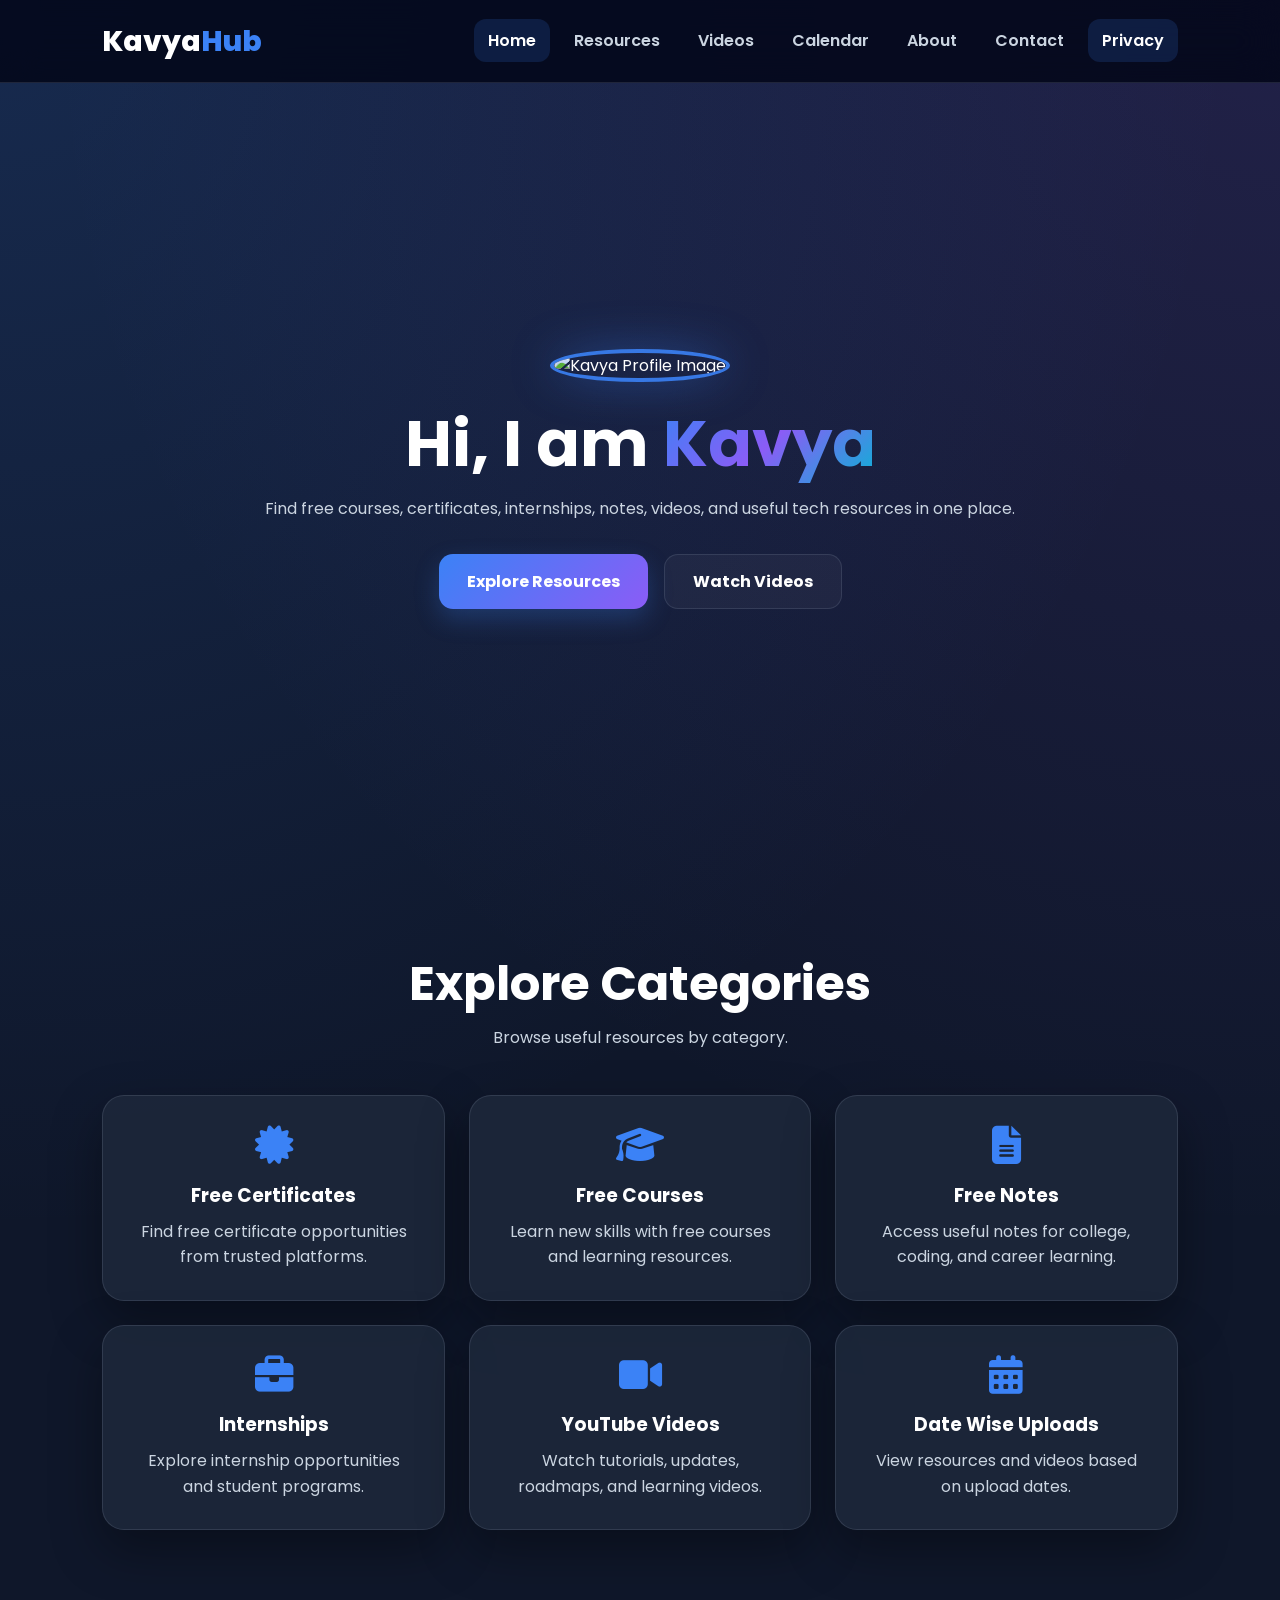
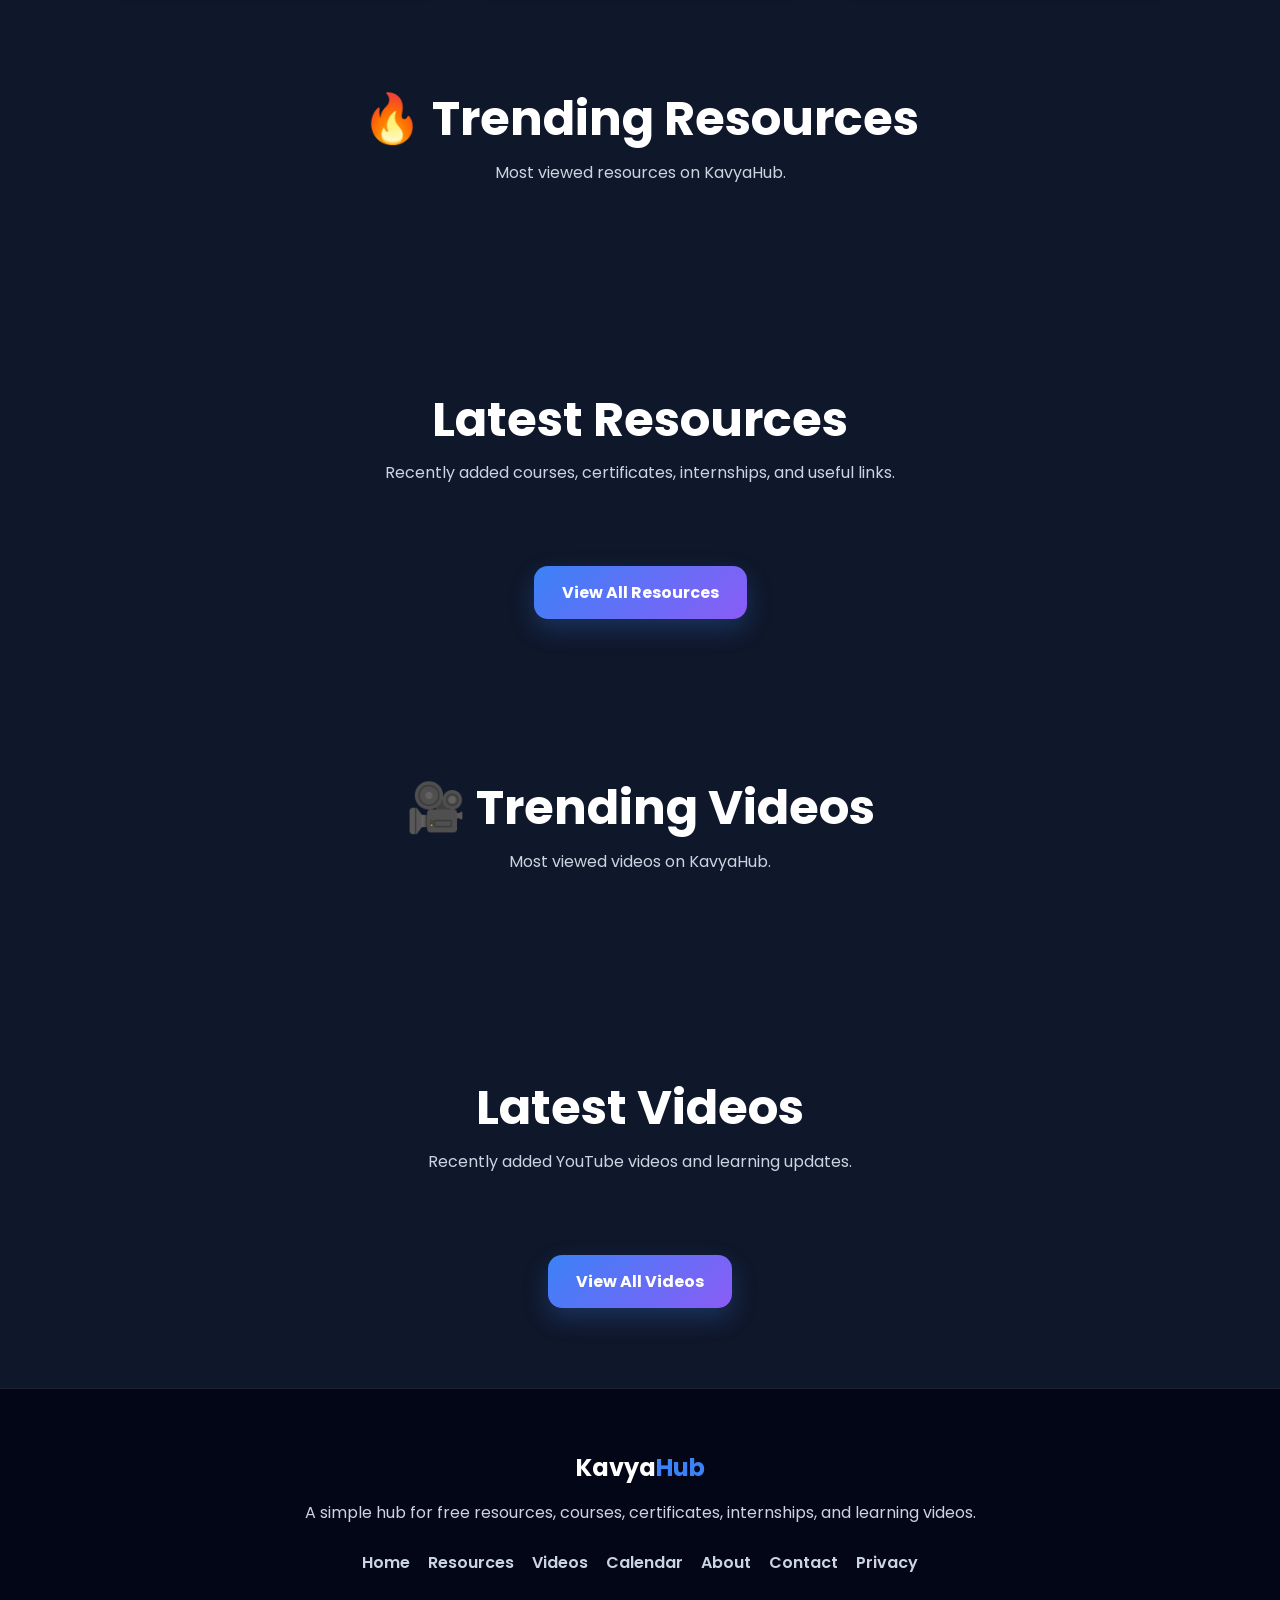
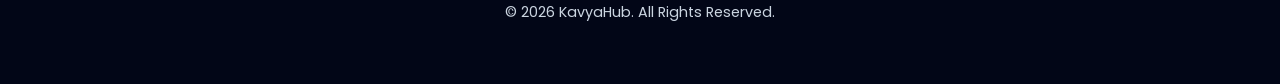
==== index.html @ 8ad6432d "Add trending sections to homepage" ====
<!DOCTYPE html>
<html lang="en">
<head>
  <meta charset="UTF-8" />
  <meta name="viewport" content="width=device-width, initial-scale=1.0" />

  <title>KavyaHub | Free Resources & Videos</title>

  <link rel="stylesheet" href="css/style.css" />
  <link rel="stylesheet" href="css/responsive.css" />

  <link rel="preconnect" href="https://fonts.googleapis.com" />
  <link rel="preconnect" href="https://fonts.gstatic.com" crossorigin />

  <link
    href="https://fonts.googleapis.com/css2?family=Poppins:wght@400;500;600;700;800&display=swap"
    rel="stylesheet"
  />

  <link
    rel="stylesheet"
    href="https://cdnjs.cloudflare.com/ajax/libs/font-awesome/6.5.1/css/all.min.css"
  />
</head>

<body>

  <header class="main-header">
    <nav class="navbar">

      <div class="logo">
        <a href="index.html">Kavya<span>Hub</span></a>
      </div>

     <ul class="nav-links" id="navLinks">
      <li><a href="index.html">Home</a></li>
      <li><a href="resources.html">Resources</a></li>
      <li><a href="videos.html">Videos</a></li>
      <li><a href="calendar.html">Calendar</a></li>
      <li><a href="about.html">About</a></li>
      <li><a href="contact.html">Contact</a></li>
      <li><a href="privacy.html" class="active">Privacy</a></li>
    </ul>

      <div class="menu-icon" id="menuIcon">
        <i class="fa-solid fa-bars"></i>
      </div>

    </nav>
  </header>

  <section class="hero-section">
    <div class="hero-content">

      <div class="profile-image-box">
        <img
          src="assets/images/profile.jpg"
          alt="Kavya Profile Image"
          class="profile-image"
          id="homeProfileImage"
        />
      </div>

      <h1>
        Hi, I am <span id="homeProfileName">Kavya</span>
      </h1>

      <p class="hero-bio" id="homeProfileBio">
        Find free courses, certificates, internships, notes, videos, and useful tech resources in one place.
      </p>

      <div class="hero-buttons">
        <a href="resources.html" class="btn primary-btn">
          Explore Resources
        </a>

        <a href="videos.html" class="btn secondary-btn">
          Watch Videos
        </a>
      </div>

    </div>
  </section>

  <section class="social-section" id="socialSection" style="display:none;">
    <div class="section-heading">
      <h2>Connect With Me</h2>
      <p>Follow my official social media accounts for updates.</p>
    </div>

    <div class="social-cards" id="socialCardsContainer">
      <!-- Social cards will be loaded by JavaScript -->
    </div>
  </section>

  <section class="accounts-section" id="otherAccountsSection" style="display:none;">
    <div class="section-heading">
      <h2>My Other Accounts</h2>
      <p>Explore my other active channels and pages.</p>
    </div>

    <div class="account-list" id="otherAccountsContainer">
      <!-- Other accounts will be loaded by JavaScript -->
    </div>
  </section>

  <section class="category-section">
    <div class="section-heading">
      <h2>Explore Categories</h2>
      <p>Browse useful resources by category.</p>
    </div>

    <div class="category-grid">

      <a href="resources.html" class="category-card">
        <i class="fa-solid fa-certificate"></i>
        <h3>Free Certificates</h3>
        <p>Find free certificate opportunities from trusted platforms.</p>
      </a>

      <a href="resources.html" class="category-card">
        <i class="fa-solid fa-graduation-cap"></i>
        <h3>Free Courses</h3>
        <p>Learn new skills with free courses and learning resources.</p>
      </a>

      <a href="resources.html" class="category-card">
        <i class="fa-solid fa-file-lines"></i>
        <h3>Free Notes</h3>
        <p>Access useful notes for college, coding, and career learning.</p>
      </a>

      <a href="resources.html" class="category-card">
        <i class="fa-solid fa-briefcase"></i>
        <h3>Internships</h3>
        <p>Explore internship opportunities and student programs.</p>
      </a>

      <a href="videos.html" class="category-card">
        <i class="fa-solid fa-video"></i>
        <h3>YouTube Videos</h3>
        <p>Watch tutorials, updates, roadmaps, and learning videos.</p>
      </a>

      <a href="calendar.html" class="category-card">
        <i class="fa-solid fa-calendar-days"></i>
        <h3>Date Wise Uploads</h3>
        <p>View resources and videos based on upload dates.</p>
      </a>

    </div>
  </section>

  <section class="latest-section">

  <div class="section-heading">
    <h2>🔥 Trending Resources</h2>
    <p>Most viewed resources on KavyaHub.</p>
  </div>

  <div class="latest-grid" id="trendingResources">
  </div>

</section>

  <section class="latest-section">
    <div class="section-heading">
      <h2>Latest Resources</h2>
      <p>Recently added courses, certificates, internships, and useful links.</p>
    </div>

    <div class="latest-grid" id="homeLatestResources">
      <!-- Latest resources will be loaded by JavaScript -->
    </div>

    <div class="center-btn">
      <a href="resources.html" class="btn primary-btn">
        View All Resources
      </a>
    </div>
  </section>

  <section class="latest-section">

  <div class="section-heading">
    <h2>🎥 Trending Videos</h2>
    <p>Most viewed videos on KavyaHub.</p>
  </div>

  <div class="latest-grid" id="trendingVideos">
  </div>

</section>

  <section class="latest-section">
    <div class="section-heading">
      <h2>Latest Videos</h2>
      <p>Recently added YouTube videos and learning updates.</p>
    </div>

    <div class="latest-grid" id="homeLatestVideos">
      <!-- Latest videos will be loaded by JavaScript -->
    </div>

    <div class="center-btn">
      <a href="videos.html" class="btn primary-btn">
        View All Videos
      </a>
    </div>
  </section>

  <div class="popup-overlay" id="popupOverlay">
    <div class="popup-box">

      <button class="popup-close" id="popupClose">
        <i class="fa-solid fa-xmark"></i>
      </button>

      <h2>Unlock This Link</h2>

      <p>
        Please subscribe on YouTube and follow on Instagram before opening the resource link.
      </p>

      <div class="popup-buttons">

        <a
          href="https://youtube.com/@kavyachaurasiya02?si=dYvcTb6afUdeQWhQ"
          class="popup-social-btn youtube-btn"
          target="_blank">

          <i class="fa-brands fa-youtube"></i>
          Subscribe
        </a>

        <a
          href="https://www.instagram.com/kavyachaurasiya02?igsh=dWg2NndobDJuejJx"
          class="popup-social-btn insta-btn"
          target="_blank">

          <i class="fa-brands fa-instagram"></i>
          Follow
        </a>

      </div>

      <button class="continue-btn" id="continueBtn">
        I Followed, Continue
      </button>

    </div>
  </div>

  <footer class="footer">
    <div class="footer-content">

      <h2>Kavya<span>Hub</span></h2>

      <p>
        A simple hub for free resources, courses, certificates, internships, and learning videos.
      </p>

      <div class="footer-links">
      <a href="index.html">Home</a>
      <a href="resources.html">Resources</a>
      <a href="videos.html">Videos</a>
      <a href="calendar.html">Calendar</a>
      <a href="about.html">About</a>
      <a href="contact.html">Contact</a>
      <a href="privacy.html">Privacy</a>
    </div>

      <p class="copyright">
        © 2026 KavyaHub. All Rights Reserved.
      </p>

    </div>
  </footer>

  <script src="https://cdn.jsdelivr.net/npm/@supabase/supabase-js@2"></script>
  <script src="supabase/config.js"></script>
  <script src="js/main.js"></script>
  <script src="js/home.js"></script>

</body>
</html>
---- css/style.css ----
* {
  margin: 0;
  padding: 0;
  box-sizing: border-box;
}

:root {
  --primary: #3b82f6;
  --secondary: #8b5cf6;
  --accent: #06b6d4;
  --dark: #020617;
  --bg: #0f172a;
  --card: rgba(30, 41, 59, 0.85);
  --card-solid: #1e293b;
  --border: rgba(148, 163, 184, 0.18);
  --text: #ffffff;
  --text-light: #cbd5e1;
  --muted: #94a3b8;
  --success: #22c55e;
  --danger: #ef4444;
  --shadow: 0 20px 50px rgba(0, 0, 0, 0.35);
}

html {
  scroll-behavior: smooth;
}

body {
  font-family: "Poppins", sans-serif;
  background:
    radial-gradient(circle at top left, rgba(59,130,246,0.18), transparent 35%),
    radial-gradient(circle at top right, rgba(139,92,246,0.15), transparent 35%),
    var(--bg);
  color: var(--text);
  line-height: 1.6;
  min-height: 100vh;
  overflow-x: hidden;
}

a {
  text-decoration: none;
  color: inherit;
}

img {
  max-width: 100%;
}

section {
  padding: 80px 8%;
}

.section-heading {
  text-align: center;
  margin-bottom: 45px;
}

.section-heading h1,
.section-heading h2 {
  font-size: clamp(2rem, 4vw, 3rem);
  margin-bottom: 12px;
  line-height: 1.2;
}

.section-heading p {
  color: var(--text-light);
  max-width: 760px;
  margin: auto;
}

/* BUTTONS */

.btn,
.small-btn,
.unlock-btn,
.continue-btn,
.video-watch-btn {
  border: none;
  cursor: pointer;
  font-family: inherit;
  font-weight: 700;
  transition: 0.25s ease;
}

.btn {
  padding: 14px 28px;
  border-radius: 14px;
  display: inline-flex;
  align-items: center;
  justify-content: center;
}

.primary-btn,
.small-btn,
.unlock-btn,
.video-watch-btn {
  background: linear-gradient(135deg, var(--primary), var(--secondary));
  color: white;
  box-shadow: 0 10px 25px rgba(59, 130, 246, 0.25);
}

.secondary-btn {
  border: 1px solid var(--border);
  color: white;
  background: rgba(255,255,255,0.04);
}

.primary-btn:hover,
.secondary-btn:hover,
.small-btn:hover,
.unlock-btn:hover,
.video-watch-btn:hover,
.continue-btn:hover {
  transform: translateY(-3px);
}

.small-btn {
  padding: 11px 18px;
  border-radius: 10px;
  font-size: 0.9rem;
}

.unlock-btn {
  width: 100%;
  margin-top: 20px;
  padding: 13px;
  border-radius: 12px;
}

/* NAVBAR */

.main-header {
  position: sticky;
  top: 0;
  z-index: 999;
  background: rgba(2, 6, 23, 0.82);
  backdrop-filter: blur(18px);
  border-bottom: 1px solid var(--border);
}

.navbar {
  display: flex;
  justify-content: space-between;
  align-items: center;
  padding: 18px 8%;
}

.logo a {
  font-size: 1.8rem;
  font-weight: 800;
}

.logo span {
  color: var(--primary);
}

.nav-links {
  display: flex;
  align-items: center;
  list-style: none;
  gap: 10px;
}

.nav-links a {
  color: var(--text-light);
  font-weight: 600;
  padding: 10px 14px;
  border-radius: 12px;
  transition: 0.25s;
}

.nav-links a.active,
.nav-links a:hover {
  color: white;
  background: rgba(59,130,246,0.16);
}

.menu-icon {
  display: none;
  font-size: 1.5rem;
  cursor: pointer;
}

/* HERO */

.hero-section {
  min-height: 88vh;
  display: flex;
  align-items: center;
  justify-content: center;
}

.resources-hero {
  padding-bottom: 35px;
}

.hero-content {
  text-align: center;
  max-width: 920px;
}

.profile-image {
  width: 170px;
  height: 170px;
  border-radius: 50%;
  border: 4px solid rgba(59,130,246,0.9);
  object-fit: cover;
  box-shadow: 0 0 45px rgba(59,130,246,0.35);
  margin-bottom: 25px;
}

.hero-content h1 {
  font-size: clamp(2.2rem, 5vw, 4rem);
  margin-bottom: 15px;
  line-height: 1.15;
}

.hero-content span {
  background: linear-gradient(135deg, var(--primary), var(--secondary), var(--accent));
  -webkit-background-clip: text;
  color: transparent;
}

.hero-bio {
  color: var(--text-light);
  max-width: 760px;
  margin: auto;
}

.hero-buttons {
  margin-top: 32px;
  display: flex;
  justify-content: center;
  gap: 16px;
  flex-wrap: wrap;
}

/* SEARCH */

.search-section {
  padding-top: 15px;
  padding-bottom: 30px;
}

.search-box {
  width: 100%;
  max-width: 780px;
  margin: auto;
  background: rgba(30,41,59,0.88);
  border: 1px solid var(--border);
  border-radius: 18px;
  padding: 16px 20px;
  display: flex;
  align-items: center;
  gap: 14px;
  box-shadow: var(--shadow);
}

.search-box input {
  width: 100%;
  background: transparent;
  border: none;
  outline: none;
  color: white;
  font-size: 1rem;
  font-family: inherit;
}

.search-box input::placeholder {
  color: var(--muted);
}

.search-box i {
  color: var(--primary);
  font-size: 1.1rem;
}

/* FILTERS */

.filter-section {
  padding-top: 10px;
  padding-bottom: 35px;
}

.filter-container {
  display: flex;
  justify-content: center;
  gap: 12px;
  flex-wrap: wrap;
}

.filter-btn,
.video-filter-btn {
  padding: 11px 18px;
  border-radius: 999px;
  background: rgba(30,41,59,0.8);
  border: 1px solid var(--border);
  color: var(--text-light);
  cursor: pointer;
  font-family: inherit;
  font-weight: 600;
  transition: 0.25s;
}

.filter-btn.active,
.filter-btn:hover,
.video-filter-btn.active,
.video-filter-btn:hover {
  background: linear-gradient(135deg, var(--primary), var(--secondary));
  color: white;
}

/* CARDS COMMON */

.social-cards,
.category-grid,
.latest-grid,
.resources-grid,
.video-grid {
  display: grid;
  grid-template-columns: repeat(auto-fit, minmax(260px, 1fr));
  gap: 24px;
}

.social-card,
.category-card,
.resource-card,
.account-card,
.featured-card,
.video-card {
  background: var(--card);
  border: 1px solid var(--border);
  border-radius: 22px;
  box-shadow: var(--shadow);
  transition: 0.25s ease;
}

.social-card:hover,
.category-card:hover,
.resource-card:hover,
.account-card:hover,
.video-card:hover,
.featured-card:hover {
  transform: translateY(-6px);
  border-color: rgba(59,130,246,0.45);
}

.social-card,
.category-card {
  padding: 30px;
  text-align: center;
}

.social-card i,
.category-card i {
  font-size: 2.4rem;
  margin-bottom: 16px;
  color: var(--primary);
}

.social-card h3,
.category-card h3,
.resource-card h3 {
  margin-bottom: 8px;
}

.social-card p,
.category-card p,
.resource-card p {
  color: var(--text-light);
}

/* ACCOUNT */

.account-list {
  display: flex;
  flex-direction: column;
  gap: 18px;
}

.account-card {
  padding: 22px;
  display: flex;
  align-items: center;
  justify-content: space-between;
  gap: 18px;
}

.account-card i {
  font-size: 2rem;
  color: var(--primary);
}

/* RESOURCE */

.resource-card {
  padding: 24px;
  overflow: hidden;
}

.resource-card small {
  display: inline-block;
  color: var(--muted);
  margin-top: 12px;
}

.tag {
  display: inline-flex;
  background: rgba(59,130,246,0.18);
  color: #bfdbfe;
  border: 1px solid rgba(59,130,246,0.25);
  padding: 6px 12px;
  border-radius: 999px;
  font-size: 0.8rem;
  font-weight: 700;
  text-transform: capitalize;
}

/* FEATURED */

.featured-resource {
  padding-top: 25px;
  padding-bottom: 45px;
}

.featured-card {
  max-width: 980px;
  margin: auto;
  padding: 34px;
  text-align: center;
  background:
    linear-gradient(135deg, rgba(59,130,246,0.16), rgba(139,92,246,0.12)),
    var(--card);
}

.featured-badge {
  display: inline-flex;
  margin-bottom: 16px;
  padding: 8px 14px;
  border-radius: 999px;
  background: rgba(250,204,21,0.12);
  color: #fde68a;
  border: 1px solid rgba(250,204,21,0.25);
  font-weight: 700;
}

.featured-actions {
  display: flex;
  justify-content: center;
  gap: 14px;
  margin-top: 20px;
  flex-wrap: wrap;
}

.featured-actions .unlock-btn,
.featured-actions .video-watch-btn {
  width: auto;
  margin-top: 0;
  padding: 13px 22px;
}

/* COUNT */

.resource-count-section {
  padding-top: 10px;
  padding-bottom: 20px;
  text-align: center;
}

.resource-count-section h3 {
  color: var(--text-light);
}

.resource-count-section span {
  color: white;
}

/* VIDEO */

.video-grid {
  grid-template-columns: repeat(auto-fit, minmax(320px, 1fr));
}

.video-card {
  overflow: hidden;
}

.video-card iframe {
  width: 100%;
  height: 250px;
  border: none;
}

.video-card h3 {
  padding: 20px;
}

.video-thumbnail {
  width: 100%;
  height: 220px;
  object-fit: contain;
  background: #020617;
  border-radius: 16px;
  margin-bottom: 16px;
  border: 1px solid var(--border);
}

.center-btn {
  text-align: center;
  margin-top: 35px;
}

/* EMPTY STATE */

.empty-state {
  text-align: center;
  padding: 55px 20px;
  color: var(--text-light);
}

.empty-state i {
  font-size: 3rem;
  color: var(--primary);
  margin-bottom: 15px;
}

/* POPUP */

.popup-overlay {
  position: fixed;
  inset: 0;
  background: rgba(2,6,23,0.82);
  backdrop-filter: blur(8px);
  display: none;
  justify-content: center;
  align-items: center;
  z-index: 9999;
  padding: 20px;
}

.popup-box {
  background: #1e293b;
  width: 100%;
  max-width: 520px;
  padding: 34px;
  border-radius: 24px;
  text-align: center;
  position: relative;
  border: 1px solid var(--border);
  box-shadow: var(--shadow);
}

.popup-box h2 {
  margin-bottom: 12px;
}

.popup-box p {
  color: var(--text-light);
}

.popup-close {
  position: absolute;
  top: 14px;
  right: 14px;
  background: rgba(255,255,255,0.06);
  color: white;
  border: none;
  cursor: pointer;
  font-size: 1.1rem;
  width: 36px;
  height: 36px;
  border-radius: 50%;
}

.popup-buttons {
  display: flex;
  gap: 14px;
  margin-top: 24px;
  justify-content: center;
  flex-wrap: wrap;
}

.popup-social-btn {
  padding: 13px 20px;
  border-radius: 13px;
  color: white;
  font-weight: 700;
  min-width: 145px;
  transition: 0.25s;
}

.popup-social-btn:hover {
  transform: translateY(-3px);
}

.youtube-btn {
  background: #ff0000;
}

.insta-btn {
  background: linear-gradient(135deg, #f58529, #dd2a7b, #8134af);
}

.continue-btn {
  width: 100%;
  margin-top: 20px;
  padding: 14px;
  border-radius: 13px;
  background: var(--success);
  color: white;
}

/* FOOTER */

.footer {
  background: rgba(2,6,23,0.95);
  border-top: 1px solid var(--border);
  padding: 60px 8%;
  text-align: center;
}

.footer-content h2 {
  margin-bottom: 12px;
}

.footer-content span {
  color: var(--primary);
}

.footer-content p {
  color: var(--text-light);
}

.footer-links {
  margin: 25px 0;
  display: flex;
  justify-content: center;
  gap: 18px;
  flex-wrap: wrap;
}

.footer-links a {
  color: var(--text-light);
  font-weight: 600;
}

.footer-links a:hover {
  color: var(--primary);
}

.copyright {
  margin-top: 20px;
  font-size: 0.9rem;
}

.filter-toggle-btn {
  background: linear-gradient(135deg, var(--primary), var(--secondary));
  color: white;
  border: none;
  padding: 10px 14px;
  border-radius: 12px;
  cursor: pointer;
  font-weight: 700;
  display: flex;
  align-items: center;
  gap: 8px;
}

.filter-panel-section {
  padding-top: 0;
  padding-bottom: 30px;
}

.filter-panel {
  max-width: 780px;
  margin: auto;
  background: rgba(30, 41, 59, 0.92);
  border: 1px solid var(--border);
  border-radius: 18px;
  padding: 18px;
  box-shadow: var(--shadow);
}

.filter-panel-header {
  display: flex;
  align-items: center;
  justify-content: space-between;
  margin-bottom: 15px;
}

.filter-panel-header button {
  background: rgba(239, 68, 68, 0.18);
  color: #fecaca;
  border: 1px solid rgba(239, 68, 68, 0.3);
  padding: 8px 12px;
  border-radius: 10px;
  cursor: pointer;
}

.filter-options {
  display: grid;
  grid-template-columns: repeat(auto-fit, minmax(150px, 1fr));
  gap: 12px;
}

.filter-options label {
  background: rgba(15, 23, 42, 0.8);
  border: 1px solid var(--border);
  padding: 12px;
  border-radius: 12px;
  cursor: pointer;
  color: var(--text-light);
  display: flex;
  gap: 10px;
  align-items: center;
}

.active-filters {
  margin-top: 15px;
  display: flex;
  gap: 8px;
  flex-wrap: wrap;
}

.active-filter-chip {
  background: rgba(59, 130, 246, 0.18);
  color: #bfdbfe;
  border: 1px solid rgba(59, 130, 246, 0.25);
  padding: 6px 10px;
  border-radius: 999px;
  font-size: 0.8rem;
}

.tag-row {
  display: flex;
  flex-wrap: wrap;
  gap: 8px;
  margin-bottom: 12px;
}
---- css/responsive.css ----
@media (max-width: 1100px) {
  section {
    padding: 70px 6%;
  }

  .navbar {
    padding: 18px 6%;
  }

  .resources-grid,
  .latest-grid,
  .category-grid,
  .social-cards {
    grid-template-columns: repeat(auto-fit, minmax(240px, 1fr));
  }
}

@media (max-width: 768px) {
  section {
    padding: 55px 5%;
  }

  .navbar {
    padding: 16px 5%;
  }

  .menu-icon {
    display: block;
    color: white;
  }

  .nav-links {
    position: fixed;
    top: 70px;
    right: -100%;
    width: 82%;
    max-width: 320px;
    height: calc(100vh - 70px);
    background: rgba(2, 6, 23, 0.98);
    border-left: 1px solid rgba(148, 163, 184, 0.18);
    flex-direction: column;
    align-items: stretch;
    justify-content: flex-start;
    padding: 25px;
    transition: 0.35s ease;
    gap: 12px;
    z-index: 999;
  }

  .nav-links.active {
    right: 0;
  }

  .nav-links li {
    width: 100%;
  }

  .nav-links a {
    display: block;
    width: 100%;
    padding: 14px 16px;
  }

  .hero-section {
    min-height: auto;
    padding-top: 70px;
    padding-bottom: 70px;
  }

  .hero-content h1 {
    font-size: 2.2rem;
  }

  .hero-bio {
    font-size: 0.95rem;
  }

  .hero-buttons,
  .featured-actions {
    flex-direction: column;
    align-items: center;
  }

  .btn,
  .featured-actions .unlock-btn,
  .featured-actions .video-watch-btn {
    width: 100%;
    max-width: 320px;
  }

  .section-heading {
    margin-bottom: 32px;
  }

  .section-heading h1,
  .section-heading h2 {
    font-size: 2rem;
  }

  .search-box {
    max-width: 100%;
    padding: 14px 16px;
  }

  .filter-container {
    justify-content: flex-start;
    overflow-x: auto;
    flex-wrap: nowrap;
    padding-bottom: 8px;
  }

  .filter-btn,
  .video-filter-btn {
    flex: 0 0 auto;
    white-space: nowrap;
  }

  .resources-grid,
  .latest-grid,
  .category-grid,
  .social-cards,
  .video-grid {
    grid-template-columns: 1fr;
  }

  .resource-card,
  .category-card,
  .social-card,
  .featured-card {
    border-radius: 18px;
  }

  .account-card {
    flex-direction: column;
    text-align: center;
  }

  .video-thumbnail {
    height: 200px;
  }

  .popup-buttons {
    flex-direction: column;
  }

  .popup-social-btn {
    width: 100%;
  }

  .footer-links {
    gap: 12px;
  }
}

@media (max-width: 480px) {
  section {
    padding: 45px 4%;
  }

  .logo a {
    font-size: 1.45rem;
  }

  .hero-content h1 {
    font-size: 1.85rem;
  }

  .section-heading h1,
  .section-heading h2 {
    font-size: 1.65rem;
  }

  .profile-image {
    width: 125px;
    height: 125px;
  }

  .resource-card,
  .category-card,
  .social-card,
  .featured-card,
  .popup-box {
    padding: 20px;
  }

  .video-thumbnail {
    height: 180px;
  }

  .small-btn,
  .unlock-btn {
    width: 100%;
    text-align: center;
  }

  .resource-card div[style*="display:flex"] {
    flex-direction: column;
  }
}

@media (max-width: 360px) {
  .hero-content h1 {
    font-size: 1.6rem;
  }

  .hero-bio,
  .section-heading p,
  .resource-card p {
    font-size: 0.9rem;
  }

  .video-thumbnail {
    height: 160px;
  }
}

@media (max-width: 600px) {
  .popup-overlay {
    align-items: flex-end;
    padding: 0;
  }

  .popup-box {
    width: 100%;
    max-width: 100%;
    border-radius: 24px 24px 0 0;
    padding: 24px 18px;
  }

  .popup-buttons {
    flex-direction: column;
    gap: 12px;
  }

  .popup-social-btn,
  .continue-btn {
    width: 100%;
    text-align: center;
    font-size: 0.95rem;
  }
}

@media (max-width: 600px) {
  .popup-overlay {
    align-items: flex-end;
    justify-content: center;
    padding: 0;
    overflow-x: hidden;
  }

  .popup-box {
    width: 100%;
    max-width: 100%;
    max-height: 80vh;
    overflow-y: auto;
    border-radius: 24px 24px 0 0;
    padding: 26px 18px 22px;
    margin: 0;
  }

  .popup-box h2 {
    font-size: 1.25rem;
    line-height: 1.3;
    padding: 0 28px;
  }

  .popup-box p {
    font-size: 0.92rem;
    line-height: 1.6;
    max-width: 100%;
    word-break: normal;
  }

  .popup-buttons {
    width: 100%;
    flex-direction: column;
    gap: 12px;
  }

  .popup-social-btn,
  .continue-btn {
    width: 100%;
    min-width: 0;
    display: block;
    text-align: center;
    padding: 14px 16px;
  }

  .popup-close {
    top: 12px;
    right: 12px;
  }
}

/* FINAL MOBILE POPUP FIX */
@media (max-width: 600px) {
  html,
  body {
    width: 100%;
    max-width: 100%;
    overflow-x: hidden !important;
  }

  .popup-overlay {
    position: fixed !important;
    inset: 0 !important;
    width: 100vw !important;
    height: 100dvh !important;
    padding: 0 10px 10px !important;
    display: none;
    align-items: flex-end !important;
    justify-content: center !important;
    overflow: hidden !important;
  }

  .popup-box {
    width: calc(100vw - 20px) !important;
    max-width: calc(100vw - 20px) !important;
    margin: 0 auto !important;
    padding: 22px 16px 18px !important;
    border-radius: 22px !important;
    transform: none !important;
  }

  .popup-box h2 {
    font-size: 1.15rem !important;
    line-height: 1.35 !important;
    padding: 0 32px !important;
  }

  .popup-box p {
    font-size: 0.88rem !important;
    line-height: 1.55 !important;
    white-space: normal !important;
    overflow-wrap: break-word !important;
  }

  .popup-buttons {
    width: 100% !important;
    display: flex !important;
    flex-direction: column !important;
    gap: 10px !important;
  }

  .popup-social-btn,
  .continue-btn {
    width: 100% !important;
    max-width: 100% !important;
    min-width: 0 !important;
    display: block !important;
    text-align: center !important;
    padding: 13px 14px !important;
    font-size: 0.9rem !important;
  }

  .popup-close {
    top: 10px !important;
    right: 10px !important;
  }
}
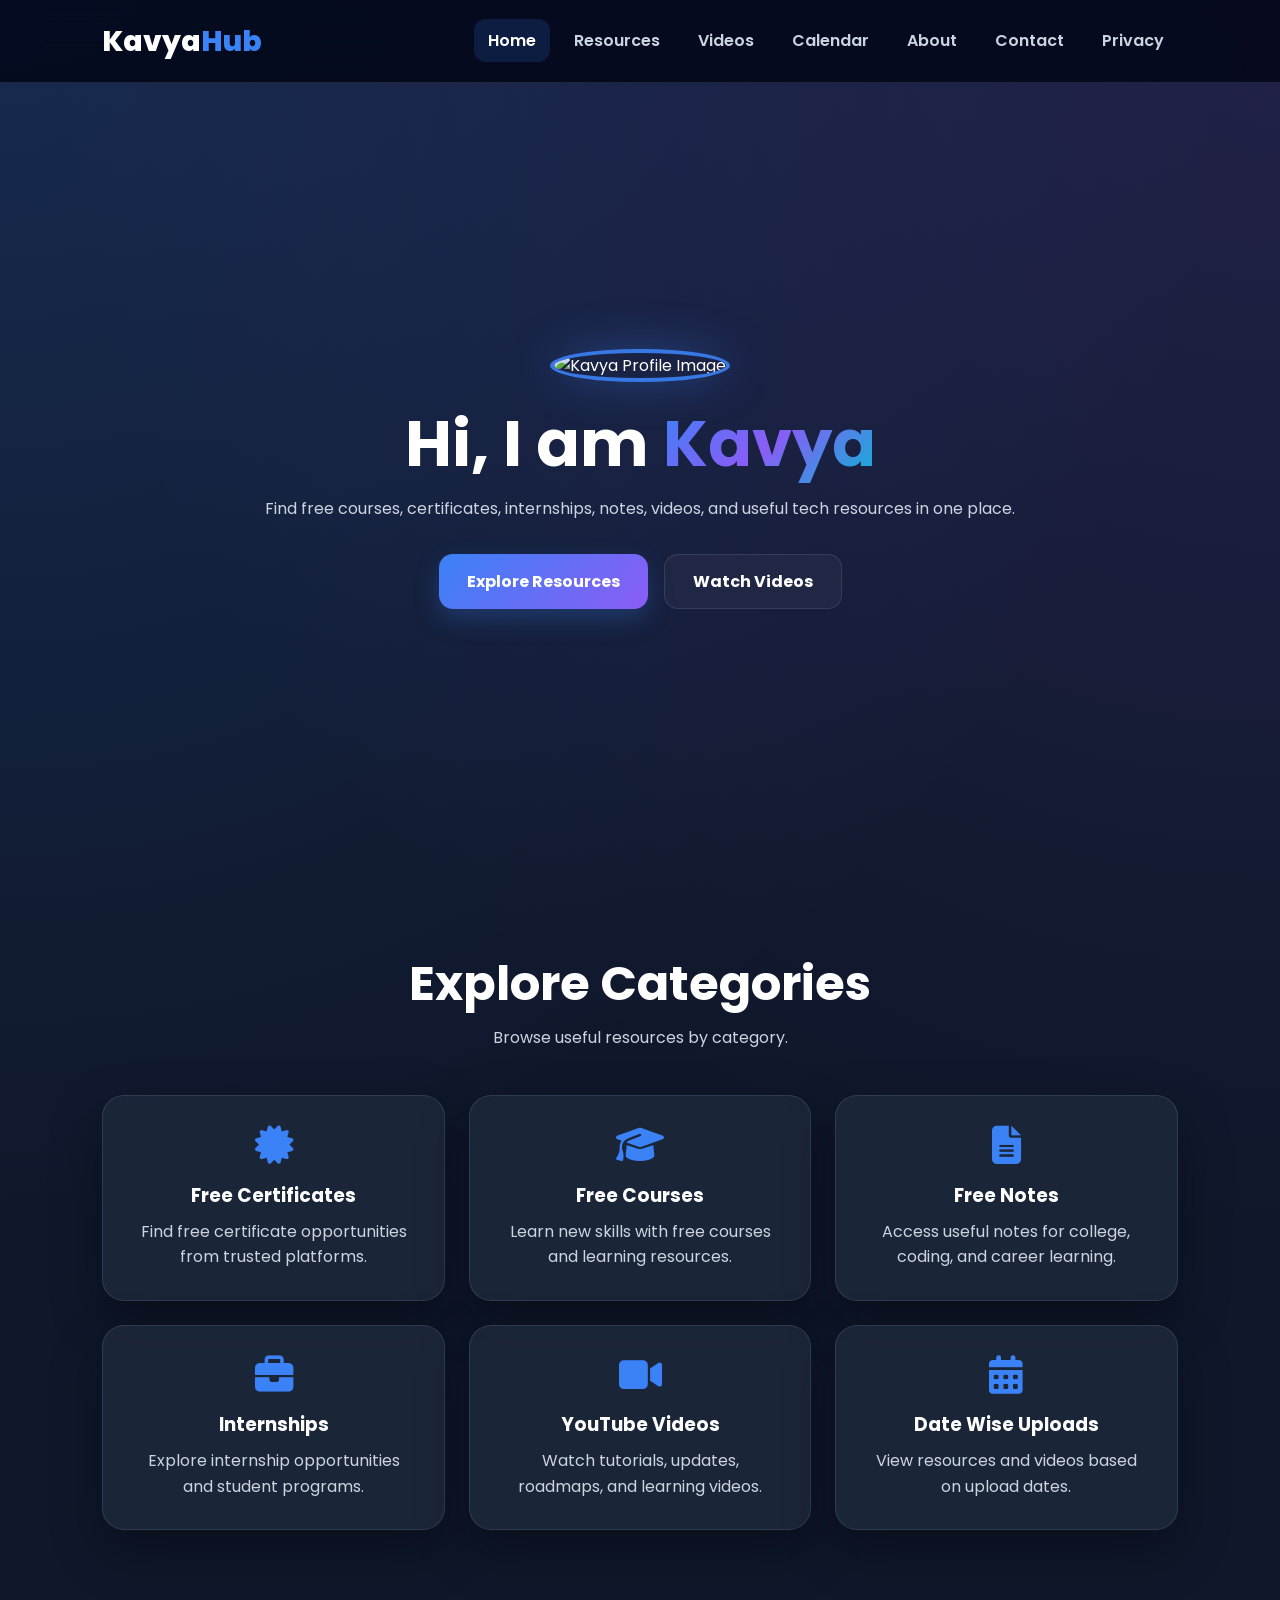
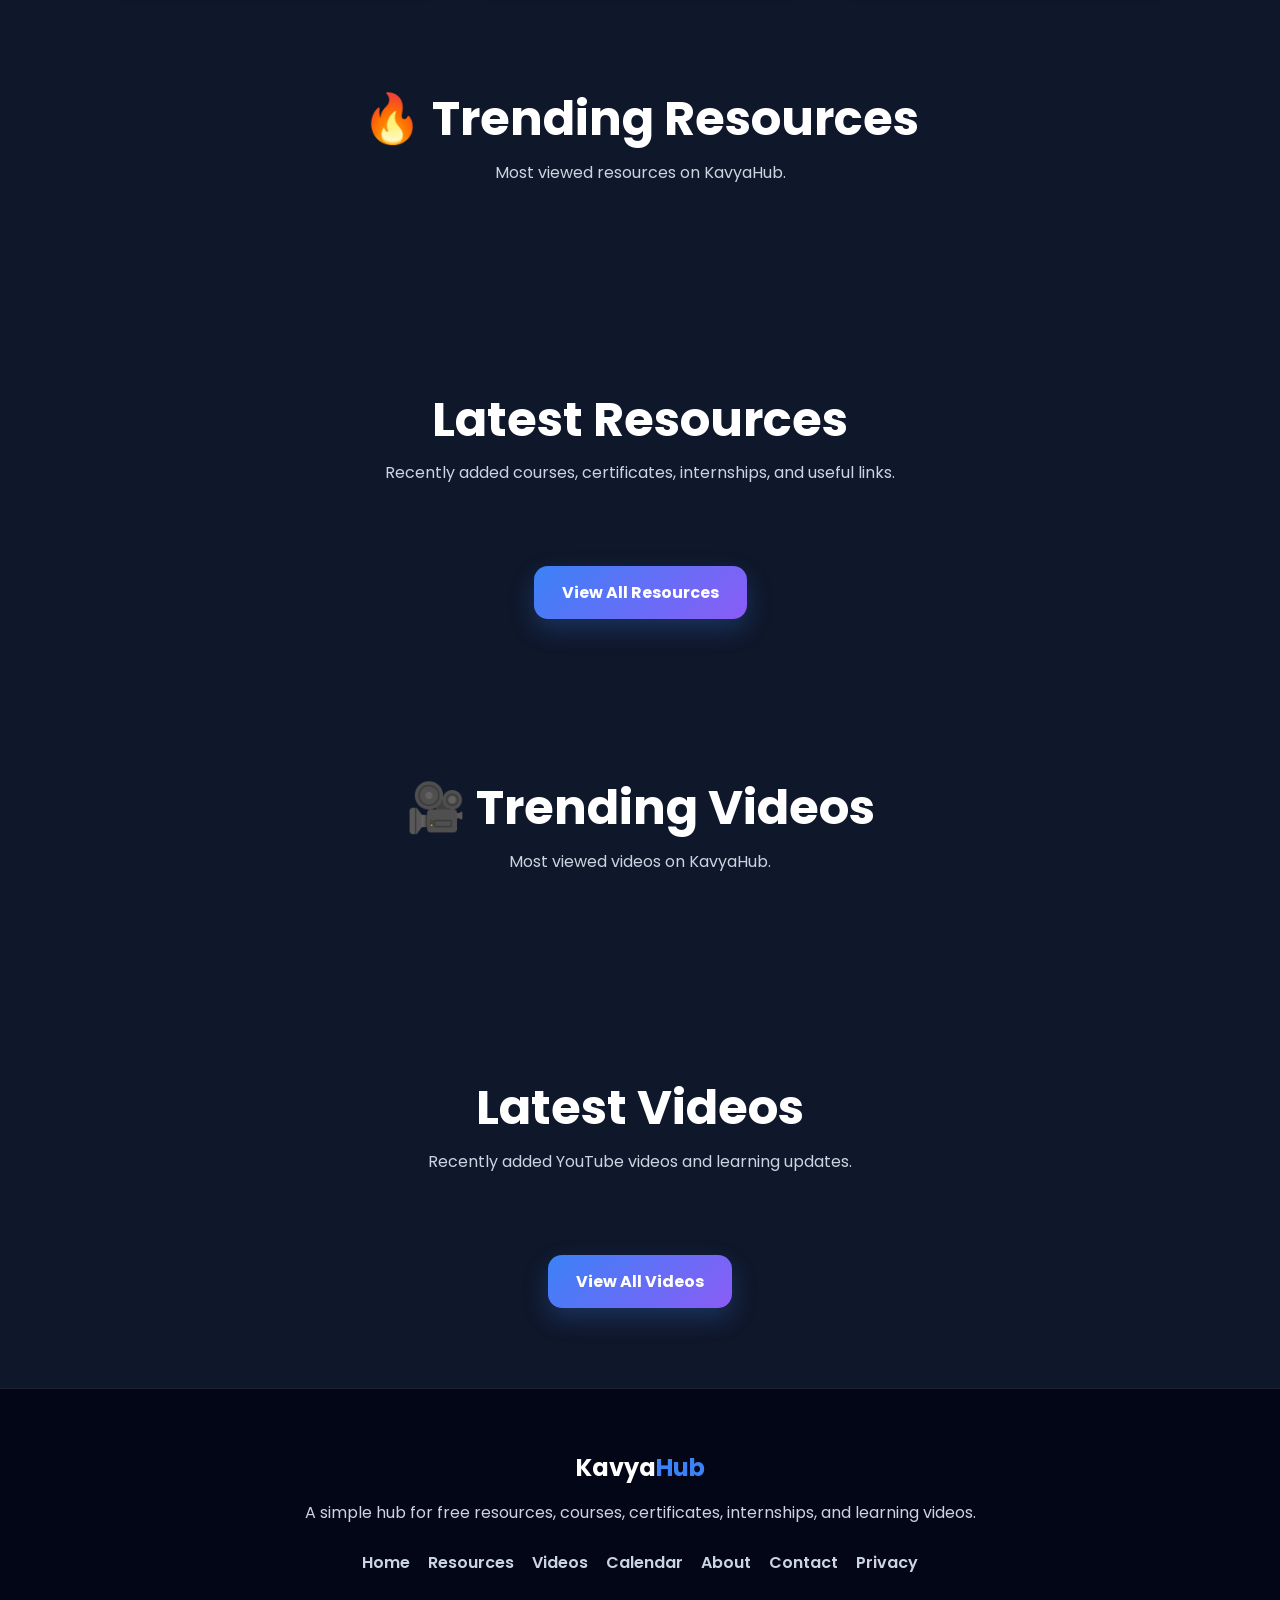
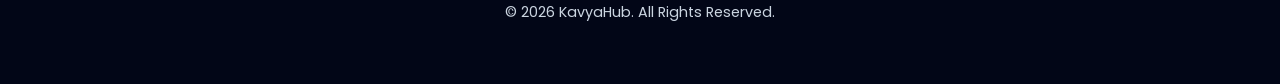
==== commit 64d7cef8: "Feat/Refactor: Complete website overhaul - performance optimized, database secured, and fluid mobile" ====
--- a/index.html
+++ b/index.html
@@ -5,22 +5,16 @@
   <meta name="viewport" content="width=device-width, initial-scale=1.0" />
 
   <title>KavyaHub | Free Resources & Videos</title>
+  <meta name="description" content="Find free courses, certificates, internships, notes, videos, and useful tech resources in one place on KavyaHub." />
 
   <link rel="stylesheet" href="css/style.css" />
   <link rel="stylesheet" href="css/responsive.css" />
 
   <link rel="preconnect" href="https://fonts.googleapis.com" />
   <link rel="preconnect" href="https://fonts.gstatic.com" crossorigin />
-
-  <link
-    href="https://fonts.googleapis.com/css2?family=Poppins:wght@400;500;600;700;800&display=swap"
-    rel="stylesheet"
-  />
-
-  <link
-    rel="stylesheet"
-    href="https://cdnjs.cloudflare.com/ajax/libs/font-awesome/6.5.1/css/all.min.css"
-  />
+  <link href="https://fonts.googleapis.com/css2?family=Poppins:wght@400;500;600;700;800&display=swap" rel="stylesheet" />
+
+  <link rel="stylesheet" href="https://cdnjs.cloudflare.com/ajax/libs/font-awesome/6.5.1/css/all.min.css" />
 </head>
 
 <body>
@@ -32,15 +26,15 @@
         <a href="index.html">Kavya<span>Hub</span></a>
       </div>
 
-     <ul class="nav-links" id="navLinks">
-      <li><a href="index.html">Home</a></li>
-      <li><a href="resources.html">Resources</a></li>
-      <li><a href="videos.html">Videos</a></li>
-      <li><a href="calendar.html">Calendar</a></li>
-      <li><a href="about.html">About</a></li>
-      <li><a href="contact.html">Contact</a></li>
-      <li><a href="privacy.html" class="active">Privacy</a></li>
-    </ul>
+      <ul class="nav-links" id="navLinks">
+        <li><a href="index.html">Home</a></li>
+        <li><a href="resources.html">Resources</a></li>
+        <li><a href="videos.html">Videos</a></li>
+        <li><a href="calendar.html">Calendar</a></li>
+        <li><a href="about.html">About</a></li>
+        <li><a href="contact.html">Contact</a></li>
+        <li><a href="privacy.html">Privacy</a></li>
+      </ul>
 
       <div class="menu-icon" id="menuIcon">
         <i class="fa-solid fa-bars"></i>
@@ -61,22 +55,15 @@
         />
       </div>
 
-      <h1>
-        Hi, I am <span id="homeProfileName">Kavya</span>
-      </h1>
+      <h1>Hi, I am <span id="homeProfileName">Kavya</span></h1>
 
       <p class="hero-bio" id="homeProfileBio">
         Find free courses, certificates, internships, notes, videos, and useful tech resources in one place.
       </p>
 
       <div class="hero-buttons">
-        <a href="resources.html" class="btn primary-btn">
-          Explore Resources
-        </a>
-
-        <a href="videos.html" class="btn secondary-btn">
-          Watch Videos
-        </a>
+        <a href="resources.html" class="btn primary-btn">Explore Resources</a>
+        <a href="videos.html" class="btn secondary-btn">Watch Videos</a>
       </div>
 
     </div>
@@ -89,8 +76,7 @@
     </div>
 
     <div class="social-cards" id="socialCardsContainer">
-      <!-- Social cards will be loaded by JavaScript -->
-    </div>
+      </div>
   </section>
 
   <section class="accounts-section" id="otherAccountsSection" style="display:none;">
@@ -100,8 +86,7 @@
     </div>
 
     <div class="account-list" id="otherAccountsContainer">
-      <!-- Other accounts will be loaded by JavaScript -->
-    </div>
+      </div>
   </section>
 
   <section class="category-section">
@@ -111,7 +96,6 @@
     </div>
 
     <div class="category-grid">
-
       <a href="resources.html" class="category-card">
         <i class="fa-solid fa-certificate"></i>
         <h3>Free Certificates</h3>
@@ -147,21 +131,16 @@
         <h3>Date Wise Uploads</h3>
         <p>View resources and videos based on upload dates.</p>
       </a>
-
-    </div>
-  </section>
-
-  <section class="latest-section">
-
-  <div class="section-heading">
-    <h2>🔥 Trending Resources</h2>
-    <p>Most viewed resources on KavyaHub.</p>
-  </div>
-
-  <div class="latest-grid" id="trendingResources">
-  </div>
-
-</section>
+    </div>
+  </section>
+
+  <section class="latest-section">
+    <div class="section-heading">
+      <h2>🔥 Trending Resources</h2>
+      <p>Most viewed resources on KavyaHub.</p>
+    </div>
+    <div class="latest-grid" id="trendingResources"></div>
+  </section>
 
   <section class="latest-section">
     <div class="section-heading">
@@ -170,27 +149,20 @@
     </div>
 
     <div class="latest-grid" id="homeLatestResources">
-      <!-- Latest resources will be loaded by JavaScript -->
-    </div>
+      </div>
 
     <div class="center-btn">
-      <a href="resources.html" class="btn primary-btn">
-        View All Resources
-      </a>
-    </div>
-  </section>
-
-  <section class="latest-section">
-
-  <div class="section-heading">
-    <h2>🎥 Trending Videos</h2>
-    <p>Most viewed videos on KavyaHub.</p>
-  </div>
-
-  <div class="latest-grid" id="trendingVideos">
-  </div>
-
-</section>
+      <a href="resources.html" class="btn primary-btn">View All Resources</a>
+    </div>
+  </section>
+
+  <section class="latest-section">
+    <div class="section-heading">
+      <h2>🎥 Trending Videos</h2>
+      <p>Most viewed videos on KavyaHub.</p>
+    </div>
+    <div class="latest-grid" id="trendingVideos"></div>
+  </section>
 
   <section class="latest-section">
     <div class="section-heading">
@@ -199,83 +171,56 @@
     </div>
 
     <div class="latest-grid" id="homeLatestVideos">
-      <!-- Latest videos will be loaded by JavaScript -->
-    </div>
+      </div>
 
     <div class="center-btn">
-      <a href="videos.html" class="btn primary-btn">
-        View All Videos
-      </a>
+      <a href="videos.html" class="btn primary-btn">View All Videos</a>
     </div>
   </section>
 
   <div class="popup-overlay" id="popupOverlay">
     <div class="popup-box">
 
-      <button class="popup-close" id="popupClose">
+      <button class="popup-close" id="popupClose" aria-label="Close Popup">
         <i class="fa-solid fa-xmark"></i>
       </button>
 
       <h2>Unlock This Link</h2>
-
-      <p>
-        Please subscribe on YouTube and follow on Instagram before opening the resource link.
-      </p>
+      <p>Please subscribe on YouTube and follow on Instagram before opening the resource link.</p>
 
       <div class="popup-buttons">
-
-        <a
-          href="https://youtube.com/@kavyachaurasiya02?si=dYvcTb6afUdeQWhQ"
-          class="popup-social-btn youtube-btn"
-          target="_blank">
-
-          <i class="fa-brands fa-youtube"></i>
-          Subscribe
+        <a href="https://youtube.com/@kavyachaurasiya02?si=dYvcTb6afUdeQWhQ" class="popup-social-btn youtube-btn" target="_blank" rel="noopener noreferrer">
+          <i class="fa-brands fa-youtube"></i> Subscribe
         </a>
 
-        <a
-          href="https://www.instagram.com/kavyachaurasiya02?igsh=dWg2NndobDJuejJx"
-          class="popup-social-btn insta-btn"
-          target="_blank">
-
-          <i class="fa-brands fa-instagram"></i>
-          Follow
+        <a href="https://www.instagram.com/kavyachaurasiya02?igsh=dWg2NndobDJuejJx" class="popup-social-btn insta-btn" target="_blank" rel="noopener noreferrer">
+          <i class="fa-brands fa-instagram"></i> Follow
         </a>
-
-      </div>
-
-      <button class="continue-btn" id="continueBtn">
-        I Followed, Continue
-      </button>
+      </div>
+
+      <button class="continue-btn" id="continueBtn">I Followed, Continue</button>
 
     </div>
   </div>
 
   <footer class="footer">
     <div class="footer-content">
-
       <h2>Kavya<span>Hub</span></h2>
-
-      <p>
-        A simple hub for free resources, courses, certificates, internships, and learning videos.
-      </p>
+      <p>A simple hub for free resources, courses, certificates, internships, and learning videos.</p>
 
       <div class="footer-links">
-      <a href="index.html">Home</a>
-      <a href="resources.html">Resources</a>
-      <a href="videos.html">Videos</a>
-      <a href="calendar.html">Calendar</a>
-      <a href="about.html">About</a>
-      <a href="contact.html">Contact</a>
-      <a href="privacy.html">Privacy</a>
-    </div>
-
-      <p class="copyright">
-        © 2026 KavyaHub. All Rights Reserved.
-      </p>
-
-    </div>
-  </footer>
+        <a href="index.html">Home</a>
+        <a href="resources.html">Resources</a>
+        <a href="videos.html">Videos</a>
+        <a href="calendar.html">Calendar</a>
+        <a href="about.html">About</a>
+        <a href="contact.html">Contact</a>
+        <a href="privacy.html">Privacy</a>
+      </div>
+
+      <p class="copyright">© 2026 KavyaHub. All Rights Reserved.</p>
+    </div>
+  </footer >
 
   <script src="https://cdn.jsdelivr.net/npm/@supabase/supabase-js@2"></script>
   <script src="supabase/config.js"></script>
--- a/css/style.css
+++ b/css/style.css
@@ -1,9 +1,12 @@
-* {
-  margin: 0;
-  padding: 0;
-  box-sizing: border-box;
-}
-
+/* ==========================================================================
+   KAVYAHUB - GLOBAL CENTRAL ARCHITECTURE STYLESHEET
+   Description: Core tokens, variables, generic element overrides, layout systems,
+                components, modals, and dynamic list-view blocks.
+   ========================================================================== */
+
+/* --------------------------------------------------------------------------
+   1. GLOBAL CENTRAL STYLE TOKENS
+   -------------------------------------------------------------------------- */
 :root {
   --primary: #3b82f6;
   --secondary: #8b5cf6;
@@ -21,15 +24,21 @@
   --shadow: 0 20px 50px rgba(0, 0, 0, 0.35);
 }
 
+* {
+  margin: 0;
+  padding: 0;
+  box-sizing: border-box;
+}
+
 html {
   scroll-behavior: smooth;
 }
 
 body {
   font-family: "Poppins", sans-serif;
-  background:
-    radial-gradient(circle at top left, rgba(59,130,246,0.18), transparent 35%),
-    radial-gradient(circle at top right, rgba(139,92,246,0.15), transparent 35%),
+  background: 
+    radial-gradient(circle at top left, rgba(59, 130, 246, 0.18), transparent 35%),
+    radial-gradient(circle at top right, rgba(139, 92, 246, 0.15), transparent 35%),
     var(--bg);
   color: var(--text);
   line-height: 1.6;
@@ -44,8 +53,12 @@
 
 img {
   max-width: 100%;
-}
-
+  height: auto;
+}
+
+/* --------------------------------------------------------------------------
+   2. CONTENT LAYOUT BLOCKS & STRUCTURAL HEADINGS
+   -------------------------------------------------------------------------- */
 section {
   padding: 80px 8%;
 }
@@ -68,18 +81,20 @@
   margin: auto;
 }
 
-/* BUTTONS */
-
+/* --------------------------------------------------------------------------
+   3. GLOBAL BUTTON INTERACTION HOOKS
+   -------------------------------------------------------------------------- */
 .btn,
 .small-btn,
 .unlock-btn,
 .continue-btn,
-.video-watch-btn {
+.video-watch-btn,
+.read-more-btn {
   border: none;
   cursor: pointer;
   font-family: inherit;
   font-weight: 700;
-  transition: 0.25s ease;
+  transition: transform 0.2s cubic-bezier(0.4, 0, 0.2, 1), background-color 0.2s ease, box-shadow 0.2s ease; /* Fluid acceleration transition */
 }
 
 .btn {
@@ -102,7 +117,7 @@
 .secondary-btn {
   border: 1px solid var(--border);
   color: white;
-  background: rgba(255,255,255,0.04);
+  background: rgba(255, 255, 255, 0.04);
 }
 
 .primary-btn:hover,
@@ -127,8 +142,9 @@
   border-radius: 12px;
 }
 
-/* NAVBAR */
-
+/* --------------------------------------------------------------------------
+   4. STICKY GLASSMORPHIC HEADER NAVBAR
+   -------------------------------------------------------------------------- */
 .main-header {
   position: sticky;
   top: 0;
@@ -166,13 +182,13 @@
   font-weight: 600;
   padding: 10px 14px;
   border-radius: 12px;
-  transition: 0.25s;
+  transition: background-color 0.2s ease, color 0.2s ease;
 }
 
 .nav-links a.active,
 .nav-links a:hover {
   color: white;
-  background: rgba(59,130,246,0.16);
+  background: rgba(59, 130, 246, 0.16);
 }
 
 .menu-icon {
@@ -181,8 +197,9 @@
   cursor: pointer;
 }
 
-/* HERO */
-
+/* --------------------------------------------------------------------------
+   5. LANDING HERO BLOCK SECTIONS
+   -------------------------------------------------------------------------- */
 .hero-section {
   min-height: 88vh;
   display: flex;
@@ -203,9 +220,9 @@
   width: 170px;
   height: 170px;
   border-radius: 50%;
-  border: 4px solid rgba(59,130,246,0.9);
+  border: 4px solid rgba(59, 130, 246, 0.9);
   object-fit: cover;
-  box-shadow: 0 0 45px rgba(59,130,246,0.35);
+  box-shadow: 0 0 45px rgba(59, 130, 246, 0.35);
   margin-bottom: 25px;
 }
 
@@ -235,8 +252,9 @@
   flex-wrap: wrap;
 }
 
-/* SEARCH */
-
+/* --------------------------------------------------------------------------
+   6. USER INTERACTION MODULES (SEARCH BAR & TABS)
+   -------------------------------------------------------------------------- */
 .search-section {
   padding-top: 15px;
   padding-bottom: 30px;
@@ -246,7 +264,7 @@
   width: 100%;
   max-width: 780px;
   margin: auto;
-  background: rgba(30,41,59,0.88);
+  background: rgba(30, 41, 59, 0.88);
   border: 1px solid var(--border);
   border-radius: 18px;
   padding: 16px 20px;
@@ -275,8 +293,6 @@
   font-size: 1.1rem;
 }
 
-/* FILTERS */
-
 .filter-section {
   padding-top: 10px;
   padding-bottom: 35px;
@@ -293,13 +309,13 @@
 .video-filter-btn {
   padding: 11px 18px;
   border-radius: 999px;
-  background: rgba(30,41,59,0.8);
+  background: rgba(30, 41, 59, 0.8);
   border: 1px solid var(--border);
   color: var(--text-light);
   cursor: pointer;
   font-family: inherit;
   font-weight: 600;
-  transition: 0.25s;
+  transition: background 0.2s ease, color 0.2s ease;
 }
 
 .filter-btn.active,
@@ -310,8 +326,9 @@
   color: white;
 }
 
-/* CARDS COMMON */
-
+/* --------------------------------------------------------------------------
+   7. CORE CARDS ARCHITECTURE FEED MODULES
+   -------------------------------------------------------------------------- */
 .social-cards,
 .category-grid,
 .latest-grid,
@@ -332,7 +349,7 @@
   border: 1px solid var(--border);
   border-radius: 22px;
   box-shadow: var(--shadow);
-  transition: 0.25s ease;
+  transition: transform 0.2s cubic-bezier(0.4, 0, 0.2, 1), border-color 0.2s ease;
 }
 
 .social-card:hover,
@@ -342,7 +359,7 @@
 .video-card:hover,
 .featured-card:hover {
   transform: translateY(-6px);
-  border-color: rgba(59,130,246,0.45);
+  border-color: rgba(59, 130, 246, 0.45);
 }
 
 .social-card,
@@ -370,8 +387,9 @@
   color: var(--text-light);
 }
 
-/* ACCOUNT */
-
+/* --------------------------------------------------------------------------
+   8. EXTERNAL RELATED ACCOUNTS FEEDS
+   -------------------------------------------------------------------------- */
 .account-list {
   display: flex;
   flex-direction: column;
@@ -391,8 +409,9 @@
   color: var(--primary);
 }
 
-/* RESOURCE */
-
+/* --------------------------------------------------------------------------
+   9. DYNAMIC CONTENT COMPONENT CONTROLS (PILLS, LABELS, COUNTS)
+   -------------------------------------------------------------------------- */
 .resource-card {
   padding: 24px;
   overflow: hidden;
@@ -404,11 +423,18 @@
   margin-top: 12px;
 }
 
+.tag-row {
+  display: flex;
+  flex-wrap: wrap;
+  gap: 8px;
+  margin-bottom: 12px;
+}
+
 .tag {
   display: inline-flex;
-  background: rgba(59,130,246,0.18);
+  background: rgba(59, 130, 246, 0.18);
   color: #bfdbfe;
-  border: 1px solid rgba(59,130,246,0.25);
+  border: 1px solid rgba(59, 130, 246, 0.25);
   padding: 6px 12px;
   border-radius: 999px;
   font-size: 0.8rem;
@@ -416,8 +442,23 @@
   text-transform: capitalize;
 }
 
-/* FEATURED */
-
+.resource-count-section {
+  padding-top: 10px;
+  padding-bottom: 20px;
+  text-align: center;
+}
+
+.resource-count-section h3 {
+  color: var(--text-light);
+}
+
+.resource-count-section span {
+  color: white;
+}
+
+/* --------------------------------------------------------------------------
+   10. MAIN FEATURED CARD WRAPPER
+   -------------------------------------------------------------------------- */
 .featured-resource {
   padding-top: 25px;
   padding-bottom: 45px;
@@ -428,9 +469,7 @@
   margin: auto;
   padding: 34px;
   text-align: center;
-  background:
-    linear-gradient(135deg, rgba(59,130,246,0.16), rgba(139,92,246,0.12)),
-    var(--card);
+  background: linear-gradient(135deg, rgba(59, 130, 246, 0.16), rgba(139, 92, 246, 0.12)), var(--card);
 }
 
 .featured-badge {
@@ -438,9 +477,9 @@
   margin-bottom: 16px;
   padding: 8px 14px;
   border-radius: 999px;
-  background: rgba(250,204,21,0.12);
+  background: rgba(250, 204, 21, 0.12);
   color: #fde68a;
-  border: 1px solid rgba(250,204,21,0.25);
+  border: 1px solid rgba(250, 204, 21, 0.25);
   font-weight: 700;
 }
 
@@ -459,24 +498,9 @@
   padding: 13px 22px;
 }
 
-/* COUNT */
-
-.resource-count-section {
-  padding-top: 10px;
-  padding-bottom: 20px;
-  text-align: center;
-}
-
-.resource-count-section h3 {
-  color: var(--text-light);
-}
-
-.resource-count-section span {
-  color: white;
-}
-
-/* VIDEO */
-
+/* --------------------------------------------------------------------------
+   11. SPECIFIC YOUTUBE MEDIA OVERLAY CONTEXT
+   -------------------------------------------------------------------------- */
 .video-grid {
   grid-template-columns: repeat(auto-fit, minmax(320px, 1fr));
 }
@@ -498,7 +522,7 @@
 .video-thumbnail {
   width: 100%;
   height: 220px;
-  object-fit: contain;
+  object-fit: cover;
   background: #020617;
   border-radius: 16px;
   margin-bottom: 16px;
@@ -510,8 +534,6 @@
   margin-top: 35px;
 }
 
-/* EMPTY STATE */
-
 .empty-state {
   text-align: center;
   padding: 55px 20px;
@@ -524,18 +546,179 @@
   margin-bottom: 15px;
 }
 
-/* POPUP */
-
+/* --------------------------------------------------------------------------
+   12. MUTABLE RESOURCES EXPANDABLE LIST SYSTEM (CONSOLIDATED ENHANCEMENT)
+   Optimization: Merged duplicate trailing selectors to optimize browser tree compilation
+   -------------------------------------------------------------------------- */
+#resourcesContainer {
+  display: flex;
+  flex-direction: column;
+  gap: 16px;
+}
+
+#resourcesContainer .resource-card {
+  display: grid;
+  grid-template-columns: 1fr auto;
+  gap: 14px 22px;
+  align-items: center;
+  padding: 20px 22px;
+}
+
+#resourcesContainer .tag-row {
+  grid-column: 1 / -1;
+  margin-bottom: 0;
+}
+
+#resourcesContainer .resource-card h3 {
+  margin: 0;
+  font-size: 1.15rem;
+}
+
+#resourcesContainer .resource-card small {
+  margin-top: 4px;
+}
+
+#resourcesContainer .unlock-btn {
+  width: auto;
+  min-width: 150px;
+  margin-top: 0;
+  grid-column: 2;
+  grid-row: 2 / span 3;
+}
+
+/* Expandable Descriptions & Button Anchors Engine */
+.resource-description,
+#resourcesContainer .resource-description {
+  display: -webkit-box;
+  -webkit-line-clamp: 2;
+  -webkit-box-orient: vertical;
+  overflow: hidden;
+  color: var(--text-light);
+}
+
+.resource-description.expanded,
+#resourcesContainer .resource-description.expanded {
+  display: block !important;
+  -webkit-line-clamp: unset !important;
+  overflow: visible !important;
+}
+
+.read-more-btn,
+#resourcesContainer .read-more-btn {
+  background: transparent;
+  border: none;
+  color: var(--primary);
+  font-weight: 700;
+  cursor: pointer;
+  padding: 0;
+  margin-top: 6px;
+  text-align: left;
+}
+
+/* --------------------------------------------------------------------------
+   13. ADVANCED SELECTION EXPANDABLE SIDE-PANEL SYSTEM
+   -------------------------------------------------------------------------- */
+.filter-toggle-btn {
+  background: linear-gradient(135deg, var(--primary), var(--secondary));
+  color: white;
+  border: none;
+  padding: 10px 14px;
+  border-radius: 12px;
+  cursor: pointer;
+  font-weight: 700;
+  display: flex;
+  align-items: center;
+  gap: 8px;
+}
+
+.filter-panel-section {
+  padding-top: 0;
+  padding-bottom: 30px;
+}
+
+.filter-panel {
+  max-width: 780px;
+  margin: auto;
+  background: rgba(30, 41, 59, 0.92);
+  border: 1px solid var(--border);
+  border-radius: 18px;
+  padding: 18px;
+  box-shadow: var(--shadow);
+}
+
+.filter-panel-header {
+  display: flex;
+  align-items: center;
+  justify-content: space-between;
+  margin-bottom: 15px;
+}
+
+.filter-panel-header button {
+  background: rgba(239, 68, 68, 0.18);
+  color: #fecaca;
+  border: 1px solid rgba(239, 68, 68, 0.3);
+  padding: 8px 12px;
+  border-radius: 10px;
+  cursor: pointer;
+}
+
+.filter-options {
+  display: grid;
+  grid-template-columns: repeat(auto-fit, minmax(150px, 1fr));
+  gap: 12px;
+}
+
+.filter-options label {
+  background: rgba(15, 23, 42, 0.8);
+  border: 1px solid var(--border);
+  padding: 12px;
+  border-radius: 12px;
+  cursor: pointer;
+  color: var(--text-light);
+  display: flex;
+  gap: 10px;
+  align-items: center;
+}
+
+.active-filters {
+  margin-top: 15px;
+  display: flex;
+  gap: 8px;
+  flex-wrap: wrap;
+}
+
+.active-filter-chip {
+  background: rgba(59, 130, 246, 0.18);
+  color: #bfdbfe;
+  border: 1px solid rgba(59, 130, 246, 0.25);
+  padding: 6px 10px;
+  border-radius: 999px;
+  font-size: 0.8rem;
+}
+
+/* --------------------------------------------------------------------------
+   14. MODERN PREMIUM FADE MODAL OVERLAY (RULE 5 ALIGNMENT)
+   Optimization: Shifted from structural display hacks to opacity layer transitions
+   -------------------------------------------------------------------------- */
 .popup-overlay {
   position: fixed;
   inset: 0;
-  background: rgba(2,6,23,0.82);
+  background: rgba(2, 6, 23, 0.82);
   backdrop-filter: blur(8px);
-  display: none;
+  display: flex;                 /* Kept flex to allow center constraints layout mapping */
   justify-content: center;
   align-items: center;
   z-index: 9999;
   padding: 20px;
+  opacity: 0;                     /* Native invisible layer setup */
+  pointer-events: none;           /* Disables target clicking while invisible */
+  transition: opacity 0.3s ease-in-out; /* Premium fluid fade animation */
+}
+
+/* JavaScript active lifecycle hook class synchronization */
+.popup-overlay.active {
+  opacity: 1;
+  pointer-events: auto;
 }
 
 .popup-box {
@@ -562,7 +745,7 @@
   position: absolute;
   top: 14px;
   right: 14px;
-  background: rgba(255,255,255,0.06);
+  background: rgba(255, 255, 255, 0.06);
   color: white;
   border: none;
   cursor: pointer;
@@ -586,7 +769,7 @@
   color: white;
   font-weight: 700;
   min-width: 145px;
-  transition: 0.25s;
+  transition: transform 0.2s cubic-bezier(0.4, 0, 0.2, 1);
 }
 
 .popup-social-btn:hover {
@@ -610,10 +793,11 @@
   color: white;
 }
 
-/* FOOTER */
-
+/* --------------------------------------------------------------------------
+   15. BASE TERMINAL FOOTER BRANDING
+   -------------------------------------------------------------------------- */
 .footer {
-  background: rgba(2,6,23,0.95);
+  background: rgba(2, 6, 23, 0.95);
   border-top: 1px solid var(--border);
   padding: 60px 8%;
   text-align: center;
@@ -642,6 +826,7 @@
 .footer-links a {
   color: var(--text-light);
   font-weight: 600;
+  transition: color 0.2s ease;
 }
 
 .footer-links a:hover {
@@ -651,89 +836,4 @@
 .copyright {
   margin-top: 20px;
   font-size: 0.9rem;
-}
-
-.filter-toggle-btn {
-  background: linear-gradient(135deg, var(--primary), var(--secondary));
-  color: white;
-  border: none;
-  padding: 10px 14px;
-  border-radius: 12px;
-  cursor: pointer;
-  font-weight: 700;
-  display: flex;
-  align-items: center;
-  gap: 8px;
-}
-
-.filter-panel-section {
-  padding-top: 0;
-  padding-bottom: 30px;
-}
-
-.filter-panel {
-  max-width: 780px;
-  margin: auto;
-  background: rgba(30, 41, 59, 0.92);
-  border: 1px solid var(--border);
-  border-radius: 18px;
-  padding: 18px;
-  box-shadow: var(--shadow);
-}
-
-.filter-panel-header {
-  display: flex;
-  align-items: center;
-  justify-content: space-between;
-  margin-bottom: 15px;
-}
-
-.filter-panel-header button {
-  background: rgba(239, 68, 68, 0.18);
-  color: #fecaca;
-  border: 1px solid rgba(239, 68, 68, 0.3);
-  padding: 8px 12px;
-  border-radius: 10px;
-  cursor: pointer;
-}
-
-.filter-options {
-  display: grid;
-  grid-template-columns: repeat(auto-fit, minmax(150px, 1fr));
-  gap: 12px;
-}
-
-.filter-options label {
-  background: rgba(15, 23, 42, 0.8);
-  border: 1px solid var(--border);
-  padding: 12px;
-  border-radius: 12px;
-  cursor: pointer;
-  color: var(--text-light);
-  display: flex;
-  gap: 10px;
-  align-items: center;
-}
-
-.active-filters {
-  margin-top: 15px;
-  display: flex;
-  gap: 8px;
-  flex-wrap: wrap;
-}
-
-.active-filter-chip {
-  background: rgba(59, 130, 246, 0.18);
-  color: #bfdbfe;
-  border: 1px solid rgba(59, 130, 246, 0.25);
-  padding: 6px 10px;
-  border-radius: 999px;
-  font-size: 0.8rem;
-}
-
-.tag-row {
-  display: flex;
-  flex-wrap: wrap;
-  gap: 8px;
-  margin-bottom: 12px;
 }
--- a/css/responsive.css
+++ b/css/responsive.css
@@ -1,3 +1,11 @@
+/* ==========================================================================
+   KAVYAHUB - GLOBAL RESPONSIVE RESPONSIVENESS OVERRIDES
+   Description: Clean mobile-first/desktop-down layouts cascading tree.
+   ========================================================================== */
+
+/* --------------------------------------------------------------------------
+   1. LAPTOPS & SMALL DESKTOPS DISPLAY BOUNDS
+   -------------------------------------------------------------------------- */
 @media (max-width: 1100px) {
   section {
     padding: 70px 6%;
@@ -15,6 +23,9 @@
   }
 }
 
+/* --------------------------------------------------------------------------
+   2. TABLETS & LARGE SMARTPHONES CONTROL MATRIX
+   -------------------------------------------------------------------------- */
 @media (max-width: 768px) {
   section {
     padding: 55px 5%;
@@ -29,6 +40,7 @@
     color: white;
   }
 
+  /* Slide-out Mobile Navigation Drawer Menu */
   .nav-links {
     position: fixed;
     top: 70px;
@@ -42,7 +54,7 @@
     align-items: stretch;
     justify-content: flex-start;
     padding: 25px;
-    transition: 0.35s ease;
+    transition: right 0.35s ease;
     gap: 12px;
     z-index: 999;
   }
@@ -61,6 +73,7 @@
     padding: 14px 16px;
   }
 
+  /* Hero Section Component Reflows */
   .hero-section {
     min-height: auto;
     padding-top: 70px;
@@ -102,11 +115,13 @@
     padding: 14px 16px;
   }
 
+  /* Horizontal Filter Tags Scrolling Bar Mechanism */
   .filter-container {
     justify-content: flex-start;
     overflow-x: auto;
     flex-wrap: nowrap;
     padding-bottom: 8px;
+    -webkit-overflow-scrolling: touch; /* Butter-smooth scroll on iOS */
   }
 
   .filter-btn,
@@ -115,6 +130,7 @@
     white-space: nowrap;
   }
 
+  /* Main Card Layout Collapsing Grids */
   .resources-grid,
   .latest-grid,
   .category-grid,
@@ -135,8 +151,12 @@
     text-align: center;
   }
 
+  /* Optimization: Replaced fixed height with dynamic responsive video box aspect ratios */
   .video-thumbnail {
-    height: 200px;
+    width: 100%;
+    height: auto;
+    aspect-ratio: 16 / 9;
+    object-fit: cover;
   }
 
   .popup-buttons {
@@ -152,6 +172,84 @@
   }
 }
 
+/* --------------------------------------------------------------------------
+   3. STANDARD MOBILE INTERFACES (CONSOLIDATED RE-MAPPED SINGLE PASS REGISTRY)
+   Optimization: Merged three redundant media loops into one clean semantic layer
+   -------------------------------------------------------------------------- */
+@media (max-width: 600px) {
+  /* Prevent horizontal view-shifting global bounds */
+  html, body {
+    width: 100%;
+    max-width: 100%;
+    overflow-x: hidden;
+  }
+
+  /* Fix: Removed hardcoded static display:none blocking rules to smoothly interlock with main.js active state toggles */
+  .popup-overlay {
+    position: fixed;
+    inset: 0;
+    width: 100vw;
+    height: 100dvh;
+    padding: 0 10px 10px;
+    align-items: flex-end; /* Locks popups to slide out from screen bottom like a modern iOS/Android sheet */
+    justify-content: center;
+    overflow: hidden;
+    z-index: 1000;
+  }
+
+  /* Custom Modern Mobile Floating Bottom-Sheet Module */
+  .popup-box {
+    width: calc(100vw - 20px);
+    max-width: calc(100vw - 20px);
+    max-height: 80vh;
+    overflow-y: auto;
+    margin: 0 auto;
+    padding: 22px 16px 18px;
+    border-radius: 22px;
+    transform: none;
+    -webkit-overflow-scrolling: touch;
+  }
+
+  .popup-box h2 {
+    font-size: 1.15rem;
+    line-height: 1.35;
+    padding: 0 32px;
+  }
+
+  .popup-box p {
+    font-size: 0.88rem;
+    line-height: 1.55;
+    white-space: normal;
+    overflow-wrap: break-word;
+  }
+
+  .popup-buttons {
+    width: 100%;
+    display: flex;
+    flex-direction: column;
+    gap: 10px;
+  }
+
+  .popup-social-btn,
+  .continue-btn {
+    width: 100%;
+    max-width: 100%;
+    min-width: 0;
+    display: block;
+    text-align: center;
+    padding: 13px 14px;
+    font-size: 0.9rem;
+  }
+
+  .popup-close {
+    top: 10px;
+    right: 10px;
+  }
+}
+
+/* --------------------------------------------------------------------------
+   4. ULTRA-SMALL PORTRAIT PHONES DISPLAY OPTIMIZATION
+   -------------------------------------------------------------------------- */
 @media (max-width: 480px) {
   section {
     padding: 45px 4%;
@@ -178,13 +276,12 @@
   .resource-card,
   .category-card,
   .social-card,
-  .featured-card,
-  .popup-box {
+  .featured-card {
     padding: 20px;
   }
 
   .video-thumbnail {
-    height: 180px;
+    aspect-ratio: 16 / 9;
   }
 
   .small-btn,
@@ -198,6 +295,9 @@
   }
 }
 
+/* --------------------------------------------------------------------------
+   5. NARROW APPARATUS MATRIX BOUNDS
+   -------------------------------------------------------------------------- */
 @media (max-width: 360px) {
   .hero-content h1 {
     font-size: 1.6rem;
@@ -208,153 +308,4 @@
   .resource-card p {
     font-size: 0.9rem;
   }
-
-  .video-thumbnail {
-    height: 160px;
-  }
-}
-
-@media (max-width: 600px) {
-  .popup-overlay {
-    align-items: flex-end;
-    padding: 0;
-  }
-
-  .popup-box {
-    width: 100%;
-    max-width: 100%;
-    border-radius: 24px 24px 0 0;
-    padding: 24px 18px;
-  }
-
-  .popup-buttons {
-    flex-direction: column;
-    gap: 12px;
-  }
-
-  .popup-social-btn,
-  .continue-btn {
-    width: 100%;
-    text-align: center;
-    font-size: 0.95rem;
-  }
-}
-
-@media (max-width: 600px) {
-  .popup-overlay {
-    align-items: flex-end;
-    justify-content: center;
-    padding: 0;
-    overflow-x: hidden;
-  }
-
-  .popup-box {
-    width: 100%;
-    max-width: 100%;
-    max-height: 80vh;
-    overflow-y: auto;
-    border-radius: 24px 24px 0 0;
-    padding: 26px 18px 22px;
-    margin: 0;
-  }
-
-  .popup-box h2 {
-    font-size: 1.25rem;
-    line-height: 1.3;
-    padding: 0 28px;
-  }
-
-  .popup-box p {
-    font-size: 0.92rem;
-    line-height: 1.6;
-    max-width: 100%;
-    word-break: normal;
-  }
-
-  .popup-buttons {
-    width: 100%;
-    flex-direction: column;
-    gap: 12px;
-  }
-
-  .popup-social-btn,
-  .continue-btn {
-    width: 100%;
-    min-width: 0;
-    display: block;
-    text-align: center;
-    padding: 14px 16px;
-  }
-
-  .popup-close {
-    top: 12px;
-    right: 12px;
-  }
-}
-
-/* FINAL MOBILE POPUP FIX */
-@media (max-width: 600px) {
-  html,
-  body {
-    width: 100%;
-    max-width: 100%;
-    overflow-x: hidden !important;
-  }
-
-  .popup-overlay {
-    position: fixed !important;
-    inset: 0 !important;
-    width: 100vw !important;
-    height: 100dvh !important;
-    padding: 0 10px 10px !important;
-    display: none;
-    align-items: flex-end !important;
-    justify-content: center !important;
-    overflow: hidden !important;
-  }
-
-  .popup-box {
-    width: calc(100vw - 20px) !important;
-    max-width: calc(100vw - 20px) !important;
-    margin: 0 auto !important;
-    padding: 22px 16px 18px !important;
-    border-radius: 22px !important;
-    transform: none !important;
-  }
-
-  .popup-box h2 {
-    font-size: 1.15rem !important;
-    line-height: 1.35 !important;
-    padding: 0 32px !important;
-  }
-
-  .popup-box p {
-    font-size: 0.88rem !important;
-    line-height: 1.55 !important;
-    white-space: normal !important;
-    overflow-wrap: break-word !important;
-  }
-
-  .popup-buttons {
-    width: 100% !important;
-    display: flex !important;
-    flex-direction: column !important;
-    gap: 10px !important;
-  }
-
-  .popup-social-btn,
-  .continue-btn {
-    width: 100% !important;
-    max-width: 100% !important;
-    min-width: 0 !important;
-    display: block !important;
-    text-align: center !important;
-    padding: 13px 14px !important;
-    font-size: 0.9rem !important;
-  }
-
-  .popup-close {
-    top: 10px !important;
-    right: 10px !important;
-  }
 }
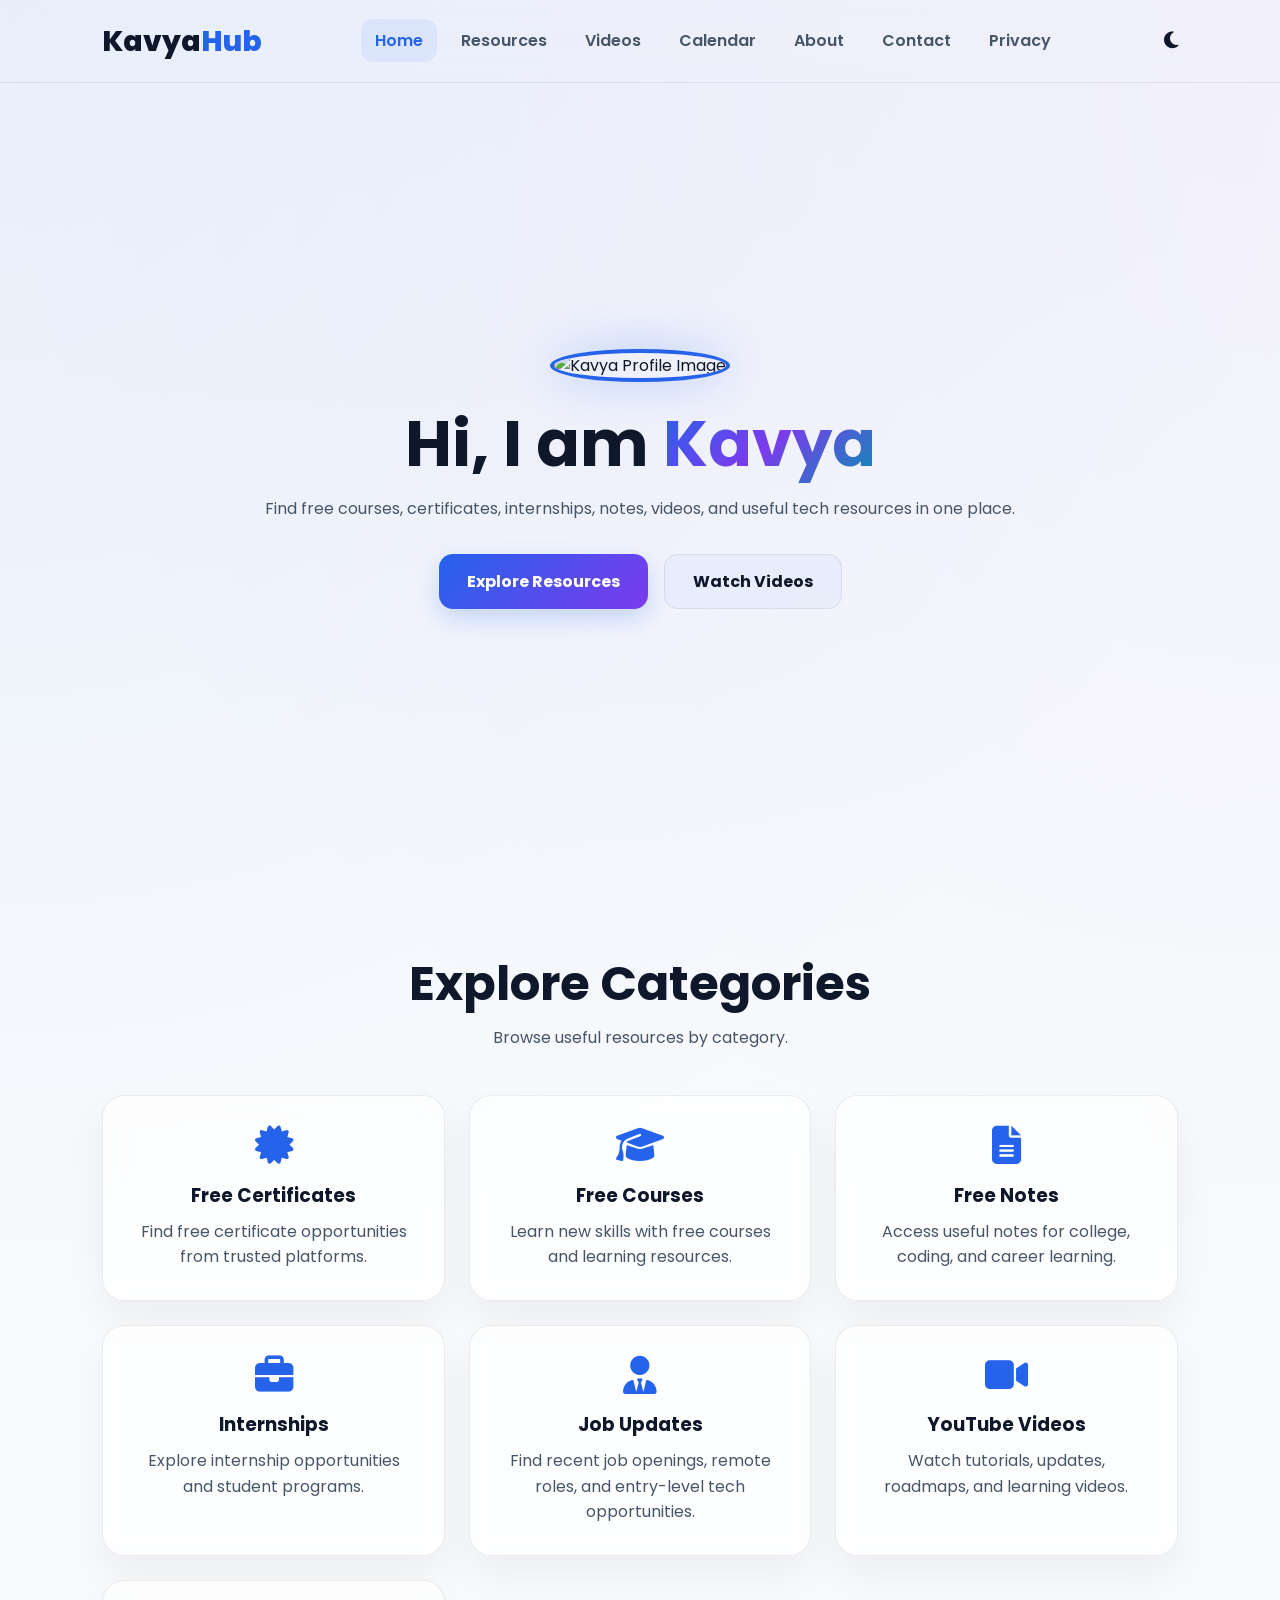
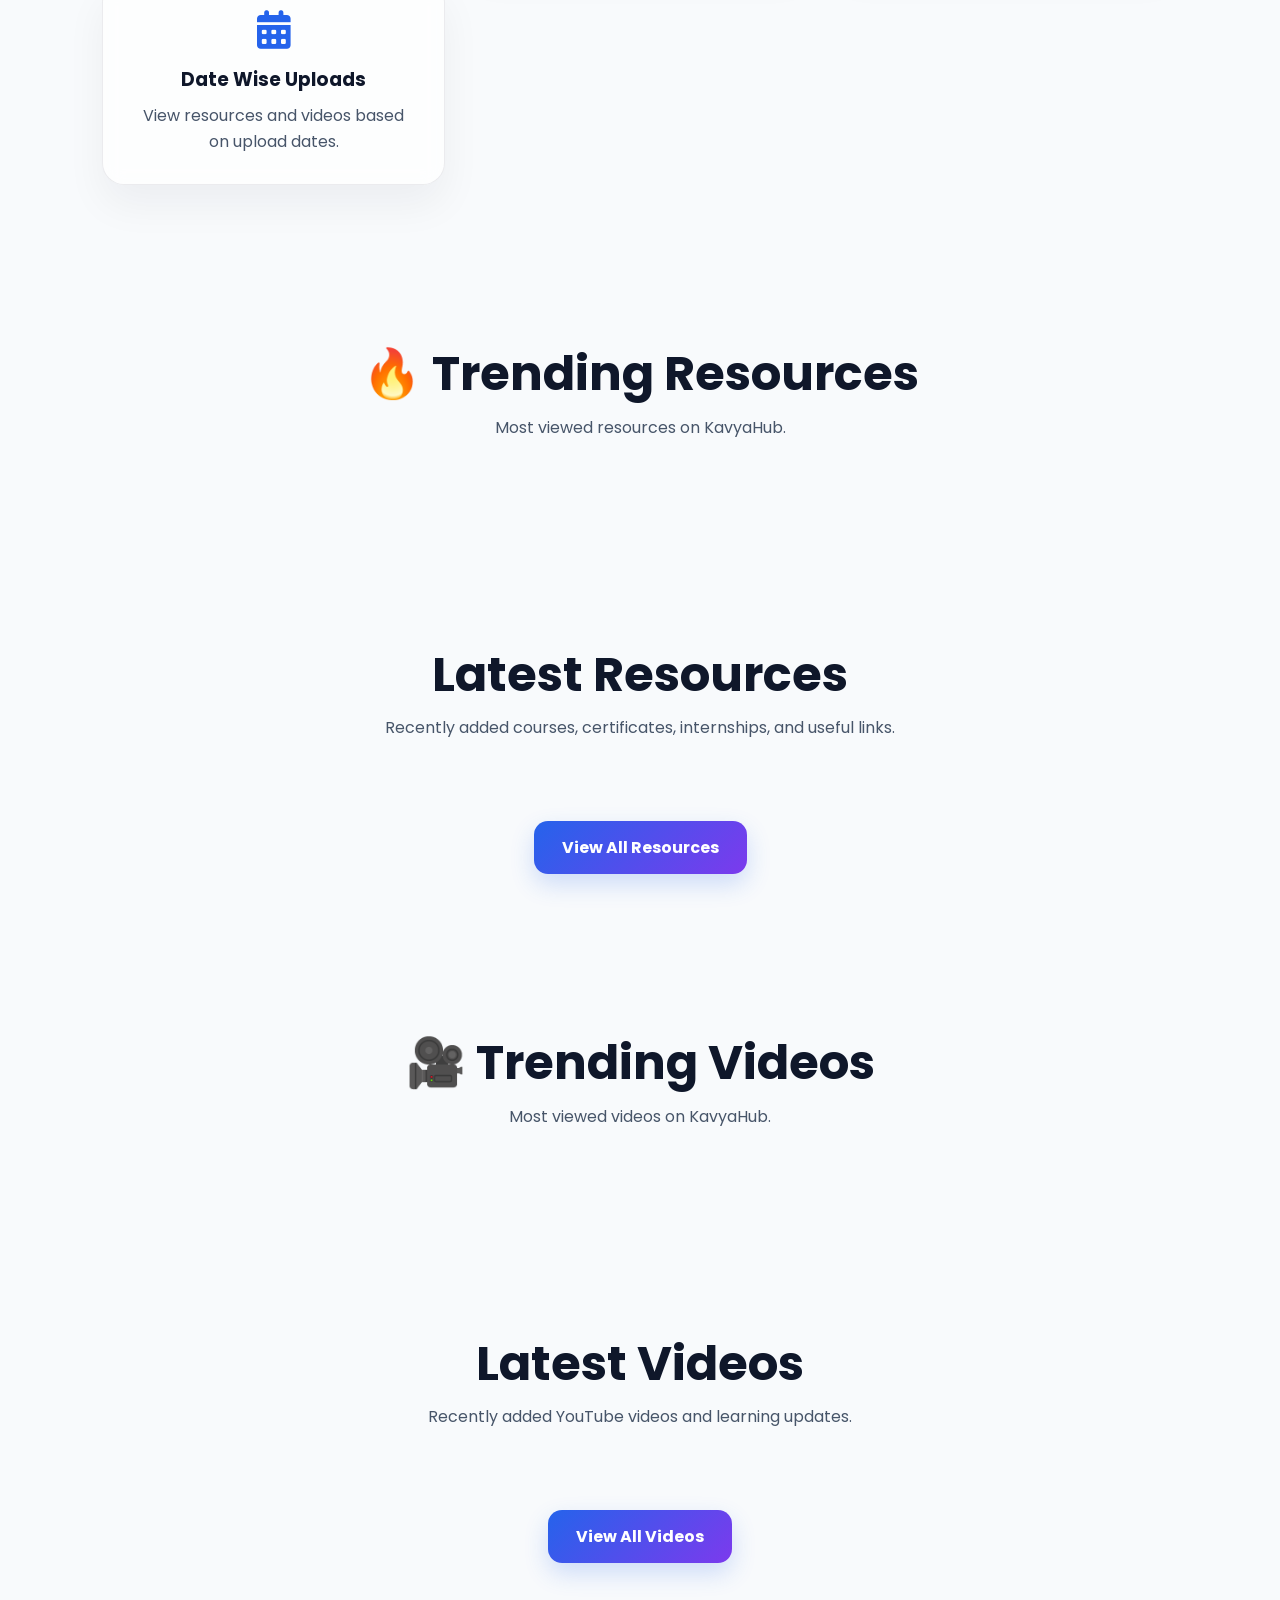
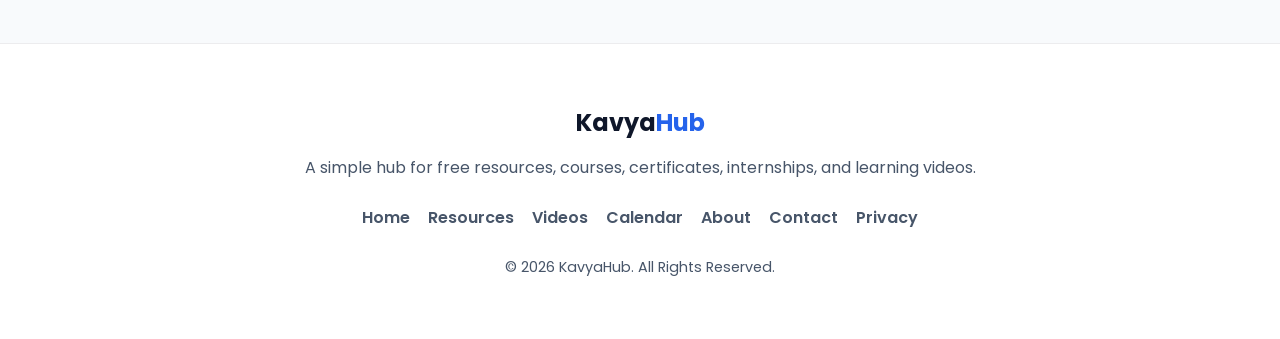
==== commit 00e144ae: "Feat: KavyaHub complete architecture upgrade with Dark Mode, Deep-Linking Share, Job Metas, and Mobi" ====
--- a/index.html
+++ b/index.html
@@ -36,147 +36,157 @@
         <li><a href="privacy.html">Privacy</a></li>
       </ul>
 
-      <div class="menu-icon" id="menuIcon">
-        <i class="fa-solid fa-bars"></i>
+      <div class="header-controls" style="display: flex; align-items: center; gap: 15px;">
+        <button type="button" class="theme-toggle-btn" id="themeToggleBtn" aria-label="Toggle Theme" style="background: none; border: none; font-size: 1.2rem; cursor: pointer; color: var(--text-main); transition: transform 0.2s;">
+          <i class="fa-solid fa-moon"></i>
+        </button>
+        
+        <div class="menu-icon" id="menuIcon" style="margin: 0;">
+          <i class="fa-solid fa-bars"></i>
+        </div>
       </div>
 
     </nav>
   </header>
 
-  <section class="hero-section">
-    <div class="hero-content">
-
-      <div class="profile-image-box">
-        <img
-          src="assets/images/profile.jpg"
-          alt="Kavya Profile Image"
-          class="profile-image"
-          id="homeProfileImage"
-        />
-      </div>
-
-      <h1>Hi, I am <span id="homeProfileName">Kavya</span></h1>
-
-      <p class="hero-bio" id="homeProfileBio">
-        Find free courses, certificates, internships, notes, videos, and useful tech resources in one place.
-      </p>
-
-      <div class="hero-buttons">
-        <a href="resources.html" class="btn primary-btn">Explore Resources</a>
-        <a href="videos.html" class="btn secondary-btn">Watch Videos</a>
-      </div>
-
-    </div>
-  </section>
-
-  <section class="social-section" id="socialSection" style="display:none;">
-    <div class="section-heading">
-      <h2>Connect With Me</h2>
-      <p>Follow my official social media accounts for updates.</p>
-    </div>
-
-    <div class="social-cards" id="socialCardsContainer">
-      </div>
-  </section>
-
-  <section class="accounts-section" id="otherAccountsSection" style="display:none;">
-    <div class="section-heading">
-      <h2>My Other Accounts</h2>
-      <p>Explore my other active channels and pages.</p>
-    </div>
-
-    <div class="account-list" id="otherAccountsContainer">
-      </div>
-  </section>
-
-  <section class="category-section">
-    <div class="section-heading">
-      <h2>Explore Categories</h2>
-      <p>Browse useful resources by category.</p>
-    </div>
-
-    <div class="category-grid">
-      <a href="resources.html" class="category-card">
-        <i class="fa-solid fa-certificate"></i>
-        <h3>Free Certificates</h3>
-        <p>Find free certificate opportunities from trusted platforms.</p>
-      </a>
-
-      <a href="resources.html" class="category-card">
-        <i class="fa-solid fa-graduation-cap"></i>
-        <h3>Free Courses</h3>
-        <p>Learn new skills with free courses and learning resources.</p>
-      </a>
-
-      <a href="resources.html" class="category-card">
-        <i class="fa-solid fa-file-lines"></i>
-        <h3>Free Notes</h3>
-        <p>Access useful notes for college, coding, and career learning.</p>
-      </a>
-
-      <a href="resources.html" class="category-card">
-        <i class="fa-solid fa-briefcase"></i>
-        <h3>Internships</h3>
-        <p>Explore internship opportunities and student programs.</p>
-      </a>
-
-      <a href="videos.html" class="category-card">
-        <i class="fa-solid fa-video"></i>
-        <h3>YouTube Videos</h3>
-        <p>Watch tutorials, updates, roadmaps, and learning videos.</p>
-      </a>
-
-      <a href="calendar.html" class="category-card">
-        <i class="fa-solid fa-calendar-days"></i>
-        <h3>Date Wise Uploads</h3>
-        <p>View resources and videos based on upload dates.</p>
-      </a>
-    </div>
-  </section>
-
-  <section class="latest-section">
-    <div class="section-heading">
-      <h2>🔥 Trending Resources</h2>
-      <p>Most viewed resources on KavyaHub.</p>
-    </div>
-    <div class="latest-grid" id="trendingResources"></div>
-  </section>
-
-  <section class="latest-section">
-    <div class="section-heading">
-      <h2>Latest Resources</h2>
-      <p>Recently added courses, certificates, internships, and useful links.</p>
-    </div>
-
-    <div class="latest-grid" id="homeLatestResources">
-      </div>
-
-    <div class="center-btn">
-      <a href="resources.html" class="btn primary-btn">View All Resources</a>
-    </div>
-  </section>
-
-  <section class="latest-section">
-    <div class="section-heading">
-      <h2>🎥 Trending Videos</h2>
-      <p>Most viewed videos on KavyaHub.</p>
-    </div>
-    <div class="latest-grid" id="trendingVideos"></div>
-  </section>
-
-  <section class="latest-section">
-    <div class="section-heading">
-      <h2>Latest Videos</h2>
-      <p>Recently added YouTube videos and learning updates.</p>
-    </div>
-
-    <div class="latest-grid" id="homeLatestVideos">
-      </div>
-
-    <div class="center-btn">
-      <a href="videos.html" class="btn primary-btn">View All Videos</a>
-    </div>
-  </section>
+  <main>
+    <section class="hero-section">
+      <div class="hero-content">
+
+        <div class="profile-image-box">
+          <img
+            src="assets/images/profile.jpg"
+            alt="Kavya Profile Image"
+            class="profile-image"
+            id="homeProfileImage"
+          />
+        </div>
+
+        <h1>Hi, I am <span id="homeProfileName">Kavya</span></h1>
+
+        <p class="hero-bio" id="homeProfileBio">
+          Find free courses, certificates, internships, notes, videos, and useful tech resources in one place.
+        </p>
+
+        <div class="hero-buttons">
+          <a href="resources.html" class="btn primary-btn">Explore Resources</a>
+          <a href="videos.html" class="btn secondary-btn">Watch Videos</a>
+        </div>
+
+      </div>
+    </section>
+
+    <section class="social-section" id="socialSection" style="display:none;">
+      <div class="section-heading">
+        <h2>Connect With Me</h2>
+        <p>Follow my official social media accounts for updates.</p>
+      </div>
+
+      <div class="social-cards" id="socialCardsContainer"></div>
+    </section>
+
+    <section class="accounts-section" id="otherAccountsSection" style="display:none;">
+      <div class="section-heading">
+        <h2>My Other Accounts</h2>
+        <p>Explore my other active channels and pages.</p>
+      </div>
+
+      <div class="account-list" id="otherAccountsContainer"></div>
+    </section>
+
+    <section class="category-section">
+      <div class="section-heading">
+        <h2>Explore Categories</h2>
+        <p>Browse useful resources by category.</p>
+      </div>
+
+      <div class="category-grid">
+        <a href="resources.html" class="category-card">
+          <i class="fa-solid fa-certificate"></i>
+          <h3>Free Certificates</h3>
+          <p>Find free certificate opportunities from trusted platforms.</p>
+        </a>
+
+        <a href="resources.html" class="category-card">
+          <i class="fa-solid fa-graduation-cap"></i>
+          <h3>Free Courses</h3>
+          <p>Learn new skills with free courses and learning resources.</p>
+        </a>
+
+        <a href="resources.html" class="category-card">
+          <i class="fa-solid fa-file-lines"></i>
+          <h3>Free Notes</h3>
+          <p>Access useful notes for college, coding, and career learning.</p>
+        </a>
+
+        <a href="resources.html" class="category-card">
+          <i class="fa-solid fa-briefcase"></i>
+          <h3>Internships</h3>
+          <p>Explore internship opportunities and student programs.</p>
+        </a>
+
+        <a href="resources.html" class="category-card">
+          <i class="fa-solid fa-user-tie"></i>
+          <h3>Job Updates</h3>
+          <p>Find recent job openings, remote roles, and entry-level tech opportunities.</p>
+        </a>
+
+        <a href="videos.html" class="category-card">
+          <i class="fa-solid fa-video"></i>
+          <h3>YouTube Videos</h3>
+          <p>Watch tutorials, updates, roadmaps, and learning videos.</p>
+        </a>
+
+        <a href="calendar.html" class="category-card">
+          <i class="fa-solid fa-calendar-days"></i>
+          <h3>Date Wise Uploads</h3>
+          <p>View resources and videos based on upload dates.</p>
+        </a>
+      </div>
+    </section>
+
+    <section class="latest-section">
+      <div class="section-heading">
+        <h2>🔥 Trending Resources</h2>
+        <p>Most viewed resources on KavyaHub.</p>
+      </div>
+      <div class="latest-grid" id="trendingResources"></div>
+    </section>
+
+    <section class="latest-section">
+      <div class="section-heading">
+        <h2>Latest Resources</h2>
+        <p>Recently added courses, certificates, internships, and useful links.</p>
+      </div>
+
+      <div class="latest-grid" id="homeLatestResources"></div>
+
+      <div class="center-btn">
+        <a href="resources.html" class="btn primary-btn">View All Resources</a>
+      </div>
+    </section>
+
+    <section class="latest-section">
+      <div class="section-heading">
+        <h2>🎥 Trending Videos</h2>
+        <p>Most viewed videos on KavyaHub.</p>
+      </div>
+      <div class="latest-grid" id="trendingVideos"></div>
+    </section>
+
+    <section class="latest-section">
+      <div class="section-heading">
+        <h2>Latest Videos</h2>
+        <p>Recently added YouTube videos and learning updates.</p>
+      </div>
+
+      <div class="latest-grid" id="homeLatestVideos"></div>
+
+      <div class="center-btn">
+        <a href="videos.html" class="btn primary-btn">View All Videos</a>
+      </div>
+    </section>
+  </main>
 
   <div class="popup-overlay" id="popupOverlay">
     <div class="popup-box">
@@ -220,7 +230,7 @@
 
       <p class="copyright">© 2026 KavyaHub. All Rights Reserved.</p>
     </div>
-  </footer >
+  </footer>
 
   <script src="https://cdn.jsdelivr.net/npm/@supabase/supabase-js@2"></script>
   <script src="supabase/config.js"></script>
--- a/css/style.css
+++ b/css/style.css
@@ -1,13 +1,36 @@
 /* ==========================================================================
-   KAVYAHUB - GLOBAL CENTRAL ARCHITECTURE STYLESHEET
+   KAVYAHUB - GLOBAL CENTRAL ARCHITECTURE STYLESHEET (AUDITED & LIVE-SYNCED)
    Description: Core tokens, variables, generic element overrides, layout systems,
                 components, modals, and dynamic list-view blocks.
    ========================================================================== */
 
 /* --------------------------------------------------------------------------
-   1. GLOBAL CENTRAL STYLE TOKENS
+   1. GLOBAL CENTRAL STYLE TOKENS (LIGHT STATE DEFAULT & DARK LIFECYCLE HOOKS)
    -------------------------------------------------------------------------- */
 :root {
+  /* Premium Crisp Light Theme Tokens Base */
+  --primary: #2563eb;
+  --secondary: #7c3aed;
+  --accent: #0891b2;
+  --dark: #0f172a;
+  --bg: #f8fafc;
+  --card: rgba(255, 255, 255, 0.75);
+  --card-solid: #ffffff;
+  --border: rgba(15, 23, 42, 0.08);
+  --text: #0f172a;
+  --text-main: #0f172a;
+  --text-light: #475569;
+  --muted: #64748b;
+  --success: #16a34a;
+  --danger: #dc2626;
+  --shadow: 0 20px 40px rgba(15, 23, 42, 0.05);
+  
+  /* Shared Base Tokens */
+  --primary-rgb: 37, 99, 235;
+}
+
+/* Centralized Dark Mode Lifecycle Hook Overrides (Prevents Layout Shifting Flashes) */
+.dark-mode {
   --primary: #3b82f6;
   --secondary: #8b5cf6;
   --accent: #06b6d4;
@@ -17,11 +40,11 @@
   --card-solid: #1e293b;
   --border: rgba(148, 163, 184, 0.18);
   --text: #ffffff;
+  --text-main: #ffffff;
   --text-light: #cbd5e1;
   --muted: #94a3b8;
-  --success: #22c55e;
-  --danger: #ef4444;
   --shadow: 0 20px 50px rgba(0, 0, 0, 0.35);
+  --primary-rgb: 59, 130, 246;
 }
 
 * {
@@ -37,13 +60,22 @@
 body {
   font-family: "Poppins", sans-serif;
   background: 
-    radial-gradient(circle at top left, rgba(59, 130, 246, 0.18), transparent 35%),
-    radial-gradient(circle at top right, rgba(139, 92, 246, 0.15), transparent 35%),
+    radial-gradient(circle at top left, rgba(var(--primary-rgb), 0.08), transparent 35%),
+    radial-gradient(circle at top right, rgba(139, 92, 246, 0.06), transparent 35%),
     var(--bg);
   color: var(--text);
   line-height: 1.6;
   min-height: 100vh;
   overflow-x: hidden;
+  transition: background-color 0.3s ease, color 0.3s ease;
+}
+
+/* Smooth Body Override when Dark Mode is Active */
+.dark-mode body {
+  background: 
+    radial-gradient(circle at top left, rgba(59, 130, 246, 0.18), transparent 35%),
+    radial-gradient(circle at top right, rgba(139, 92, 246, 0.15), transparent 35%),
+    var(--bg);
 }
 
 a {
@@ -89,12 +121,15 @@
 .unlock-btn,
 .continue-btn,
 .video-watch-btn,
-.read-more-btn {
+.read-more-btn,
+.share-btn,
+.trending-chip {
   border: none;
   cursor: pointer;
   font-family: inherit;
   font-weight: 700;
-  transition: transform 0.2s cubic-bezier(0.4, 0, 0.2, 1), background-color 0.2s ease, box-shadow 0.2s ease; /* Fluid acceleration transition */
+  outline: none;
+  transition: transform 0.2s cubic-bezier(0.4, 0, 0.2, 1), background-color 0.2s ease, box-shadow 0.2s ease, border-color 0.2s ease, color 0.2s ease;
 }
 
 .btn {
@@ -110,14 +145,14 @@
 .unlock-btn,
 .video-watch-btn {
   background: linear-gradient(135deg, var(--primary), var(--secondary));
-  color: white;
-  box-shadow: 0 10px 25px rgba(59, 130, 246, 0.25);
+  color: white !important;
+  box-shadow: 0 10px 25px rgba(var(--primary-rgb), 0.2);
 }
 
 .secondary-btn {
   border: 1px solid var(--border);
-  color: white;
-  background: rgba(255, 255, 255, 0.04);
+  color: var(--text-main);
+  background: rgba(var(--primary-rgb), 0.04);
 }
 
 .primary-btn:hover,
@@ -125,7 +160,9 @@
 .small-btn:hover,
 .unlock-btn:hover,
 .video-watch-btn:hover,
-.continue-btn:hover {
+.continue-btn:hover,
+.share-btn:hover,
+.trending-chip:hover {
   transform: translateY(-3px);
 }
 
@@ -149,8 +186,9 @@
   position: sticky;
   top: 0;
   z-index: 999;
-  background: rgba(2, 6, 23, 0.82);
+  background: rgba(var(--card-solid), 0.82);
   backdrop-filter: blur(18px);
+  -webkit-backdrop-filter: blur(18px);
   border-bottom: 1px solid var(--border);
 }
 
@@ -164,6 +202,7 @@
 .logo a {
   font-size: 1.8rem;
   font-weight: 800;
+  color: var(--text-main);
 }
 
 .logo span {
@@ -182,11 +221,16 @@
   font-weight: 600;
   padding: 10px 14px;
   border-radius: 12px;
-  transition: background-color 0.2s ease, color 0.2s ease;
 }
 
 .nav-links a.active,
 .nav-links a:hover {
+  color: var(--primary);
+  background: rgba(var(--primary-rgb), 0.08);
+}
+
+.dark-mode .nav-links a.active,
+.dark-mode .nav-links a:hover {
   color: white;
   background: rgba(59, 130, 246, 0.16);
 }
@@ -195,6 +239,16 @@
   display: none;
   font-size: 1.5rem;
   cursor: pointer;
+  color: var(--text-main);
+}
+
+.theme-toggle-btn {
+  color: var(--text-main);
+}
+
+.theme-toggle-btn:hover {
+  transform: scale(1.1);
+  color: var(--primary);
 }
 
 /* --------------------------------------------------------------------------
@@ -220,9 +274,9 @@
   width: 170px;
   height: 170px;
   border-radius: 50%;
-  border: 4px solid rgba(59, 130, 246, 0.9);
+  border: 4px solid var(--primary);
   object-fit: cover;
-  box-shadow: 0 0 45px rgba(59, 130, 246, 0.35);
+  box-shadow: 0 0 45px rgba(var(--primary-rgb), 0.25);
   margin-bottom: 25px;
 }
 
@@ -230,11 +284,13 @@
   font-size: clamp(2.2rem, 5vw, 4rem);
   margin-bottom: 15px;
   line-height: 1.15;
+  color: var(--text-main);
 }
 
 .hero-content span {
   background: linear-gradient(135deg, var(--primary), var(--secondary), var(--accent));
   -webkit-background-clip: text;
+  -webkit-text-fill-color: transparent;
   color: transparent;
 }
 
@@ -264,7 +320,7 @@
   width: 100%;
   max-width: 780px;
   margin: auto;
-  background: rgba(30, 41, 59, 0.88);
+  background: var(--card-solid);
   border: 1px solid var(--border);
   border-radius: 18px;
   padding: 16px 20px;
@@ -279,7 +335,7 @@
   background: transparent;
   border: none;
   outline: none;
-  color: white;
+  color: var(--text-main);
   font-size: 1rem;
   font-family: inherit;
 }
@@ -309,13 +365,13 @@
 .video-filter-btn {
   padding: 11px 18px;
   border-radius: 999px;
-  background: rgba(30, 41, 59, 0.8);
+  background: var(--card-solid);
   border: 1px solid var(--border);
   color: var(--text-light);
   cursor: pointer;
   font-family: inherit;
   font-weight: 600;
-  transition: background 0.2s ease, color 0.2s ease;
+  transition: background 0.2s ease, color 0.2s ease, border-color 0.2s ease;
 }
 
 .filter-btn.active,
@@ -323,7 +379,8 @@
 .video-filter-btn.active,
 .video-filter-btn:hover {
   background: linear-gradient(135deg, var(--primary), var(--secondary));
-  color: white;
+  color: white !important;
+  border-color: transparent;
 }
 
 /* --------------------------------------------------------------------------
@@ -335,7 +392,7 @@
 .resources-grid,
 .video-grid {
   display: grid;
-  grid-template-columns: repeat(auto-fit, minmax(260px, 1fr));
+  grid-template-columns: repeat(auto-fit, minmax(280px, 1fr));
   gap: 24px;
 }
 
@@ -349,7 +406,10 @@
   border: 1px solid var(--border);
   border-radius: 22px;
   box-shadow: var(--shadow);
-  transition: transform 0.2s cubic-bezier(0.4, 0, 0.2, 1), border-color 0.2s ease;
+  backdrop-filter: blur(10px);
+  -webkit-backdrop-filter: blur(10px);
+  display: flex;
+  flex-direction: column;
 }
 
 .social-card:hover,
@@ -359,7 +419,7 @@
 .video-card:hover,
 .featured-card:hover {
   transform: translateY(-6px);
-  border-color: rgba(59, 130, 246, 0.45);
+  border-color: rgba(var(--primary-rgb), 0.45);
 }
 
 .social-card,
@@ -379,6 +439,7 @@
 .category-card h3,
 .resource-card h3 {
   margin-bottom: 8px;
+  color: var(--text-main);
 }
 
 .social-card p,
@@ -399,6 +460,7 @@
 .account-card {
   padding: 22px;
   display: flex;
+  flex-direction: row !important;
   align-items: center;
   justify-content: space-between;
   gap: 18px;
@@ -420,7 +482,8 @@
 .resource-card small {
   display: inline-block;
   color: var(--muted);
-  margin-top: 12px;
+  margin-top: 4px;
+  font-weight: 500;
 }
 
 .tag-row {
@@ -432,10 +495,10 @@
 
 .tag {
   display: inline-flex;
-  background: rgba(59, 130, 246, 0.18);
-  color: #bfdbfe;
-  border: 1px solid rgba(59, 130, 246, 0.25);
-  padding: 6px 12px;
+  background: rgba(var(--primary-rgb), 0.1);
+  color: var(--primary);
+  border: 1px solid rgba(var(--primary-rgb), 0.18);
+  padding: 6px 14px;
   border-radius: 999px;
   font-size: 0.8rem;
   font-weight: 700;
@@ -453,7 +516,8 @@
 }
 
 .resource-count-section span {
-  color: white;
+  color: var(--text-main);
+  font-weight: 800;
 }
 
 /* --------------------------------------------------------------------------
@@ -469,7 +533,7 @@
   margin: auto;
   padding: 34px;
   text-align: center;
-  background: linear-gradient(135deg, rgba(59, 130, 246, 0.16), rgba(139, 92, 246, 0.12)), var(--card);
+  background: linear-gradient(135deg, rgba(var(--primary-rgb), 0.08), rgba(139, 92, 246, 0.05)), var(--card);
 }
 
 .featured-badge {
@@ -477,10 +541,16 @@
   margin-bottom: 16px;
   padding: 8px 14px;
   border-radius: 999px;
+  background: rgba(250, 204, 21, 0.15);
+  color: #b45309;
+  border: 1px solid rgba(250, 204, 21, 0.3);
+  font-weight: 700;
+}
+
+.dark-mode .featured-badge {
   background: rgba(250, 204, 21, 0.12);
   color: #fde68a;
   border: 1px solid rgba(250, 204, 21, 0.25);
-  font-weight: 700;
 }
 
 .featured-actions {
@@ -507,16 +577,6 @@
 
 .video-card {
   overflow: hidden;
-}
-
-.video-card iframe {
-  width: 100%;
-  height: 250px;
-  border: none;
-}
-
-.video-card h3 {
-  padding: 20px;
 }
 
 .video-thumbnail {
@@ -548,71 +608,37 @@
 
 /* --------------------------------------------------------------------------
    12. MUTABLE RESOURCES EXPANDABLE LIST SYSTEM (CONSOLIDATED ENHANCEMENT)
-   Optimization: Merged duplicate trailing selectors to optimize browser tree compilation
-   -------------------------------------------------------------------------- */
-#resourcesContainer {
+   -------------------------------------------------------------------------- */
+.resources-grid .resource-card {
   display: flex;
   flex-direction: column;
-  gap: 16px;
-}
-
-#resourcesContainer .resource-card {
-  display: grid;
-  grid-template-columns: 1fr auto;
-  gap: 14px 22px;
-  align-items: center;
-  padding: 20px 22px;
-}
-
-#resourcesContainer .tag-row {
-  grid-column: 1 / -1;
-  margin-bottom: 0;
-}
-
-#resourcesContainer .resource-card h3 {
-  margin: 0;
-  font-size: 1.15rem;
-}
-
-#resourcesContainer .resource-card small {
-  margin-top: 4px;
-}
-
-#resourcesContainer .unlock-btn {
-  width: auto;
-  min-width: 150px;
-  margin-top: 0;
-  grid-column: 2;
-  grid-row: 2 / span 3;
-}
-
-/* Expandable Descriptions & Button Anchors Engine */
-.resource-description,
-#resourcesContainer .resource-description {
+}
+
+/* Expandable Descriptions Engine */
+.resource-description {
   display: -webkit-box;
   -webkit-line-clamp: 2;
   -webkit-box-orient: vertical;
   overflow: hidden;
   color: var(--text-light);
-}
-
-.resource-description.expanded,
-#resourcesContainer .resource-description.expanded {
+  margin-bottom: 8px;
+}
+
+.resource-description.expanded {
   display: block !important;
   -webkit-line-clamp: unset !important;
   overflow: visible !important;
 }
 
-.read-more-btn,
-#resourcesContainer .read-more-btn {
+.read-more-btn {
   background: transparent;
   border: none;
   color: var(--primary);
   font-weight: 700;
-  cursor: pointer;
   padding: 0;
-  margin-top: 6px;
+  margin-bottom: 12px;
   text-align: left;
+  font-size: 0.9rem;
 }
 
 /* --------------------------------------------------------------------------
@@ -624,7 +650,6 @@
   border: none;
   padding: 10px 14px;
   border-radius: 12px;
-  cursor: pointer;
   font-weight: 700;
   display: flex;
   align-items: center;
@@ -639,7 +664,7 @@
 .filter-panel {
   max-width: 780px;
   margin: auto;
-  background: rgba(30, 41, 59, 0.92);
+  background: var(--card-solid);
   border: 1px solid var(--border);
   border-radius: 18px;
   padding: 18px;
@@ -653,23 +678,34 @@
   margin-bottom: 15px;
 }
 
+.filter-panel-header h3 {
+  color: var(--text-main);
+}
+
 .filter-panel-header button {
-  background: rgba(239, 68, 68, 0.18);
-  color: #fecaca;
-  border: 1px solid rgba(239, 68, 68, 0.3);
-  padding: 8px 12px;
+  background: rgba(239, 68, 68, 0.1);
+  color: var(--danger);
+  border: 1px solid rgba(239, 68, 68, 0.2);
+  padding: 8px 16px;
   border-radius: 10px;
+  font-weight: 700;
   cursor: pointer;
+  transition: all 0.2s ease;
+}
+
+.filter-panel-header button:hover {
+  background: var(--danger);
+  color: white;
 }
 
 .filter-options {
   display: grid;
-  grid-template-columns: repeat(auto-fit, minmax(150px, 1fr));
+  grid-template-columns: repeat(auto-fit, minmax(140px, 1fr));
   gap: 12px;
 }
 
 .filter-options label {
-  background: rgba(15, 23, 42, 0.8);
+  background: var(--bg);
   border: 1px solid var(--border);
   padding: 12px;
   border-radius: 12px;
@@ -678,6 +714,14 @@
   display: flex;
   gap: 10px;
   align-items: center;
+  font-weight: 600;
+  font-size: 0.9rem;
+}
+
+.filter-options input[type="checkbox"] {
+  accent-color: var(--primary);
+  width: 16px;
+  height: 16px;
 }
 
 .active-filters {
@@ -688,41 +732,41 @@
 }
 
 .active-filter-chip {
-  background: rgba(59, 130, 246, 0.18);
-  color: #bfdbfe;
-  border: 1px solid rgba(59, 130, 246, 0.25);
-  padding: 6px 10px;
+  background: rgba(var(--primary-rgb), 0.1);
+  color: var(--primary);
+  border: 1px solid rgba(var(--primary-rgb), 0.2);
+  padding: 6px 12px;
   border-radius: 999px;
   font-size: 0.8rem;
-}
-
-/* --------------------------------------------------------------------------
-   14. MODERN PREMIUM FADE MODAL OVERLAY (RULE 5 ALIGNMENT)
-   Optimization: Shifted from structural display hacks to opacity layer transitions
+  font-weight: 600;
+}
+
+/* --------------------------------------------------------------------------
+   14. MODERN PREMIUM FADE MODAL OVERLAY (OPACITY LAYERS)
    -------------------------------------------------------------------------- */
 .popup-overlay {
   position: fixed;
   inset: 0;
-  background: rgba(2, 6, 23, 0.82);
+  background: rgba(var(--dark), 0.82);
   backdrop-filter: blur(8px);
-  display: flex;                 /* Kept flex to allow center constraints layout mapping */
+  -webkit-backdrop-filter: blur(8px);
+  display: flex;
   justify-content: center;
   align-items: center;
   z-index: 9999;
   padding: 20px;
-  opacity: 0;                     /* Native invisible layer setup */
-  pointer-events: none;           /* Disables target clicking while invisible */
-  transition: opacity 0.3s ease-in-out; /* Premium fluid fade animation */
-}
-
-/* JavaScript active lifecycle hook class synchronization */
+  opacity: 0;
+  pointer-events: none;
+  transition: opacity 0.3s ease-in-out;
+}
+
 .popup-overlay.active {
   opacity: 1;
   pointer-events: auto;
 }
 
 .popup-box {
-  background: #1e293b;
+  background: var(--card-solid);
   width: 100%;
   max-width: 520px;
   padding: 34px;
@@ -735,6 +779,7 @@
 
 .popup-box h2 {
   margin-bottom: 12px;
+  color: var(--text-main);
 }
 
 .popup-box p {
@@ -745,14 +790,17 @@
   position: absolute;
   top: 14px;
   right: 14px;
-  background: rgba(255, 255, 255, 0.06);
-  color: white;
+  background: rgba(var(--text-main), 0.06);
+  color: var(--text-main);
   border: none;
   cursor: pointer;
   font-size: 1.1rem;
   width: 36px;
   height: 36px;
   border-radius: 50%;
+  display: flex;
+  align-items: center;
+  justify-content: center;
 }
 
 .popup-buttons {
@@ -769,11 +817,10 @@
   color: white;
   font-weight: 700;
   min-width: 145px;
-  transition: transform 0.2s cubic-bezier(0.4, 0, 0.2, 1);
-}
-
-.popup-social-btn:hover {
-  transform: translateY(-3px);
+  display: inline-flex;
+  align-items: center;
+  justify-content: center;
+  gap: 8px;
 }
 
 .youtube-btn {
@@ -794,10 +841,68 @@
 }
 
 /* --------------------------------------------------------------------------
-   15. BASE TERMINAL FOOTER BRANDING
+   15. FEATURE INJECTIONS (TOASTS, QUICK SHARES, CLICKABLE TRENDING CHIPS)
+   -------------------------------------------------------------------------- */
+/* Premium Centered Toast Component Wrapper */
+.kavyahub-toast {
+  position: fixed;
+  bottom: -100px;
+  left: 50%;
+  transform: translateX(-50%);
+  background: var(--card-solid);
+  border: 1px solid var(--border);
+  color: var(--text-main);
+  padding: 14px 24px;
+  border-radius: 16px;
+  font-weight: 600;
+  display: flex;
+  align-items: center;
+  gap: 10px;
+  z-index: 10000;
+  box-shadow: var(--shadow);
+  transition: bottom 0.4s cubic-bezier(0.175, 0.885, 0.32, 1.275), opacity 0.3s ease;
+  opacity: 0;
+  pointer-events: none;
+  font-size: 0.95rem;
+  white-space: nowrap;
+  backdrop-filter: blur(10px);
+  -webkit-backdrop-filter: blur(10px);
+}
+
+.kavyahub-toast.show {
+  bottom: 30px;
+  opacity: 1;
+}
+
+.kavyahub-toast i {
+  color: var(--success);
+  font-size: 1.2rem;
+}
+
+/* Luxury Flexible Quick-Share Icon Trigger */
+.share-btn {
+  background: rgba(var(--primary-rgb), 0.05);
+  color: var(--text-main);
+}
+
+.share-btn:hover {
+  background: linear-gradient(135deg, var(--primary), var(--secondary)) !important;
+  color: white !important;
+  border-color: transparent !important;
+}
+
+/* Micro Clicking Scale Feedback for Trending Tags */
+.trending-chip:hover {
+  border-color: var(--primary) !important;
+  background: rgba(var(--primary-rgb), 0.08) !important;
+  transform: scale(1.04) translateY(-1px);
+}
+
+/* --------------------------------------------------------------------------
+   16. BASE TERMINAL FOOTER BRANDING
    -------------------------------------------------------------------------- */
 .footer {
-  background: rgba(2, 6, 23, 0.95);
+  background: var(--card-solid);
   border-top: 1px solid var(--border);
   padding: 60px 8%;
   text-align: center;
@@ -805,6 +910,7 @@
 
 .footer-content h2 {
   margin-bottom: 12px;
+  color: var(--text-main);
 }
 
 .footer-content span {
@@ -836,4 +942,5 @@
 .copyright {
   margin-top: 20px;
   font-size: 0.9rem;
+  color: var(--muted);
 }
--- a/css/responsive.css
+++ b/css/responsive.css
@@ -1,5 +1,5 @@
 /* ==========================================================================
-   KAVYAHUB - GLOBAL RESPONSIVE RESPONSIVENESS OVERRIDES
+   KAVYAHUB - GLOBAL RESPONSIVE RESPONSIVENESS OVERRIDES (AUDITED & SYNCED)
    Description: Clean mobile-first/desktop-down layouts cascading tree.
    ========================================================================== */
 
@@ -37,10 +37,10 @@
 
   .menu-icon {
     display: block;
-    color: white;
-  }
-
-  /* Slide-out Mobile Navigation Drawer Menu */
+    color: var(--text-main);
+  }
+
+  /* Slide-out Mobile Navigation Drawer Menu (FIXED: Tied background with global theme variable tokens) */
   .nav-links {
     position: fixed;
     top: 70px;
@@ -48,8 +48,9 @@
     width: 82%;
     max-width: 320px;
     height: calc(100vh - 70px);
-    background: rgba(2, 6, 23, 0.98);
-    border-left: 1px solid rgba(148, 163, 184, 0.18);
+    background: var(--card-solid);
+    opacity: 0.99;
+    border-left: 1px solid var(--border);
     flex-direction: column;
     align-items: stretch;
     justify-content: flex-start;
@@ -57,6 +58,11 @@
     transition: right 0.35s ease;
     gap: 12px;
     z-index: 999;
+    box-shadow: -10px 0 30px rgba(0, 0, 0, 0.05);
+  }
+  
+  .dark-mode .nav-links {
+    box-shadow: -10px 0 40px rgba(0, 0, 0, 0.4);
   }
 
   .nav-links.active {
@@ -151,7 +157,7 @@
     text-align: center;
   }
 
-  /* Optimization: Replaced fixed height with dynamic responsive video box aspect ratios */
+  /* Optimization: Responsive video box aspect ratios */
   .video-thumbnail {
     width: 100%;
     height: auto;
@@ -173,47 +179,43 @@
 }
 
 /* --------------------------------------------------------------------------
-   3. STANDARD MOBILE INTERFACES (CONSOLIDATED RE-MAPPED SINGLE PASS REGISTRY)
-   Optimization: Merged three redundant media loops into one clean semantic layer
+   3. STANDARD MOBILE INTERFACES (CONSOLIDATED MOBILE FLOATING BOTTOM-SHEET)
    -------------------------------------------------------------------------- */
 @media (max-width: 600px) {
-  /* Prevent horizontal view-shifting global bounds */
   html, body {
     width: 100%;
     max-width: 100%;
     overflow-x: hidden;
   }
 
-  /* Fix: Removed hardcoded static display:none blocking rules to smoothly interlock with main.js active state toggles */
   .popup-overlay {
     position: fixed;
     inset: 0;
     width: 100vw;
     height: 100dvh;
     padding: 0 10px 10px;
-    align-items: flex-end; /* Locks popups to slide out from screen bottom like a modern iOS/Android sheet */
+    align-items: flex-end; /* Custom iOS/Android bottom sheet feel */
     justify-content: center;
     overflow: hidden;
     z-index: 1000;
   }
 
-  /* Custom Modern Mobile Floating Bottom-Sheet Module */
   .popup-box {
     width: calc(100vw - 20px);
     max-width: calc(100vw - 20px);
-    max-height: 80vh;
+    max-height: 85vh;
     overflow-y: auto;
     margin: 0 auto;
-    padding: 22px 16px 18px;
-    border-radius: 22px;
+    padding: 24px 16px 18px;
+    border-radius: 24px;
     transform: none;
     -webkit-overflow-scrolling: touch;
   }
 
   .popup-box h2 {
-    font-size: 1.15rem;
+    font-size: 1.25rem;
     line-height: 1.35;
-    padding: 0 32px;
+    padding: 0 24px;
   }
 
   .popup-box p {
@@ -235,8 +237,9 @@
     width: 100%;
     max-width: 100%;
     min-width: 0;
-    display: block;
-    text-align: center;
+    display: inline-flex;
+    align-items: center;
+    justify-content: center;
     padding: 13px 14px;
     font-size: 0.9rem;
   }
@@ -290,8 +293,17 @@
     text-align: center;
   }
 
-  .resource-card div[style*="display:flex"] {
-    flex-direction: column;
+  /* FIXED: Protection filter layer to ensure share button row stays inline on thin screens */
+  .resource-card div[style*="display: flex"] {
+    flex-direction: row !important; /* Forces row alignment to keep share icon look premium */
+  }
+  
+  .resource-card .job-meta-row {
+    flex-direction: row !important; /* Keeps job status badges beautiful */
+  }
+
+  .popup-box h2 {
+    font-size: 1.15rem;
   }
 }
 
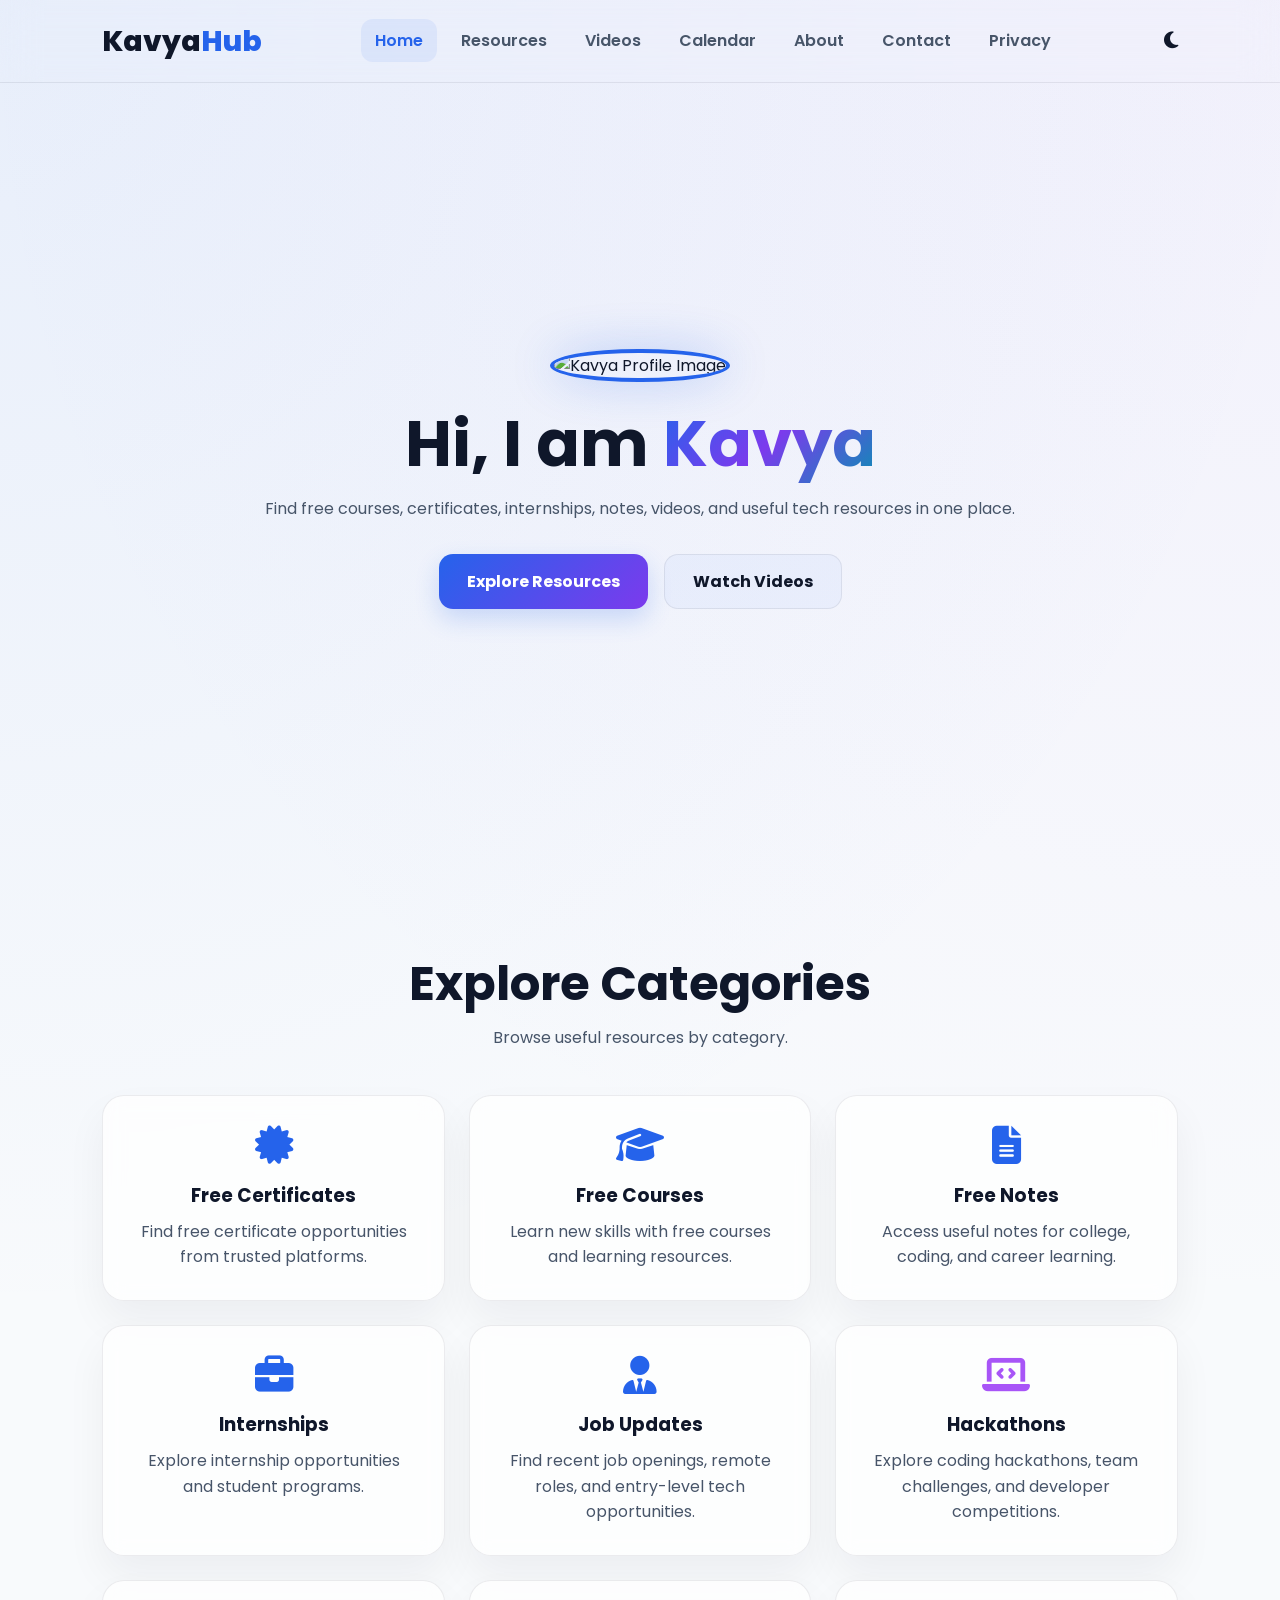
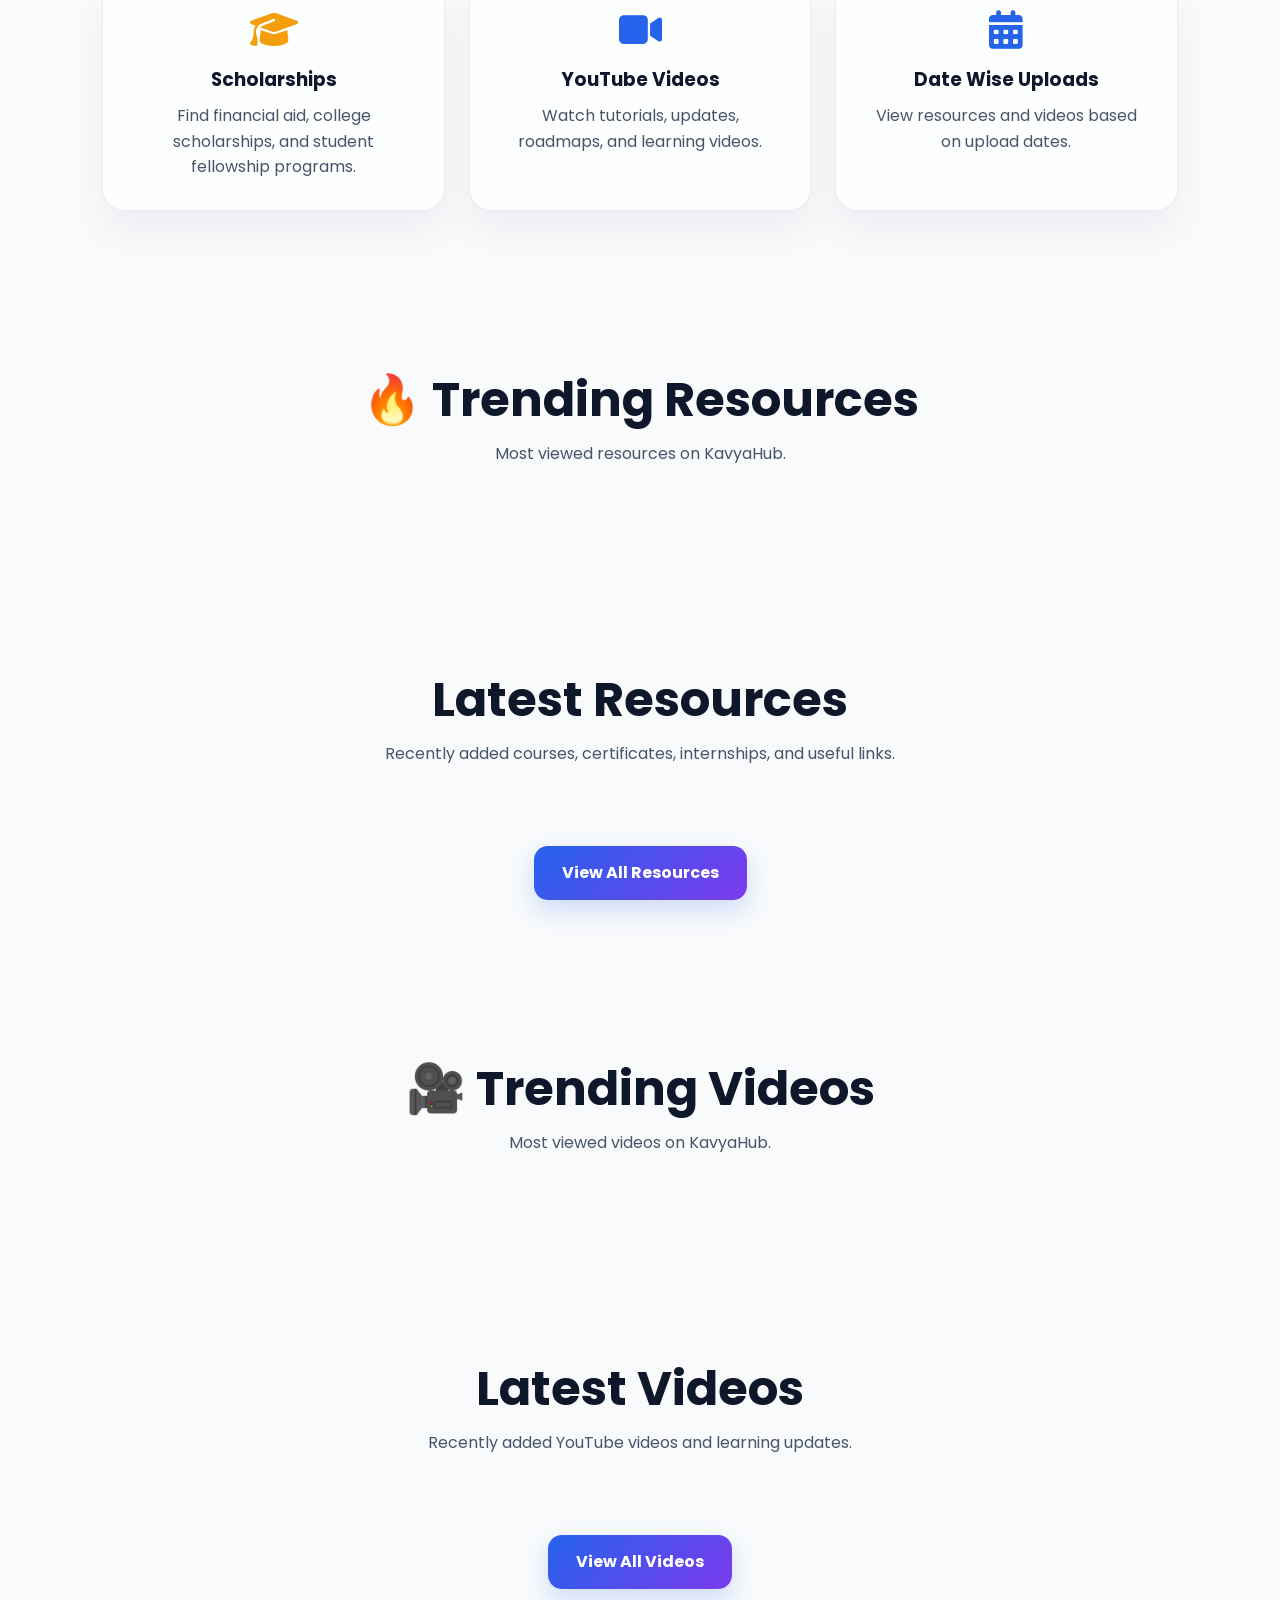
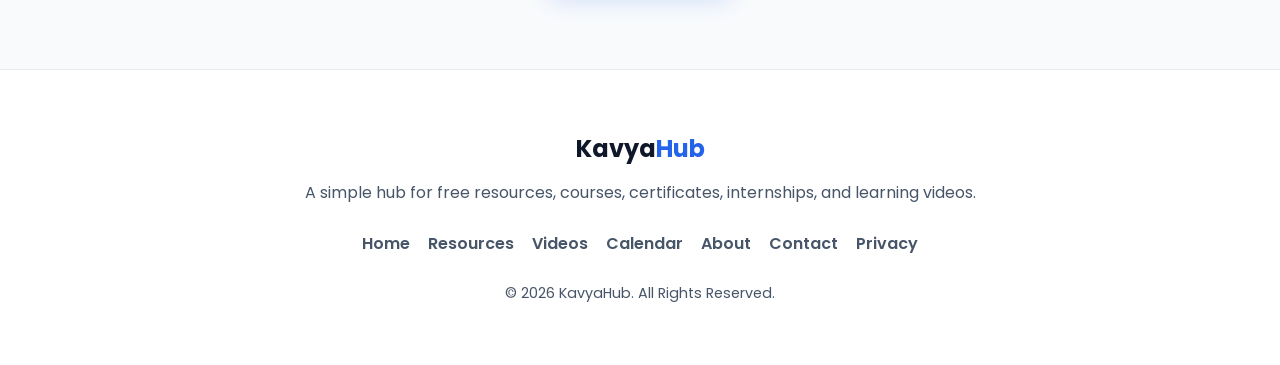
==== commit cee2d8bb: "Feat: Complete Codebase Grand Audit & Visual Polish Live Sync" ====
--- a/index.html
+++ b/index.html
@@ -131,6 +131,19 @@
           <p>Find recent job openings, remote roles, and entry-level tech opportunities.</p>
         </a>
 
+        <!-- UPGRADE: New Premium Connected Category Deep-Link Cards -->
+        <a href="resources.html?search=hackathon" class="category-card">
+          <i class="fa-solid fa-laptop-code" style="color: #a855f7;"></i>
+          <h3>Hackathons</h3>
+          <p>Explore coding hackathons, team challenges, and developer competitions.</p>
+        </a>
+
+        <a href="resources.html?search=scholarship" class="category-card">
+          <i class="fa-solid fa-graduation-cap" style="color: #f59e0b;"></i>
+          <h3>Scholarships</h3>
+          <p>Find financial aid, college scholarships, and student fellowship programs.</p>
+        </a>
+
         <a href="videos.html" class="category-card">
           <i class="fa-solid fa-video"></i>
           <h3>YouTube Videos</h3>
@@ -210,6 +223,20 @@
 
       <button class="continue-btn" id="continueBtn">I Followed, Continue</button>
 
+    </div>
+  </div>
+
+  <!-- UPGRADE: Global Premium Detail Modal Popup Layout (For clean formatting and preventing grid stretching) -->
+  <div class="description-modal-overlay" id="descriptionModalOverlay" style="display: none; position: fixed; top: 0; left: 0; width: 100%; height: 100%; background: rgba(0,0,0,0.4); backdrop-filter: blur(8px); z-index: 2000; align-items: center; justify-content: center; padding: 20px;">
+    <div class="description-modal-box" style="background: var(--bg-card); border: 1px solid var(--border-color); width: 100%; max-width: 650px; border-radius: 16px; padding: 25px; position: relative; max-height: 85vh; overflow-y: auto; box-shadow: 0 20px 40px rgba(0,0,0,0.15);">
+      <button class="modal-close-btn" id="descriptionModalClose" aria-label="Close Modal" style="position: absolute; top: 15px; right: 15px; background: none; border: none; font-size: 1.2rem; cursor: pointer; color: var(--text-main);">
+        <i class="fa-solid fa-xmark"></i>
+      </button>
+      <div class="modal-badge-row" id="modalBadgeRow" style="margin-bottom: 12px; display: flex; flex-wrap: wrap; gap: 6px;"></div>
+      <h3 id="modalTitle" style="font-size: 1.4rem; font-weight: 700; color: var(--text-main); margin-bottom: 10px; padding-right: 25px;">Resource Title</h3>
+      <div class="modal-meta-info" id="modalMetaInfo" style="margin-bottom: 15px;"></div>
+      <div class="modal-description-content" id="modalDescriptionContent" style="font-size: 0.95rem; color: var(--text-main); line-height: 1.6; white-space: pre-line; margin-bottom: 20px;"></div>
+      <div class="modal-action-row" id="modalActionRow" style="display: flex; gap: 10px; width: 100%;"></div>
     </div>
   </div>
 
--- a/css/style.css
+++ b/css/style.css
@@ -943,4 +943,63 @@
   margin-top: 20px;
   font-size: 0.9rem;
   color: var(--muted);
+}
+
+/* ==========================================================================
+   UPGRADE ADDITIONS: FRONTEND PARITY INTEGRATION (ZERO DELETION COMPLIANT)
+   ========================================================================== */
+
+/* FIX: Strict 16:9 Aspect-Ratio Clamping Module to prevent horizontal image stretching */
+.video-thumbnail, 
+.video-card-thumbnail img,
+.latest-grid img,
+.resource-card img.video-thumbnail {
+  width: 100% !important;
+  max-width: 100% !important;
+  height: auto !important;
+  aspect-ratio: 16 / 9 !important;
+  object-fit: cover !important;
+  display: block !important;
+}
+
+/* UPGRADE: Autocomplete Dropdown Panel Hover Rendering Logic */
+.search-suggestions-box {
+  max-height: 280px;
+  overflow-y: auto;
+}
+
+.autocomplete-suggestion-row:hover {
+  background: rgba(var(--primary-rgb), 0.06) !important;
+}
+
+.dark-mode .autocomplete-suggestion-row:hover {
+  background: rgba(255, 255, 255, 0.05) !important;
+}
+
+/* UPGRADE: Organization Sector Badges Interface Layer */
+.org-indicator-chip i {
+  font-size: 0.75rem !important;
+  margin-right: 2px;
+}
+
+/* UPGRADE: Universal Blurred Description Popup Modal Aesthetics */
+.description-modal-overlay {
+  transition: all 0.2s ease-in-out;
+}
+
+.description-modal-box {
+  color: var(--text-main);
+}
+
+.description-modal-box::-webkit-scrollbar {
+  width: 6px;
+}
+
+.description-modal-box::-webkit-scrollbar-track {
+  background: transparent;
+}
+
+.description-modal-box::-webkit-scrollbar-thumb {
+  background: var(--border);
+  border-radius: 999px;
 }
--- a/css/responsive.css
+++ b/css/responsive.css
@@ -320,4 +320,62 @@
   .resource-card p {
     font-size: 0.9rem;
   }
+}
+
+/* ==========================================================================
+   UPGRADE ADDITIONS: RESPONSIVE INTEGRATION PATCH (ZERO DELETION COMPLIANT)
+   ========================================================================== */
+
+/* UPGRADE: Smart Suggestion Dropdown responsive containment tracking loops */
+@media (max-width: 768px) {
+  .search-suggestions-box {
+    width: calc(100% - 20px) !important;
+    left: 10px !important;
+    transform: none !important;
+    max-width: none !important;
+  }
+  
+  .video-sector-filters-wrapper,
+  .sector-filters-row {
+    justify-content: flex-start !important;
+    padding-left: 15px;
+    gap: 12px !important;
+  }
+}
+
+/* UPGRADE: Premium Universal Blurred Details popup modal responsiveness override */
+@media (max-width: 600px) {
+  .description-modal-overlay {
+    padding: 0 10px 10px !important;
+    align-items: flex-end !important; /* Seamlessly transforms modal to an intuitive bottom sheet on standard viewports */
+  }
+
+  .description-modal-box {
+    width: calc(100vw - 20px) !important;
+    max-width: calc(100vw - 20px) !important;
+    border-radius: 24px 24px 0 0 !important;
+    padding: 25px 16px 20px !important;
+    max-height: 80vh !important;
+  }
+  
+  .modal-action-row {
+    flex-direction: column !important;
+    gap: 10px !important;
+  }
+  
+  .modal-action-row button,
+  .modal-action-row a {
+    width: 100% !important;
+    text-align: center;
+    justify-content: center;
+  }
+}
+
+@media (max-width: 480px) {
+  .video-sector-filters-wrapper {
+    flex-direction: column !important;
+    align-items: flex-start !important;
+    gap: 6px !important;
+    padding-left: 5px;
+  }
 }
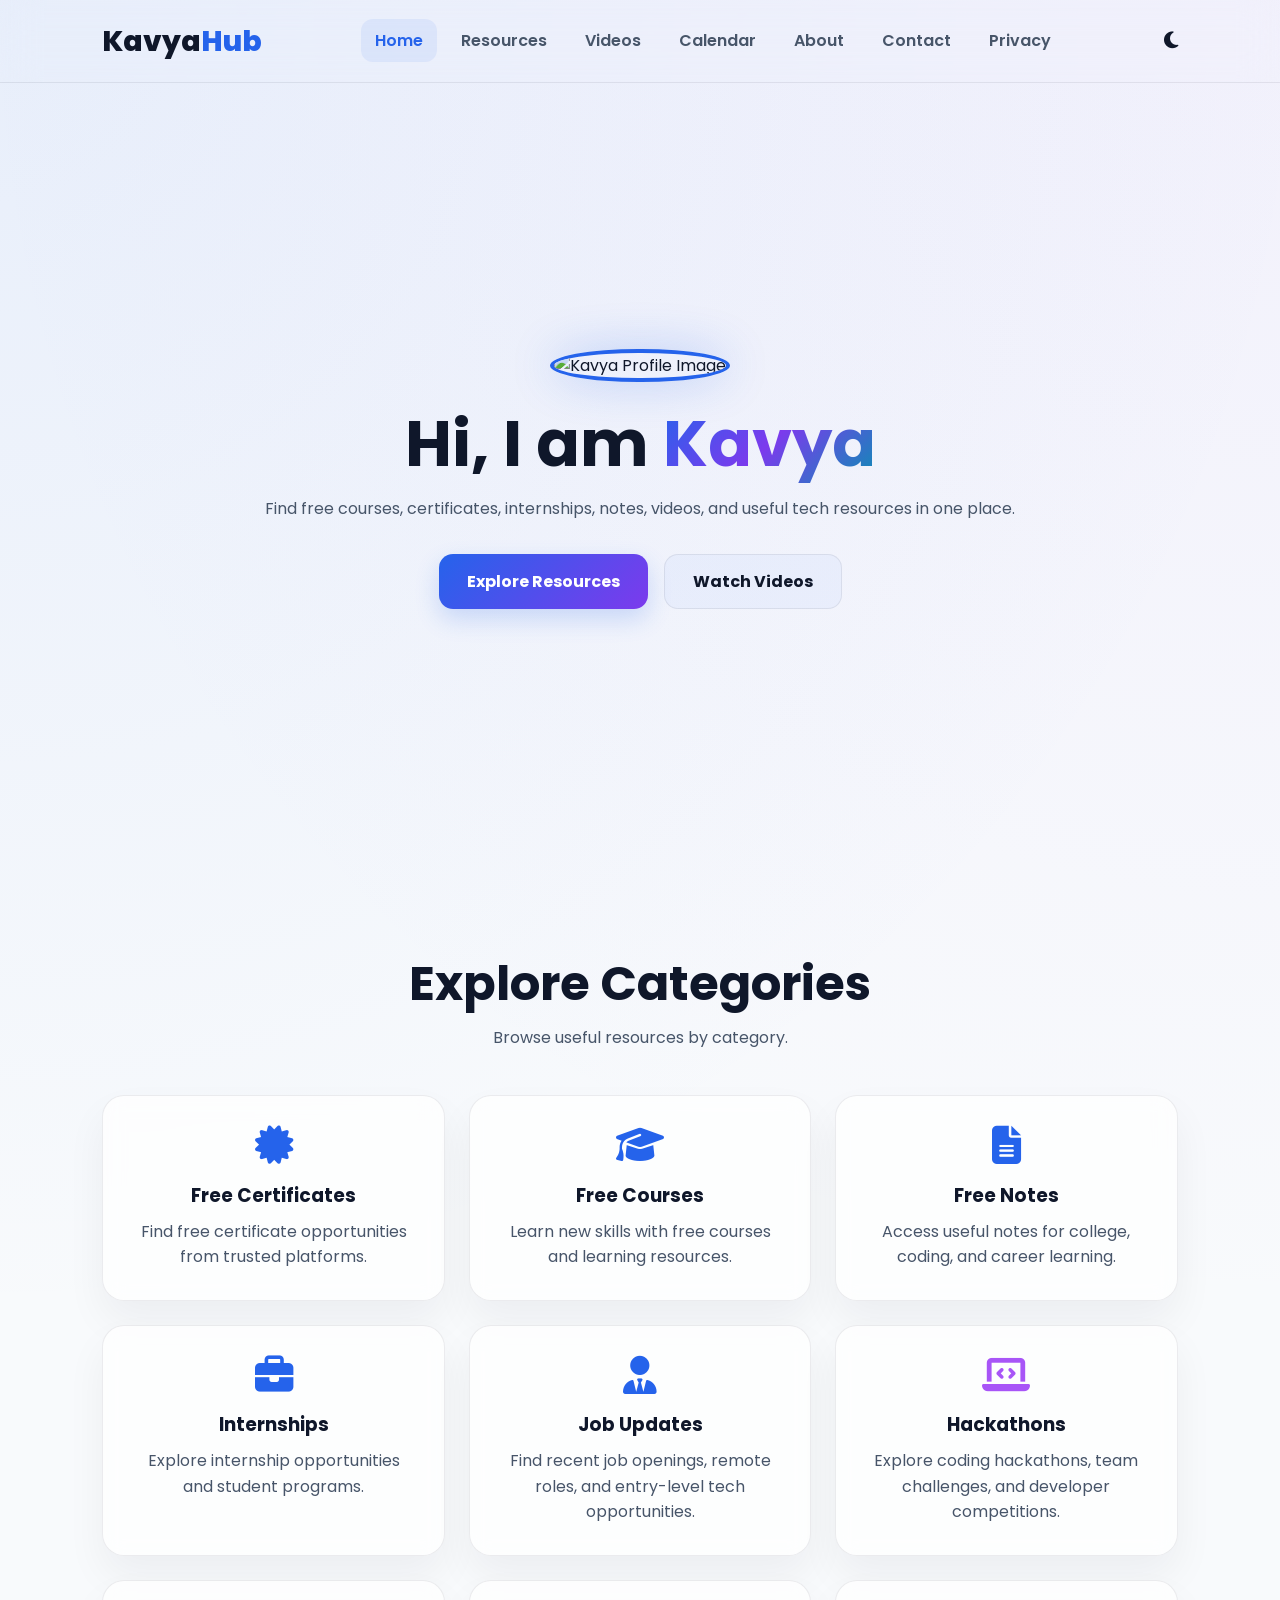
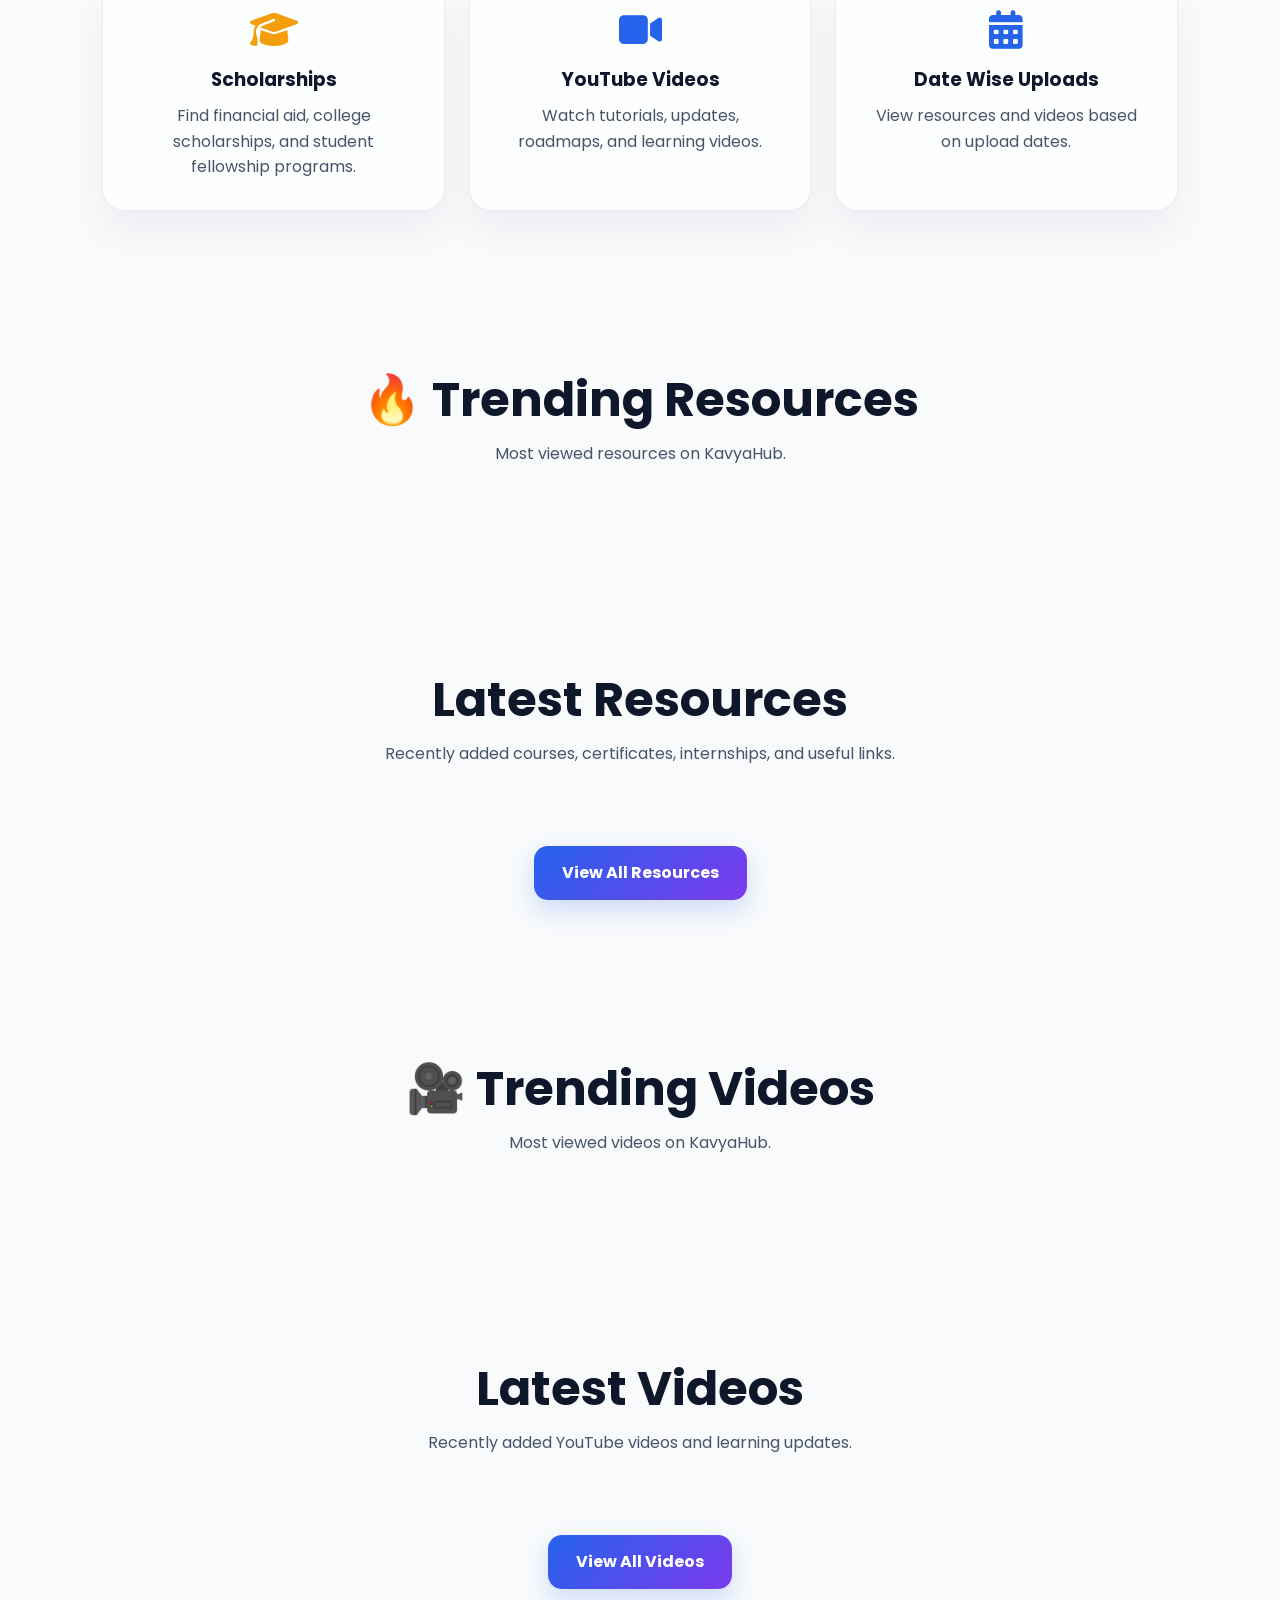
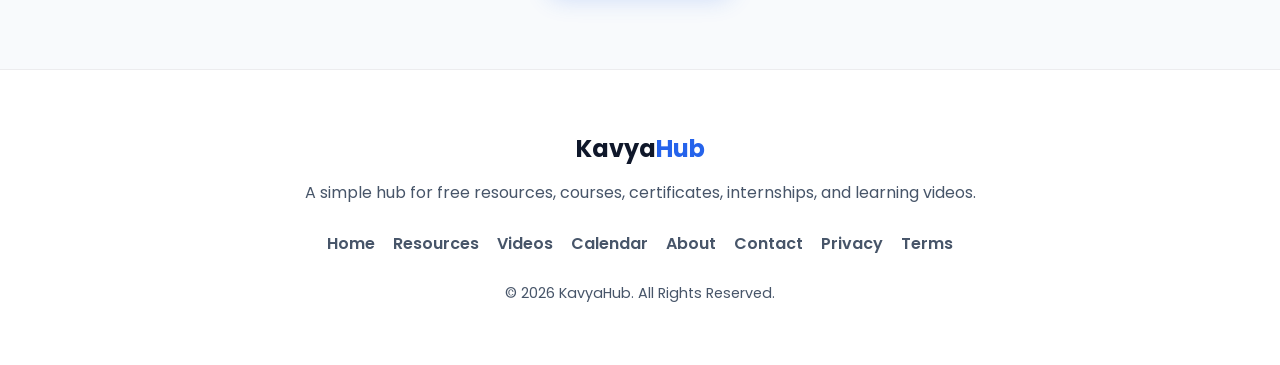
==== commit c732e2ad: "Added sitemap and google verification" ====
--- a/index.html
+++ b/index.html
@@ -15,6 +15,8 @@
   <link href="https://fonts.googleapis.com/css2?family=Poppins:wght@400;500;600;700;800&display=swap" rel="stylesheet" />
 
   <link rel="stylesheet" href="https://cdnjs.cloudflare.com/ajax/libs/font-awesome/6.5.1/css/all.min.css" />
+
+  <link rel="icon" type="image/x-icon" href="assets/favicon.ico">
 </head>
 
 <body>
@@ -253,6 +255,7 @@
         <a href="about.html">About</a>
         <a href="contact.html">Contact</a>
         <a href="privacy.html">Privacy</a>
+        <a href="terms.html">Terms</a>
       </div>
 
       <p class="copyright">© 2026 KavyaHub. All Rights Reserved.</p>
--- a/css/style.css
+++ b/css/style.css
@@ -1002,4 +1002,6 @@
 .description-modal-box::-webkit-scrollbar-thumb {
   background: var(--border);
   border-radius: 999px;
-}+}
+
+.policy-card-container a { color: var(--primary-color); text-decoration: underline; }
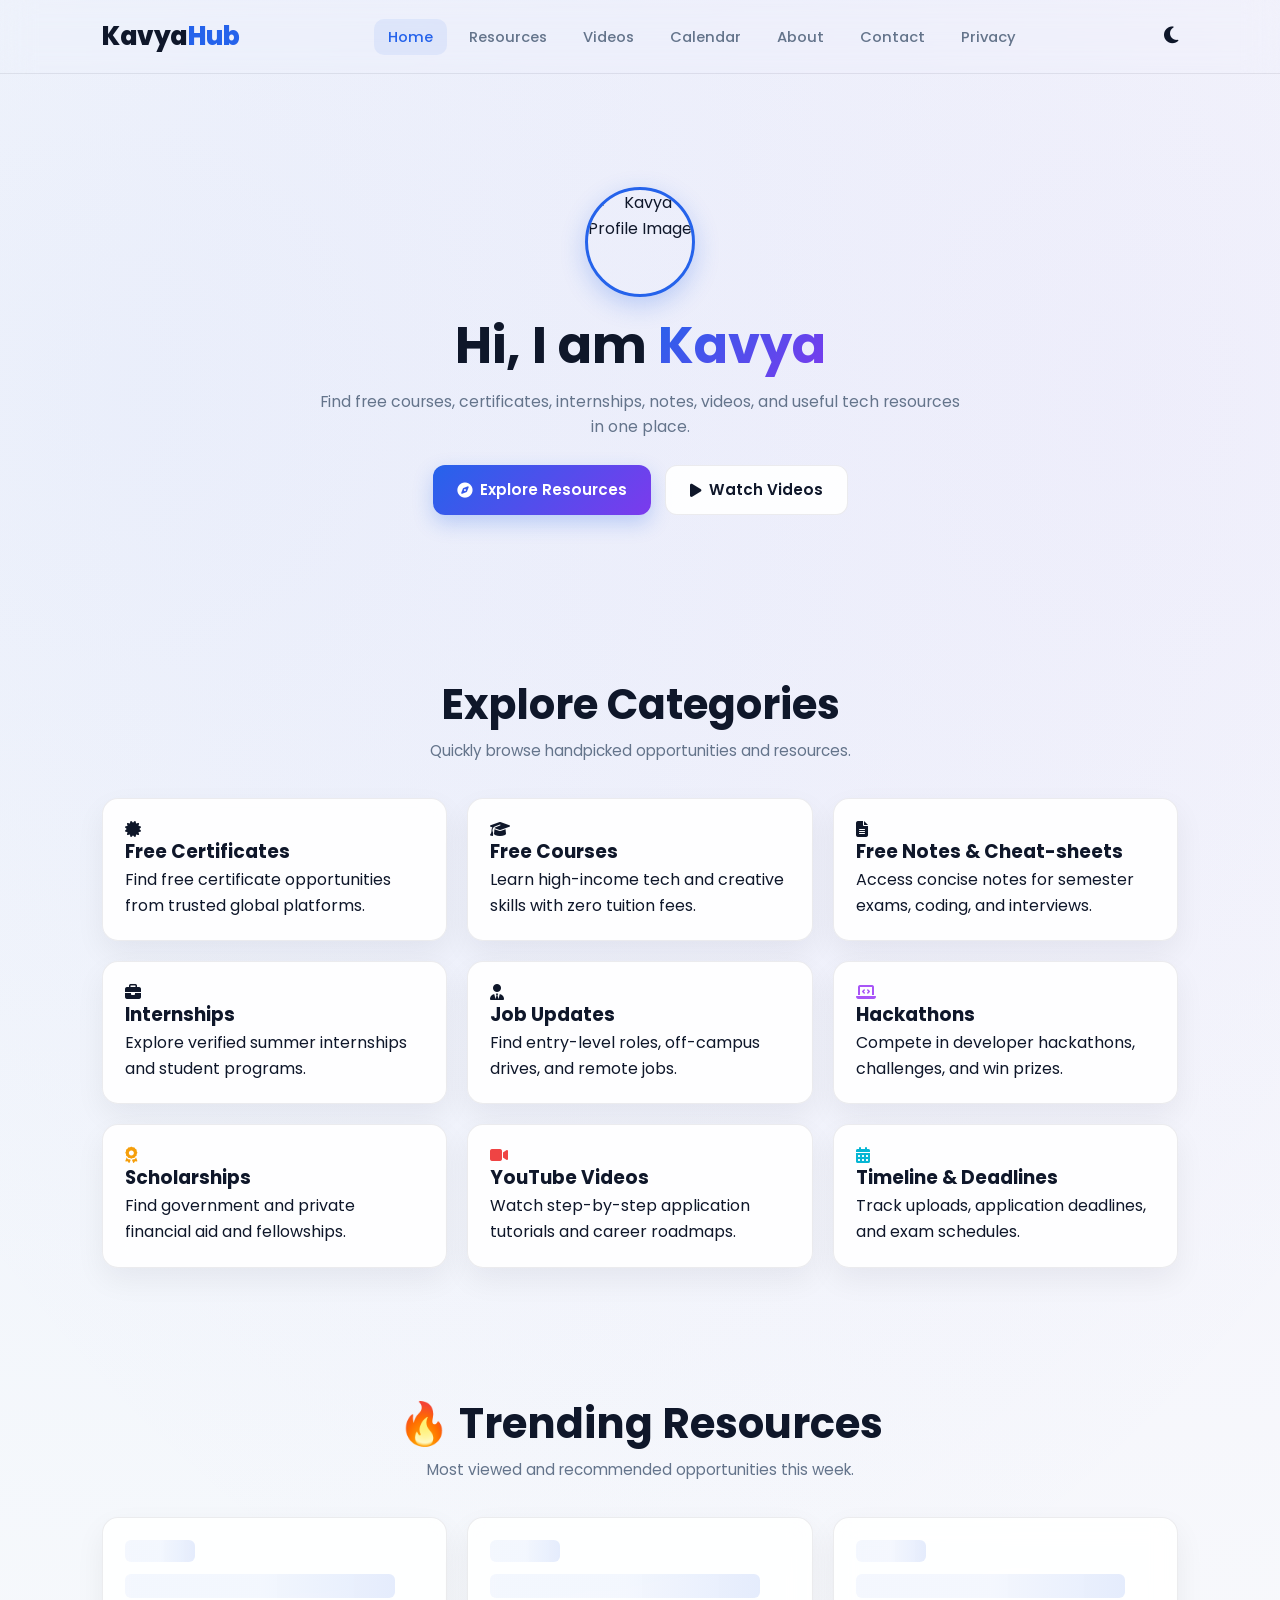
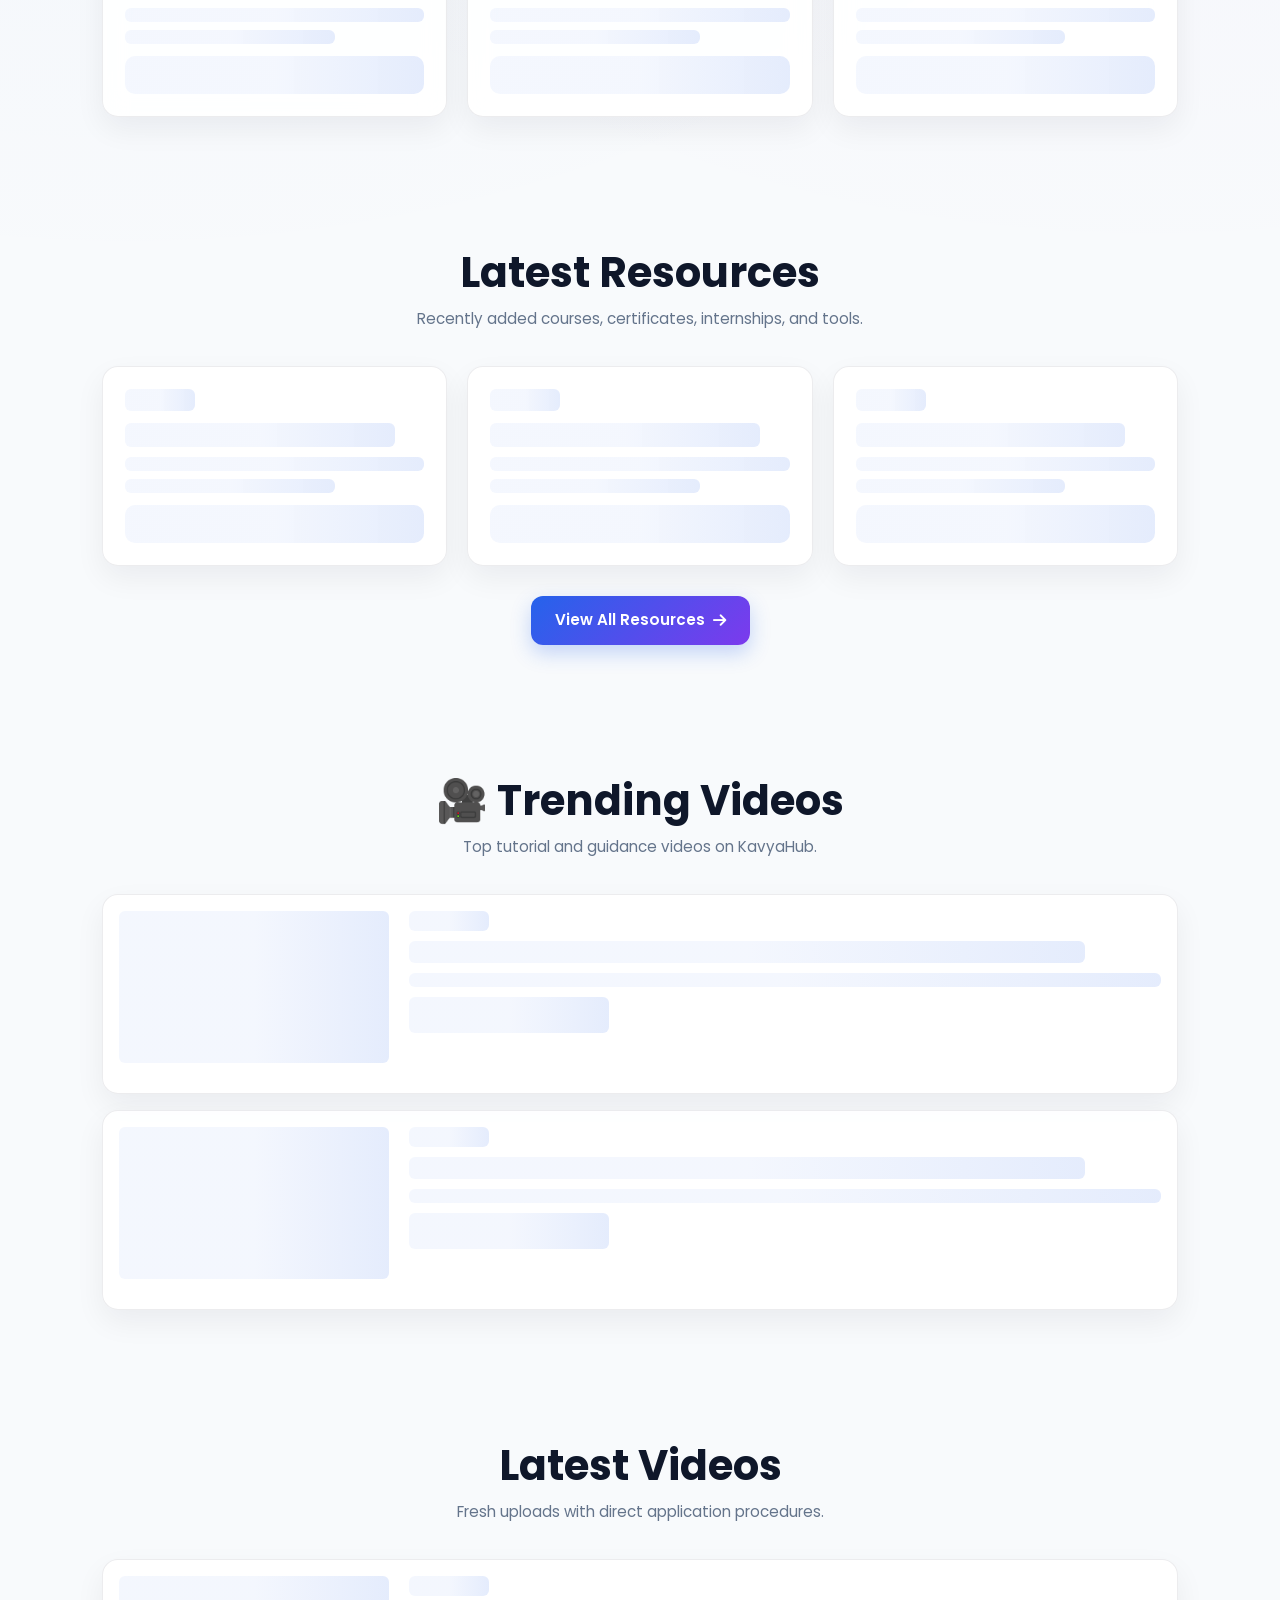
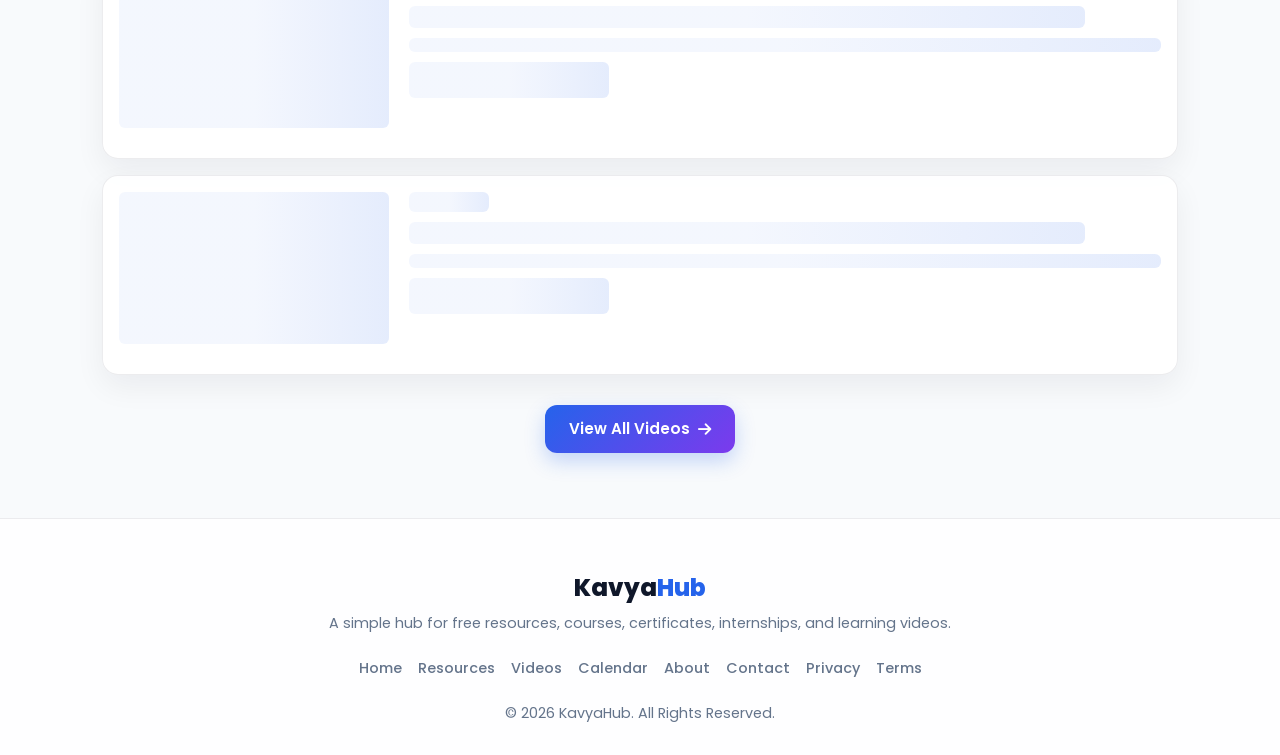
==== commit eb9b754b: "feat: complete website setup and add README" ====
--- a/index.html
+++ b/index.html
@@ -1,26 +1,49 @@
 <!DOCTYPE html>
 <html lang="en">
 <head>
+
+  <!-- Google AdSense (Temporarily commented until custom domain setup) -->
+  <!-- <script async src="https://pagead2.googlesyndication.com/pagead/js/adsbygoogle.js?client=ca-pub-8222208732348820" crossorigin="anonymous"></script> -->
+      
   <meta charset="UTF-8" />
   <meta name="viewport" content="width=device-width, initial-scale=1.0" />
-
-  <title>KavyaHub | Free Resources & Videos</title>
+  <meta http-equiv="X-UA-Compatible" content="IE=edge" />
+
+  <title>KavyaHub | Free Resources, Courses, Jobs & Learning Videos</title>
   <meta name="description" content="Find free courses, certificates, internships, notes, videos, and useful tech resources in one place on KavyaHub." />
-
+  <meta name="keywords" content="free courses, certificates, internships, scholarships, tech resources, developer roadmaps, KavyaHub" />
+  <meta name="author" content="KavyaHub" />
+
+  <!-- Open Graph / Social Media Preview -->
+  <meta property="og:type" content="website" />
+  <meta property="og:url" content="https://kavyahub.vercel.app/" />
+  <meta property="og:title" content="KavyaHub | Free Resources, Courses & Tech Opportunities" />
+  <meta property="og:description" content="Find free courses, certificates, internships, hackathons, and curated tech resources." />
+  <meta property="og:image" content="assets/images/profile.jpg" />
+
+  <!-- Stylesheets -->
   <link rel="stylesheet" href="css/style.css" />
   <link rel="stylesheet" href="css/responsive.css" />
 
+  <!-- Google Fonts -->
   <link rel="preconnect" href="https://fonts.googleapis.com" />
   <link rel="preconnect" href="https://fonts.gstatic.com" crossorigin />
   <link href="https://fonts.googleapis.com/css2?family=Poppins:wght@400;500;600;700;800&display=swap" rel="stylesheet" />
 
+  <!-- Font Awesome Icons -->
   <link rel="stylesheet" href="https://cdnjs.cloudflare.com/ajax/libs/font-awesome/6.5.1/css/all.min.css" />
 
-  <link rel="icon" type="image/x-icon" href="assets/favicon.ico">
+  <!-- Favicon -->
+  <link rel="icon" type="image/x-icon" href="assets/favicon.ico" />
+
+  <!-- Search Console Verification -->
+  <meta name="google-site-verification" content="V012I6QjMBbe9HUwTa3a6tEa7CRTwHXAJgt__shFxTc" />
+
 </head>
 
 <body>
 
+  <!-- Top Header Navigation -->
   <header class="main-header">
     <nav class="navbar">
 
@@ -29,7 +52,7 @@
       </div>
 
       <ul class="nav-links" id="navLinks">
-        <li><a href="index.html">Home</a></li>
+        <li><a href="index.html" class="active">Home</a></li>
         <li><a href="resources.html">Resources</a></li>
         <li><a href="videos.html">Videos</a></li>
         <li><a href="calendar.html">Calendar</a></li>
@@ -38,12 +61,12 @@
         <li><a href="privacy.html">Privacy</a></li>
       </ul>
 
-      <div class="header-controls" style="display: flex; align-items: center; gap: 15px;">
-        <button type="button" class="theme-toggle-btn" id="themeToggleBtn" aria-label="Toggle Theme" style="background: none; border: none; font-size: 1.2rem; cursor: pointer; color: var(--text-main); transition: transform 0.2s;">
+      <div class="header-controls">
+        <button type="button" class="theme-toggle-btn" id="themeToggleBtn" aria-label="Toggle Dark/Light Mode">
           <i class="fa-solid fa-moon"></i>
         </button>
         
-        <div class="menu-icon" id="menuIcon" style="margin: 0;">
+        <div class="menu-icon" id="menuIcon" aria-label="Open Navigation Menu">
           <i class="fa-solid fa-bars"></i>
         </div>
       </div>
@@ -52,6 +75,7 @@
   </header>
 
   <main>
+    <!-- Hero Section -->
     <section class="hero-section">
       <div class="hero-content">
 
@@ -71,147 +95,151 @@
         </p>
 
         <div class="hero-buttons">
-          <a href="resources.html" class="btn primary-btn">Explore Resources</a>
-          <a href="videos.html" class="btn secondary-btn">Watch Videos</a>
+          <a href="resources.html" class="btn primary-btn"><i class="fa-solid fa-compass"></i> Explore Resources</a>
+          <a href="videos.html" class="btn secondary-btn"><i class="fa-solid fa-play"></i> Watch Videos</a>
         </div>
 
       </div>
     </section>
 
-    <section class="social-section" id="socialSection" style="display:none;">
+    <!-- Social Links Section (Dynamic) -->
+    <section class="social-section" id="socialSection" style="display: none;">
       <div class="section-heading">
         <h2>Connect With Me</h2>
-        <p>Follow my official social media accounts for updates.</p>
-      </div>
-
+        <p>Follow my official social media accounts for instant updates.</p>
+      </div>
       <div class="social-cards" id="socialCardsContainer"></div>
     </section>
 
-    <section class="accounts-section" id="otherAccountsSection" style="display:none;">
+    <!-- Other Accounts Section (Dynamic) -->
+    <section class="accounts-section" id="otherAccountsSection" style="display: none;">
       <div class="section-heading">
         <h2>My Other Accounts</h2>
-        <p>Explore my other active channels and pages.</p>
-      </div>
-
+        <p>Explore my other active channels, portfolios, and pages.</p>
+      </div>
       <div class="account-list" id="otherAccountsContainer"></div>
     </section>
 
+    <!-- Categories Grid Section -->
     <section class="category-section">
       <div class="section-heading">
         <h2>Explore Categories</h2>
-        <p>Browse useful resources by category.</p>
+        <p>Quickly browse handpicked opportunities and resources.</p>
       </div>
 
       <div class="category-grid">
-        <a href="resources.html" class="category-card">
+        <a href="resources.html?type=certificate" class="category-card">
           <i class="fa-solid fa-certificate"></i>
           <h3>Free Certificates</h3>
-          <p>Find free certificate opportunities from trusted platforms.</p>
-        </a>
-
-        <a href="resources.html" class="category-card">
+          <p>Find free certificate opportunities from trusted global platforms.</p>
+        </a>
+
+        <a href="resources.html?type=course" class="category-card">
           <i class="fa-solid fa-graduation-cap"></i>
           <h3>Free Courses</h3>
-          <p>Learn new skills with free courses and learning resources.</p>
-        </a>
-
-        <a href="resources.html" class="category-card">
+          <p>Learn high-income tech and creative skills with zero tuition fees.</p>
+        </a>
+
+        <a href="resources.html?type=notes" class="category-card">
           <i class="fa-solid fa-file-lines"></i>
-          <h3>Free Notes</h3>
-          <p>Access useful notes for college, coding, and career learning.</p>
-        </a>
-
-        <a href="resources.html" class="category-card">
+          <h3>Free Notes & Cheat-sheets</h3>
+          <p>Access concise notes for semester exams, coding, and interviews.</p>
+        </a>
+
+        <a href="resources.html?type=internship" class="category-card">
           <i class="fa-solid fa-briefcase"></i>
           <h3>Internships</h3>
-          <p>Explore internship opportunities and student programs.</p>
-        </a>
-
-        <a href="resources.html" class="category-card">
+          <p>Explore verified summer internships and student programs.</p>
+        </a>
+
+        <a href="resources.html?type=job" class="category-card">
           <i class="fa-solid fa-user-tie"></i>
           <h3>Job Updates</h3>
-          <p>Find recent job openings, remote roles, and entry-level tech opportunities.</p>
-        </a>
-
-        <!-- UPGRADE: New Premium Connected Category Deep-Link Cards -->
-        <a href="resources.html?search=hackathon" class="category-card">
+          <p>Find entry-level roles, off-campus drives, and remote jobs.</p>
+        </a>
+
+        <a href="resources.html?type=hackathon" class="category-card">
           <i class="fa-solid fa-laptop-code" style="color: #a855f7;"></i>
           <h3>Hackathons</h3>
-          <p>Explore coding hackathons, team challenges, and developer competitions.</p>
-        </a>
-
-        <a href="resources.html?search=scholarship" class="category-card">
-          <i class="fa-solid fa-graduation-cap" style="color: #f59e0b;"></i>
+          <p>Compete in developer hackathons, challenges, and win prizes.</p>
+        </a>
+
+        <a href="resources.html?type=scholarship" class="category-card">
+          <i class="fa-solid fa-award" style="color: #f59e0b;"></i>
           <h3>Scholarships</h3>
-          <p>Find financial aid, college scholarships, and student fellowship programs.</p>
+          <p>Find government and private financial aid and fellowships.</p>
         </a>
 
         <a href="videos.html" class="category-card">
-          <i class="fa-solid fa-video"></i>
+          <i class="fa-solid fa-video" style="color: #ef4444;"></i>
           <h3>YouTube Videos</h3>
-          <p>Watch tutorials, updates, roadmaps, and learning videos.</p>
+          <p>Watch step-by-step application tutorials and career roadmaps.</p>
         </a>
 
         <a href="calendar.html" class="category-card">
-          <i class="fa-solid fa-calendar-days"></i>
-          <h3>Date Wise Uploads</h3>
-          <p>View resources and videos based on upload dates.</p>
-        </a>
-      </div>
-    </section>
-
+          <i class="fa-solid fa-calendar-days" style="color: #06b6d4;"></i>
+          <h3>Timeline & Deadlines</h3>
+          <p>Track uploads, application deadlines, and exam schedules.</p>
+        </a>
+      </div>
+    </section>
+
+    <!-- Trending Resources Section -->
     <section class="latest-section">
       <div class="section-heading">
         <h2>🔥 Trending Resources</h2>
-        <p>Most viewed resources on KavyaHub.</p>
-      </div>
-      <div class="latest-grid" id="trendingResources"></div>
-    </section>
-
+        <p>Most viewed and recommended opportunities this week.</p>
+      </div>
+      <div class="resources-grid home-resources-grid" id="trendingResources"></div>
+    </section>
+
+    <!-- Latest Uploaded Resources Section -->
     <section class="latest-section">
       <div class="section-heading">
         <h2>Latest Resources</h2>
-        <p>Recently added courses, certificates, internships, and useful links.</p>
-      </div>
-
-      <div class="latest-grid" id="homeLatestResources"></div>
+        <p>Recently added courses, certificates, internships, and tools.</p>
+      </div>
+
+      <div class="resources-grid home-resources-grid" id="homeLatestResources"></div>
 
       <div class="center-btn">
-        <a href="resources.html" class="btn primary-btn">View All Resources</a>
-      </div>
-    </section>
-
+        <a href="resources.html" class="btn primary-btn">View All Resources <i class="fa-solid fa-arrow-right"></i></a>
+      </div>
+    </section>
+
+    <!-- Trending Videos Section (Horizontal List) -->
     <section class="latest-section">
       <div class="section-heading">
         <h2>🎥 Trending Videos</h2>
-        <p>Most viewed videos on KavyaHub.</p>
-      </div>
-      <div class="latest-grid" id="trendingVideos"></div>
-    </section>
-
+        <p>Top tutorial and guidance videos on KavyaHub.</p>
+      </div>
+      <div class="youtube-video-list home-video-horizontal-list" id="trendingVideos"></div>
+    </section>
+
+    <!-- Latest Videos Section (Horizontal List) -->
     <section class="latest-section">
       <div class="section-heading">
         <h2>Latest Videos</h2>
-        <p>Recently added YouTube videos and learning updates.</p>
-      </div>
-
-      <div class="latest-grid" id="homeLatestVideos"></div>
+        <p>Fresh uploads with direct application procedures.</p>
+      </div>
+
+      <div class="youtube-video-list home-video-horizontal-list" id="homeLatestVideos"></div>
 
       <div class="center-btn">
-        <a href="videos.html" class="btn primary-btn">View All Videos</a>
+        <a href="videos.html" class="btn primary-btn">View All Videos <i class="fa-solid fa-arrow-right"></i></a>
       </div>
     </section>
   </main>
 
+  <!-- Social Link Unlock Modal -->
   <div class="popup-overlay" id="popupOverlay">
     <div class="popup-box">
-
       <button class="popup-close" id="popupClose" aria-label="Close Popup">
         <i class="fa-solid fa-xmark"></i>
       </button>
 
-      <h2>Unlock This Link</h2>
-      <p>Please subscribe on YouTube and follow on Instagram before opening the resource link.</p>
+      <h2>Unlock This Resource Link</h2>
+      <p>Subscribe on YouTube and follow on Instagram to support us before opening the link.</p>
 
       <div class="popup-buttons">
         <a href="https://youtube.com/@kavyachaurasiya02?si=dYvcTb6afUdeQWhQ" class="popup-social-btn youtube-btn" target="_blank" rel="noopener noreferrer">
@@ -224,24 +252,24 @@
       </div>
 
       <button class="continue-btn" id="continueBtn">I Followed, Continue</button>
-
     </div>
   </div>
 
-  <!-- UPGRADE: Global Premium Detail Modal Popup Layout (For clean formatting and preventing grid stretching) -->
-  <div class="description-modal-overlay" id="descriptionModalOverlay" style="display: none; position: fixed; top: 0; left: 0; width: 100%; height: 100%; background: rgba(0,0,0,0.4); backdrop-filter: blur(8px); z-index: 2000; align-items: center; justify-content: center; padding: 20px;">
-    <div class="description-modal-box" style="background: var(--bg-card); border: 1px solid var(--border-color); width: 100%; max-width: 650px; border-radius: 16px; padding: 25px; position: relative; max-height: 85vh; overflow-y: auto; box-shadow: 0 20px 40px rgba(0,0,0,0.15);">
-      <button class="modal-close-btn" id="descriptionModalClose" aria-label="Close Modal" style="position: absolute; top: 15px; right: 15px; background: none; border: none; font-size: 1.2rem; cursor: pointer; color: var(--text-main);">
+  <!-- Resource Detail Read More Modal -->
+  <div class="description-modal-overlay" id="descriptionModalOverlay">
+    <div class="description-modal-box">
+      <button class="modal-close-btn" id="descriptionModalClose" aria-label="Close Details Modal">
         <i class="fa-solid fa-xmark"></i>
       </button>
-      <div class="modal-badge-row" id="modalBadgeRow" style="margin-bottom: 12px; display: flex; flex-wrap: wrap; gap: 6px;"></div>
-      <h3 id="modalTitle" style="font-size: 1.4rem; font-weight: 700; color: var(--text-main); margin-bottom: 10px; padding-right: 25px;">Resource Title</h3>
-      <div class="modal-meta-info" id="modalMetaInfo" style="margin-bottom: 15px;"></div>
-      <div class="modal-description-content" id="modalDescriptionContent" style="font-size: 0.95rem; color: var(--text-main); line-height: 1.6; white-space: pre-line; margin-bottom: 20px;"></div>
-      <div class="modal-action-row" id="modalActionRow" style="display: flex; gap: 10px; width: 100%;"></div>
+      <div class="modal-badge-row" id="modalBadgeRow"></div>
+      <h3 id="modalTitle">Resource Title</h3>
+      <div class="modal-meta-info" id="modalMetaInfo"></div>
+      <div class="modal-description-content" id="modalDescriptionContent"></div>
+      <div class="modal-action-row" id="modalActionRow"></div>
     </div>
   </div>
 
+  <!-- Main Footer -->
   <footer class="footer">
     <div class="footer-content">
       <h2>Kavya<span>Hub</span></h2>
@@ -262,6 +290,7 @@
     </div>
   </footer>
 
+  <!-- Scripts -->
   <script src="https://cdn.jsdelivr.net/npm/@supabase/supabase-js@2"></script>
   <script src="supabase/config.js"></script>
   <script src="js/main.js"></script>
--- a/css/style.css
+++ b/css/style.css
@@ -1,50 +1,53 @@
 /* ==========================================================================
-   KAVYAHUB - GLOBAL CENTRAL ARCHITECTURE STYLESHEET (AUDITED & LIVE-SYNCED)
-   Description: Core tokens, variables, generic element overrides, layout systems,
-                components, modals, and dynamic list-view blocks.
+   KAVYAHUB - GLOBAL CENTRAL ARCHITECTURE STYLESHEET (AUDITED & SYNCED)
    ========================================================================== */
 
 /* --------------------------------------------------------------------------
-   1. GLOBAL CENTRAL STYLE TOKENS (LIGHT STATE DEFAULT & DARK LIFECYCLE HOOKS)
+   1. GLOBAL TOKENS & DARK MODE LIFECYCLE HOOKS
    -------------------------------------------------------------------------- */
 :root {
-  /* Premium Crisp Light Theme Tokens Base */
   --primary: #2563eb;
+  --primary-rgb: 37, 99, 235;
   --secondary: #7c3aed;
   --accent: #0891b2;
   --dark: #0f172a;
-  --bg: #f8fafc;
-  --card: rgba(255, 255, 255, 0.75);
+  
+  --bg-main: #f8fafc;
+  --bg-card: rgba(255, 255, 255, 0.9);
   --card-solid: #ffffff;
-  --border: rgba(15, 23, 42, 0.08);
-  --text: #0f172a;
+  --border-color: rgba(15, 23, 42, 0.08);
+  
   --text-main: #0f172a;
+  --text-muted: #64748b;
   --text-light: #475569;
-  --muted: #64748b;
+  
   --success: #16a34a;
   --danger: #dc2626;
-  --shadow: 0 20px 40px rgba(15, 23, 42, 0.05);
+  --warning: #f59e0b;
+  --purple: #9333ea;
   
-  /* Shared Base Tokens */
-  --primary-rgb: 37, 99, 235;
-}
-
-/* Centralized Dark Mode Lifecycle Hook Overrides (Prevents Layout Shifting Flashes) */
+  --shadow: 0 12px 30px rgba(15, 23, 42, 0.06);
+  --shadow-hover: 0 20px 40px rgba(37, 99, 235, 0.12);
+}
+
 .dark-mode {
   --primary: #3b82f6;
+  --primary-rgb: 59, 130, 246;
   --secondary: #8b5cf6;
   --accent: #06b6d4;
   --dark: #020617;
-  --bg: #0f172a;
-  --card: rgba(30, 41, 59, 0.85);
-  --card-solid: #1e293b;
-  --border: rgba(148, 163, 184, 0.18);
-  --text: #ffffff;
-  --text-main: #ffffff;
+  
+  --bg-main: #0b0f19;
+  --bg-card: rgba(17, 24, 39, 0.9);
+  --card-solid: #111827;
+  --border-color: rgba(255, 255, 255, 0.08);
+  
+  --text-main: #f8fafc;
+  --text-muted: #94a3b8;
   --text-light: #cbd5e1;
-  --muted: #94a3b8;
-  --shadow: 0 20px 50px rgba(0, 0, 0, 0.35);
-  --primary-rgb: 59, 130, 246;
+  
+  --shadow: 0 12px 30px rgba(0, 0, 0, 0.35);
+  --shadow-hover: 0 20px 40px rgba(0, 0, 0, 0.5);
 }
 
 * {
@@ -60,24 +63,16 @@
 body {
   font-family: "Poppins", sans-serif;
   background: 
-    radial-gradient(circle at top left, rgba(var(--primary-rgb), 0.08), transparent 35%),
-    radial-gradient(circle at top right, rgba(139, 92, 246, 0.06), transparent 35%),
-    var(--bg);
-  color: var(--text);
+    radial-gradient(circle at 10% 10%, rgba(var(--primary-rgb), 0.06), transparent 40%),
+    radial-gradient(circle at 90% 10%, rgba(124, 58, 237, 0.05), transparent 40%),
+    var(--bg-main);
+  color: var(--text-main);
   line-height: 1.6;
   min-height: 100vh;
   overflow-x: hidden;
   transition: background-color 0.3s ease, color 0.3s ease;
 }
 
-/* Smooth Body Override when Dark Mode is Active */
-.dark-mode body {
-  background: 
-    radial-gradient(circle at top left, rgba(59, 130, 246, 0.18), transparent 35%),
-    radial-gradient(circle at top right, rgba(139, 92, 246, 0.15), transparent 35%),
-    var(--bg);
-}
-
 a {
   text-decoration: none;
   color: inherit;
@@ -86,35 +81,104 @@
 img {
   max-width: 100%;
   height: auto;
-}
-
-/* --------------------------------------------------------------------------
-   2. CONTENT LAYOUT BLOCKS & STRUCTURAL HEADINGS
+  display: block;
+}
+
+/* --------------------------------------------------------------------------
+   2. CONTENT LAYOUT BLOCKS & TYPOGRAPHY
    -------------------------------------------------------------------------- */
 section {
-  padding: 80px 8%;
+  padding: 65px 8%;
 }
 
 .section-heading {
   text-align: center;
-  margin-bottom: 45px;
+  margin-bottom: 35px;
 }
 
 .section-heading h1,
 .section-heading h2 {
-  font-size: clamp(2rem, 4vw, 3rem);
+  font-size: clamp(1.8rem, 4vw, 2.6rem);
+  margin-bottom: 8px;
+  line-height: 1.25;
+  font-weight: 700;
+  color: var(--text-main);
+}
+
+.section-heading p {
+  color: var(--text-muted);
+  max-width: 700px;
+  margin: auto;
+  font-size: 0.95rem;
+}
+
+/* --------------------------------------------------------------------------
+   3. HERO SECTION & COMPACT AVATAR
+   -------------------------------------------------------------------------- */
+.hero-section {
+  min-height: 60vh;
+  display: flex;
+  align-items: center;
+  justify-content: center;
+  padding: 55px 8% 40px;
+}
+
+.hero-content {
+  text-align: center;
+  max-width: 800px;
+}
+
+.profile-image-box {
+  display: inline-block;
+  margin-bottom: 18px;
+  position: relative;
+}
+
+.profile-image {
+  width: 110px;
+  height: 110px;
+  border-radius: 50%;
+  object-fit: cover;
+  border: 3px solid var(--primary);
+  box-shadow: 0 8px 25px rgba(var(--primary-rgb), 0.25);
+  transition: transform 0.25s ease, box-shadow 0.25s ease;
+}
+
+.profile-image:hover {
+  transform: scale(1.05);
+  box-shadow: 0 10px 30px rgba(var(--primary-rgb), 0.4);
+}
+
+.hero-content h1 {
+  font-size: clamp(2rem, 4.5vw, 3.2rem);
   margin-bottom: 12px;
   line-height: 1.2;
-}
-
-.section-heading p {
-  color: var(--text-light);
-  max-width: 760px;
-  margin: auto;
-}
-
-/* --------------------------------------------------------------------------
-   3. GLOBAL BUTTON INTERACTION HOOKS
+  color: var(--text-main);
+}
+
+.hero-content span {
+  background: linear-gradient(135deg, var(--primary), var(--secondary));
+  -webkit-background-clip: text;
+  -webkit-text-fill-color: transparent;
+}
+
+.hero-bio {
+  color: var(--text-muted);
+  max-width: 650px;
+  margin: 0 auto 26px;
+  font-size: 0.98rem;
+  line-height: 1.6;
+}
+
+.hero-buttons {
+  display: flex;
+  justify-content: center;
+  gap: 14px;
+  flex-wrap: wrap;
+}
+
+/* --------------------------------------------------------------------------
+   4. GLOBAL BUTTONS & CHIPS
    -------------------------------------------------------------------------- */
 .btn,
 .small-btn,
@@ -123,86 +187,107 @@
 .video-watch-btn,
 .read-more-btn,
 .share-btn,
-.trending-chip {
+.trending-chip,
+.watch-btn {
   border: none;
   cursor: pointer;
   font-family: inherit;
-  font-weight: 700;
+  font-weight: 600;
   outline: none;
-  transition: transform 0.2s cubic-bezier(0.4, 0, 0.2, 1), background-color 0.2s ease, box-shadow 0.2s ease, border-color 0.2s ease, color 0.2s ease;
+  display: inline-flex;
+  align-items: center;
+  justify-content: center;
+  gap: 8px;
+  transition: all 0.2s ease;
 }
 
 .btn {
-  padding: 14px 28px;
-  border-radius: 14px;
-  display: inline-flex;
-  align-items: center;
-  justify-content: center;
+  padding: 12px 24px;
+  border-radius: 12px;
+  font-size: 0.95rem;
 }
 
 .primary-btn,
-.small-btn,
 .unlock-btn,
+.watch-btn,
 .video-watch-btn {
   background: linear-gradient(135deg, var(--primary), var(--secondary));
-  color: white !important;
-  box-shadow: 0 10px 25px rgba(var(--primary-rgb), 0.2);
+  color: #ffffff !important;
+  box-shadow: 0 8px 20px rgba(var(--primary-rgb), 0.25);
 }
 
 .secondary-btn {
-  border: 1px solid var(--border);
-  color: var(--text-main);
-  background: rgba(var(--primary-rgb), 0.04);
+  border: 1px solid var(--border-color);
+  color: var(--text-main);
+  background: var(--bg-card);
 }
 
 .primary-btn:hover,
-.secondary-btn:hover,
-.small-btn:hover,
 .unlock-btn:hover,
-.video-watch-btn:hover,
-.continue-btn:hover,
-.share-btn:hover,
-.trending-chip:hover {
-  transform: translateY(-3px);
+.watch-btn:hover,
+.video-watch-btn:hover {
+  transform: translateY(-2px);
+  box-shadow: 0 12px 25px rgba(var(--primary-rgb), 0.35);
+}
+
+.secondary-btn:hover {
+  background: rgba(var(--primary-rgb), 0.08);
+  border-color: var(--primary);
 }
 
 .small-btn {
-  padding: 11px 18px;
+  padding: 10px 16px;
   border-radius: 10px;
-  font-size: 0.9rem;
+  font-size: 0.88rem;
 }
 
 .unlock-btn {
   width: 100%;
-  margin-top: 20px;
-  padding: 13px;
-  border-radius: 12px;
-}
-
-/* --------------------------------------------------------------------------
-   4. STICKY GLASSMORPHIC HEADER NAVBAR
+  padding: 12px 18px;
+  border-radius: 10px;
+}
+
+.share-btn {
+  width: 42px;
+  height: 42px;
+  min-width: 42px;
+  border-radius: 10px;
+  background: rgba(var(--primary-rgb), 0.05);
+  border: 1px solid var(--border-color);
+  color: var(--text-main);
+}
+
+.share-btn:hover {
+  background: var(--primary) !important;
+  color: #ffffff !important;
+  border-color: var(--primary) !important;
+}
+
+/* --------------------------------------------------------------------------
+   5. STICKY HEADER NAVBAR
    -------------------------------------------------------------------------- */
 .main-header {
   position: sticky;
   top: 0;
   z-index: 999;
-  background: rgba(var(--card-solid), 0.82);
-  backdrop-filter: blur(18px);
-  -webkit-backdrop-filter: blur(18px);
-  border-bottom: 1px solid var(--border);
+  background: rgba(var(--bg-main), 0.85);
+  backdrop-filter: blur(16px);
+  -webkit-backdrop-filter: blur(16px);
+  border-bottom: 1px solid var(--border-color);
 }
 
 .navbar {
   display: flex;
   justify-content: space-between;
   align-items: center;
-  padding: 18px 8%;
+  padding: 16px 8%;
 }
 
 .logo a {
-  font-size: 1.8rem;
+  font-size: 1.6rem;
   font-weight: 800;
   color: var(--text-main);
+  letter-spacing: -0.5px;
 }
 
 .logo span {
@@ -213,14 +298,16 @@
   display: flex;
   align-items: center;
   list-style: none;
-  gap: 10px;
+  gap: 8px;
 }
 
 .nav-links a {
-  color: var(--text-light);
-  font-weight: 600;
-  padding: 10px 14px;
-  border-radius: 12px;
+  color: var(--text-muted);
+  font-weight: 500;
+  font-size: 0.92rem;
+  padding: 8px 14px;
+  border-radius: 10px;
+  transition: all 0.2s ease;
 }
 
 .nav-links a.active,
@@ -231,102 +318,60 @@
 
 .dark-mode .nav-links a.active,
 .dark-mode .nav-links a:hover {
-  color: white;
+  color: #ffffff;
   background: rgba(59, 130, 246, 0.16);
+}
+
+.header-controls {
+  display: flex;
+  align-items: center;
+  gap: 14px;
+}
+
+.theme-toggle-btn {
+  background: none;
+  border: none;
+  font-size: 1.2rem;
+  cursor: pointer;
+  color: var(--text-main);
+  transition: transform 0.2s ease;
+}
+
+.theme-toggle-btn:hover {
+  transform: scale(1.15) rotate(15deg);
+  color: var(--primary);
 }
 
 .menu-icon {
   display: none;
-  font-size: 1.5rem;
-  cursor: pointer;
-  color: var(--text-main);
-}
-
-.theme-toggle-btn {
-  color: var(--text-main);
-}
-
-.theme-toggle-btn:hover {
-  transform: scale(1.1);
-  color: var(--primary);
-}
-
-/* --------------------------------------------------------------------------
-   5. LANDING HERO BLOCK SECTIONS
-   -------------------------------------------------------------------------- */
-.hero-section {
-  min-height: 88vh;
-  display: flex;
-  align-items: center;
-  justify-content: center;
-}
-
-.resources-hero {
-  padding-bottom: 35px;
-}
-
-.hero-content {
-  text-align: center;
-  max-width: 920px;
-}
-
-.profile-image {
-  width: 170px;
-  height: 170px;
-  border-radius: 50%;
-  border: 4px solid var(--primary);
-  object-fit: cover;
-  box-shadow: 0 0 45px rgba(var(--primary-rgb), 0.25);
-  margin-bottom: 25px;
-}
-
-.hero-content h1 {
-  font-size: clamp(2.2rem, 5vw, 4rem);
-  margin-bottom: 15px;
-  line-height: 1.15;
-  color: var(--text-main);
-}
-
-.hero-content span {
-  background: linear-gradient(135deg, var(--primary), var(--secondary), var(--accent));
-  -webkit-background-clip: text;
-  -webkit-text-fill-color: transparent;
-  color: transparent;
-}
-
-.hero-bio {
-  color: var(--text-light);
-  max-width: 760px;
+  font-size: 1.3rem;
+  cursor: pointer;
+  color: var(--text-main);
+}
+
+/* --------------------------------------------------------------------------
+   6. SEARCH SECTION & AUTOCOMPLETE
+   -------------------------------------------------------------------------- */
+.search-section {
+  padding-top: 10px;
+  padding-bottom: 25px;
+}
+
+.search-box-wrapper {
+  position: relative;
+  max-width: 720px;
   margin: auto;
 }
 
-.hero-buttons {
-  margin-top: 32px;
-  display: flex;
-  justify-content: center;
-  gap: 16px;
-  flex-wrap: wrap;
-}
-
-/* --------------------------------------------------------------------------
-   6. USER INTERACTION MODULES (SEARCH BAR & TABS)
-   -------------------------------------------------------------------------- */
-.search-section {
-  padding-top: 15px;
-  padding-bottom: 30px;
-}
-
 .search-box {
   width: 100%;
-  max-width: 780px;
-  margin: auto;
-  background: var(--card-solid);
-  border: 1px solid var(--border);
-  border-radius: 18px;
-  padding: 16px 20px;
-  display: flex;
-  align-items: center;
-  gap: 14px;
+  background: var(--bg-card);
+  border: 1px solid var(--border-color);
+  border-radius: 16px;
+  padding: 12px 18px;
+  display: flex;
+  align-items: center;
+  gap: 12px;
   box-shadow: var(--shadow);
 }
 
@@ -336,493 +381,675 @@
   border: none;
   outline: none;
   color: var(--text-main);
-  font-size: 1rem;
+  font-size: 0.95rem;
   font-family: inherit;
 }
 
 .search-box input::placeholder {
-  color: var(--muted);
+  color: var(--text-muted);
 }
 
 .search-box i {
   color: var(--primary);
-  font-size: 1.1rem;
-}
-
+  font-size: 1.05rem;
+}
+
+.clear-search-btn {
+  background: none;
+  border: none;
+  color: var(--text-muted);
+  cursor: pointer;
+  font-size: 1rem;
+  padding: 4px;
+}
+
+.clear-search-btn:hover {
+  color: var(--danger);
+}
+
+.search-suggestions-box {
+  position: absolute;
+  top: 100%;
+  left: 0;
+  width: 100%;
+  background: var(--bg-card);
+  border: 1px solid var(--border-color);
+  border-radius: 12px;
+  margin-top: 6px;
+  box-shadow: 0 10px 25px rgba(0,0,0,0.15);
+  z-index: 1000;
+  max-height: 250px;
+  overflow-y: auto;
+  backdrop-filter: blur(10px);
+}
+
+.autocomplete-suggestion-row {
+  padding: 10px 16px;
+  cursor: pointer;
+  border-bottom: 1px solid var(--border-color);
+  color: var(--text-main);
+  font-size: 0.88rem;
+  display: flex;
+  align-items: center;
+  gap: 10px;
+  transition: background 0.15s ease;
+}
+
+.autocomplete-suggestion-row:hover {
+  background: rgba(var(--primary-rgb), 0.08);
+}
+
+.autocomplete-suggestion-row i {
+  color: var(--text-muted);
+  font-size: 0.8rem;
+}
+
+.trending-chips-container {
+  display: flex;
+  gap: 8px;
+  flex-wrap: wrap;
+  margin-top: 14px;
+  justify-content: center;
+  align-items: center;
+}
+
+.trending-label {
+  font-size: 0.85rem;
+  font-weight: 500;
+  color: var(--text-muted);
+}
+
+.trending-chip {
+  background: var(--bg-card);
+  border: 1px solid var(--border-color);
+  padding: 5px 12px;
+  border-radius: 20px;
+  font-size: 0.8rem;
+  font-weight: 500;
+  cursor: pointer;
+  color: var(--text-main);
+  box-shadow: 0 2px 5px rgba(0,0,0,0.02);
+}
+
+.trending-chip:hover {
+  border-color: var(--primary);
+  background: rgba(var(--primary-rgb), 0.08);
+  color: var(--primary);
+}
+
+/* --------------------------------------------------------------------------
+   7. FILTER PILLS & ADVANCED DRAWER
+   -------------------------------------------------------------------------- */
 .filter-section {
   padding-top: 10px;
-  padding-bottom: 35px;
+  padding-bottom: 20px;
 }
 
 .filter-container {
   display: flex;
   justify-content: center;
-  gap: 12px;
+  gap: 8px;
   flex-wrap: wrap;
 }
 
-.filter-btn,
 .video-filter-btn {
-  padding: 11px 18px;
+  padding: 8px 16px;
   border-radius: 999px;
-  background: var(--card-solid);
-  border: 1px solid var(--border);
-  color: var(--text-light);
-  cursor: pointer;
-  font-family: inherit;
-  font-weight: 600;
-  transition: background 0.2s ease, color 0.2s ease, border-color 0.2s ease;
-}
-
-.filter-btn.active,
-.filter-btn:hover,
+  background: var(--bg-card);
+  border: 1px solid var(--border-color);
+  color: var(--text-muted);
+  font-size: 0.85rem;
+  font-weight: 500;
+  cursor: pointer;
+}
+
 .video-filter-btn.active,
 .video-filter-btn:hover {
   background: linear-gradient(135deg, var(--primary), var(--secondary));
-  color: white !important;
+  color: #ffffff !important;
   border-color: transparent;
 }
 
-/* --------------------------------------------------------------------------
-   7. CORE CARDS ARCHITECTURE FEED MODULES
-   -------------------------------------------------------------------------- */
-.social-cards,
-.category-grid,
-.latest-grid,
-.resources-grid,
-.video-grid {
+.sector-filter-container {
+  display: flex;
+  gap: 16px;
+  flex-wrap: wrap;
+  justify-content: center;
+  align-items: center;
+  margin-top: 5px;
+  margin-bottom: 25px;
+  font-size: 0.88rem;
+  color: var(--text-main);
+}
+
+.sector-filter-label {
+  font-weight: 600;
+  color: var(--text-muted);
+}
+
+.sector-checkbox-pill {
+  display: inline-flex;
+  align-items: center;
+  gap: 6px;
+  cursor: pointer;
+  font-weight: 500;
+  background: var(--bg-card);
+  border: 1px solid var(--border-color);
+  padding: 5px 12px;
+  border-radius: 20px;
+}
+
+.sector-checkbox-pill input {
+  cursor: pointer;
+  accent-color: var(--primary);
+}
+
+.filter-panel-section {
+  padding-top: 0;
+  padding-bottom: 30px;
+}
+
+.filter-panel {
+  max-width: 720px;
+  margin: auto;
+  background: var(--bg-card);
+  border: 1px solid var(--border-color);
+  border-radius: 16px;
+  padding: 20px;
+  box-shadow: var(--shadow);
+}
+
+.filter-panel-header {
+  display: flex;
+  align-items: center;
+  justify-content: space-between;
+  margin-bottom: 16px;
+  border-bottom: 1px solid var(--border-color);
+  padding-bottom: 10px;
+}
+
+.filter-panel-header h3 {
+  font-size: 1.1rem;
+  color: var(--text-main);
+}
+
+.clear-filters-link {
+  background: none;
+  border: none;
+  color: var(--danger);
+  font-size: 0.85rem;
+  font-weight: 600;
+  cursor: pointer;
+}
+
+.filter-group {
+  margin-bottom: 16px;
+}
+
+.filter-group-title {
+  font-size: 0.85rem;
+  font-weight: 600;
+  color: var(--text-muted);
+  margin-bottom: 8px;
+}
+
+.filter-options-grid {
   display: grid;
-  grid-template-columns: repeat(auto-fit, minmax(280px, 1fr));
-  gap: 24px;
-}
-
-.social-card,
-.category-card,
-.resource-card,
-.account-card,
-.featured-card,
-.video-card {
-  background: var(--card);
-  border: 1px solid var(--border);
-  border-radius: 22px;
-  box-shadow: var(--shadow);
-  backdrop-filter: blur(10px);
-  -webkit-backdrop-filter: blur(10px);
-  display: flex;
-  flex-direction: column;
-}
-
-.social-card:hover,
-.category-card:hover,
-.resource-card:hover,
-.account-card:hover,
-.video-card:hover,
-.featured-card:hover {
-  transform: translateY(-6px);
-  border-color: rgba(var(--primary-rgb), 0.45);
-}
-
-.social-card,
-.category-card {
-  padding: 30px;
-  text-align: center;
-}
-
-.social-card i,
-.category-card i {
-  font-size: 2.4rem;
-  margin-bottom: 16px;
-  color: var(--primary);
-}
-
-.social-card h3,
-.category-card h3,
-.resource-card h3 {
-  margin-bottom: 8px;
-  color: var(--text-main);
-}
-
-.social-card p,
-.category-card p,
-.resource-card p {
-  color: var(--text-light);
-}
-
-/* --------------------------------------------------------------------------
-   8. EXTERNAL RELATED ACCOUNTS FEEDS
-   -------------------------------------------------------------------------- */
-.account-list {
-  display: flex;
-  flex-direction: column;
-  gap: 18px;
-}
-
-.account-card {
-  padding: 22px;
-  display: flex;
-  flex-direction: row !important;
-  align-items: center;
-  justify-content: space-between;
-  gap: 18px;
-}
-
-.account-card i {
-  font-size: 2rem;
-  color: var(--primary);
-}
-
-/* --------------------------------------------------------------------------
-   9. DYNAMIC CONTENT COMPONENT CONTROLS (PILLS, LABELS, COUNTS)
-   -------------------------------------------------------------------------- */
-.resource-card {
-  padding: 24px;
-  overflow: hidden;
-}
-
-.resource-card small {
-  display: inline-block;
-  color: var(--muted);
-  margin-top: 4px;
+  grid-template-columns: repeat(auto-fit, minmax(130px, 1fr));
+  gap: 8px;
+}
+
+.filter-options-row {
+  display: flex;
+  gap: 12px;
+  flex-wrap: wrap;
+}
+
+.filter-check-label {
+  background: rgba(var(--primary-rgb), 0.03);
+  border: 1px solid var(--border-color);
+  padding: 8px 12px;
+  border-radius: 8px;
+  cursor: pointer;
+  color: var(--text-main);
+  display: flex;
+  gap: 8px;
+  align-items: center;
+  font-size: 0.82rem;
   font-weight: 500;
 }
 
-.tag-row {
-  display: flex;
+.filter-check-label input {
+  accent-color: var(--primary);
+}
+
+.active-filters-wrapper {
+  margin-top: 14px;
+  border-top: 1px solid var(--border-color);
+  padding-top: 12px;
+}
+
+.active-filters {
+  display: flex;
+  gap: 6px;
   flex-wrap: wrap;
-  gap: 8px;
-  margin-bottom: 12px;
-}
-
-.tag {
-  display: inline-flex;
+  margin-top: 6px;
+}
+
+.active-filter-chip {
   background: rgba(var(--primary-rgb), 0.1);
   color: var(--primary);
+  border: 1px solid rgba(var(--primary-rgb), 0.2);
+  padding: 4px 10px;
+  border-radius: 20px;
+  font-size: 0.78rem;
+  font-weight: 500;
+  display: inline-flex;
+  align-items: center;
+  gap: 6px;
+}
+
+.remove-chip-btn {
+  background: none;
+  border: none;
+  color: var(--primary);
+  cursor: pointer;
+  font-size: 0.9rem;
+  font-weight: 700;
+}
+
+/* --------------------------------------------------------------------------
+   8. BADGES, METADATA PILLS & STATUS
+   -------------------------------------------------------------------------- */
+.tag-row {
+  display: flex;
+  flex-wrap: wrap;
+  gap: 6px;
+  margin-bottom: 10px;
+  align-items: center;
+}
+
+.badge-pill {
+  padding: 3px 10px;
+  border-radius: 6px;
+  font-size: 0.75rem;
+  font-weight: 600;
+  display: inline-flex;
+  align-items: center;
+  gap: 4px;
+  text-transform: capitalize;
+}
+
+.neutral-pill {
+  background: rgba(var(--primary-rgb), 0.08);
+  color: var(--primary);
   border: 1px solid rgba(var(--primary-rgb), 0.18);
-  padding: 6px 14px;
-  border-radius: 999px;
+}
+
+.primary-pill {
+  background: rgba(var(--primary-rgb), 0.12);
+  color: var(--primary);
+  border: 1px solid rgba(var(--primary-rgb), 0.25);
+}
+
+.govt-pill {
+  background: rgba(59, 130, 246, 0.12);
+  color: #3b82f6;
+  border: 1px solid rgba(59, 130, 246, 0.25);
+}
+
+.private-pill {
+  background: rgba(100, 116, 139, 0.1);
+  color: var(--text-muted);
+  border: 1px solid var(--border-color);
+}
+
+.gold-pill {
+  background: linear-gradient(135deg, #f59e0b, #d97706);
+  color: #ffffff;
+  box-shadow: 0 2px 6px rgba(245, 158, 11, 0.25);
+}
+
+.purple-pill {
+  background: rgba(147, 51, 234, 0.12);
+  color: #9333ea;
+  border: 1px solid rgba(147, 51, 234, 0.25);
+}
+
+.meta-row {
+  display: flex;
+  gap: 10px;
+  align-items: center;
+  margin-bottom: 10px;
   font-size: 0.8rem;
-  font-weight: 700;
-  text-transform: capitalize;
-}
-
-.resource-count-section {
-  padding-top: 10px;
-  padding-bottom: 20px;
-  text-align: center;
-}
-
-.resource-count-section h3 {
-  color: var(--text-light);
-}
-
-.resource-count-section span {
-  color: var(--text-main);
-  font-weight: 800;
-}
-
-/* --------------------------------------------------------------------------
-   10. MAIN FEATURED CARD WRAPPER
-   -------------------------------------------------------------------------- */
-.featured-resource {
-  padding-top: 25px;
-  padding-bottom: 45px;
-}
-
-.featured-card {
-  max-width: 980px;
-  margin: auto;
-  padding: 34px;
-  text-align: center;
-  background: linear-gradient(135deg, rgba(var(--primary-rgb), 0.08), rgba(139, 92, 246, 0.05)), var(--card);
-}
-
-.featured-badge {
+}
+
+.status-indicator {
   display: inline-flex;
-  margin-bottom: 16px;
-  padding: 8px 14px;
-  border-radius: 999px;
-  background: rgba(250, 204, 21, 0.15);
-  color: #b45309;
-  border: 1px solid rgba(250, 204, 21, 0.3);
-  font-weight: 700;
-}
-
-.dark-mode .featured-badge {
-  background: rgba(250, 204, 21, 0.12);
-  color: #fde68a;
-  border: 1px solid rgba(250, 204, 21, 0.25);
-}
-
-.featured-actions {
-  display: flex;
-  justify-content: center;
-  gap: 14px;
-  margin-top: 20px;
-  flex-wrap: wrap;
-}
-
-.featured-actions .unlock-btn,
-.featured-actions .video-watch-btn {
-  width: auto;
-  margin-top: 0;
-  padding: 13px 22px;
-}
-
-/* --------------------------------------------------------------------------
-   11. SPECIFIC YOUTUBE MEDIA OVERLAY CONTEXT
-   -------------------------------------------------------------------------- */
-.video-grid {
-  grid-template-columns: repeat(auto-fit, minmax(320px, 1fr));
-}
-
-.video-card {
-  overflow: hidden;
-}
-
-.video-thumbnail {
-  width: 100%;
-  height: 220px;
-  object-fit: cover;
-  background: #020617;
+  align-items: center;
+  gap: 5px;
+  font-weight: 500;
+  color: var(--text-muted);
+}
+
+.status-dot {
+  width: 8px;
+  height: 8px;
+  border-radius: 50%;
+}
+
+.status-dot.active {
+  background: #22c55e;
+}
+
+.status-dot.inactive {
+  background: #ef4444;
+}
+
+/* --------------------------------------------------------------------------
+   9. CARD GRIDS & RESOURCE CARDS
+   -------------------------------------------------------------------------- */
+.resources-grid,
+.latest-grid,
+.category-grid,
+.social-cards {
+  display: grid;
+  grid-template-columns: repeat(auto-fill, minmax(280px, 1fr));
+  gap: 20px;
+  width: 100%;
+}
+
+.home-resources-grid {
+  grid-template-columns: repeat(auto-fill, minmax(300px, 1fr)) !important;
+}
+
+.resource-card,
+.category-card,
+.social-card {
+  background: var(--bg-card);
+  border: 1px solid var(--border-color);
   border-radius: 16px;
-  margin-bottom: 16px;
-  border: 1px solid var(--border);
-}
-
-.center-btn {
-  text-align: center;
-  margin-top: 35px;
-}
-
-.empty-state {
-  text-align: center;
-  padding: 55px 20px;
-  color: var(--text-light);
-}
-
-.empty-state i {
-  font-size: 3rem;
-  color: var(--primary);
-  margin-bottom: 15px;
-}
-
-/* --------------------------------------------------------------------------
-   12. MUTABLE RESOURCES EXPANDABLE LIST SYSTEM (CONSOLIDATED ENHANCEMENT)
-   -------------------------------------------------------------------------- */
-.resources-grid .resource-card {
+  padding: 22px;
+  box-shadow: var(--shadow);
+  backdrop-filter: blur(12px);
+  -webkit-backdrop-filter: blur(12px);
   display: flex;
   flex-direction: column;
-}
-
-/* Expandable Descriptions Engine */
+  transition: transform 0.2s ease, border-color 0.2s ease, box-shadow 0.2s ease;
+}
+
+.resource-card:hover,
+.category-card:hover,
+.social-card:hover {
+  transform: translateY(-4px);
+  border-color: rgba(var(--primary-rgb), 0.35);
+  box-shadow: var(--shadow-hover);
+}
+
+.card-title,
+.resource-card h3 {
+  font-size: 1.15rem;
+  font-weight: 600;
+  color: var(--text-main);
+  margin-bottom: 8px;
+  line-height: 1.35;
+}
+
+.resource-description-clamp,
 .resource-description {
   display: -webkit-box;
   -webkit-line-clamp: 2;
   -webkit-box-orient: vertical;
   overflow: hidden;
-  color: var(--text-light);
+  color: var(--text-muted);
+  font-size: 0.9rem;
+  line-height: 1.55;
   margin-bottom: 8px;
 }
 
-.resource-description.expanded {
-  display: block !important;
-  -webkit-line-clamp: unset !important;
-  overflow: visible !important;
-}
-
 .read-more-btn {
-  background: transparent;
+  background: none;
   border: none;
   color: var(--primary);
-  font-weight: 700;
+  font-size: 0.85rem;
+  font-weight: 600;
+  cursor: pointer;
   padding: 0;
   margin-bottom: 12px;
   text-align: left;
-  font-size: 0.9rem;
-}
-
-/* --------------------------------------------------------------------------
-   13. ADVANCED SELECTION EXPANDABLE SIDE-PANEL SYSTEM
-   -------------------------------------------------------------------------- */
-.filter-toggle-btn {
-  background: linear-gradient(135deg, var(--primary), var(--secondary));
-  color: white;
+  align-self: flex-start;
+}
+
+.read-more-btn:hover {
+  text-decoration: underline;
+}
+
+.card-footer-meta {
+  display: flex;
+  gap: 12px;
+  color: var(--text-muted);
+  font-size: 0.8rem;
+  margin-bottom: 14px;
+}
+
+.card-actions {
+  display: flex;
+  gap: 8px;
+  width: 100%;
+  margin-top: auto;
+}
+
+.card-actions .unlock-btn,
+.card-actions .open-resource-btn,
+.card-actions .watch-btn {
+  flex: 1;
+  margin: 0;
+}
+
+/* --------------------------------------------------------------------------
+   10. YOUTUBE-STYLE HORIZONTAL VIDEO CARDS
+   -------------------------------------------------------------------------- */
+.youtube-video-list,
+.home-video-horizontal-list {
+  display: flex;
+  flex-direction: column;
+  gap: 16px;
+  width: 100%;
+  max-width: 100%;
+  margin: 0 auto;
+}
+
+.youtube-video-card {
+  background: var(--bg-card);
+  border: 1px solid var(--border-color);
+  border-radius: 16px;
+  padding: 16px;
+  box-shadow: var(--shadow);
+  display: flex;
+  flex-direction: row;
+  gap: 20px;
+  align-items: flex-start;
+  transition: transform 0.2s ease, border-color 0.2s ease;
+  width: 100%;
+}
+
+.youtube-video-card:hover {
+  transform: translateY(-3px);
+  border-color: rgba(var(--primary-rgb), 0.35);
+  box-shadow: var(--shadow-hover);
+}
+
+.youtube-thumb-wrapper {
+  position: relative;
+  width: 270px;
+  min-width: 270px;
+  aspect-ratio: 16 / 9;
+  border-radius: 12px;
+  overflow: hidden;
+  background: #000000;
+}
+
+.youtube-card-thumbnail {
+  width: 100%;
+  height: 100%;
+  object-fit: cover;
+}
+
+.thumb-play-overlay {
+  position: absolute;
+  inset: 0;
+  background: rgba(0, 0, 0, 0.3);
+  display: flex;
+  align-items: center;
+  justify-content: center;
+  color: #ffffff;
+  font-size: 1.4rem;
+  opacity: 0;
+  transition: opacity 0.2s ease;
+}
+
+.youtube-video-card:hover .thumb-play-overlay {
+  opacity: 1;
+}
+
+.youtube-content-wrapper {
+  flex: 1;
+  min-width: 0;
+  display: flex;
+  flex-direction: column;
+  height: 100%;
+}
+
+.video-card-title {
+  font-size: 1.15rem;
+  font-weight: 600;
+  color: var(--text-main);
+  margin-bottom: 6px;
+  line-height: 1.35;
+}
+
+.yt-actions {
+  margin-top: 10px;
+  max-width: 380px;
+}
+
+.center-btn {
+  text-align: center;
+  margin-top: 30px;
+}
+
+/* --------------------------------------------------------------------------
+   11. UNIVERSAL MODAL SYSTEM & TEXT FORMATTING
+   -------------------------------------------------------------------------- */
+.description-modal-overlay,
+.popup-overlay {
+  position: fixed;
+  top: 0;
+  left: 0;
+  width: 100%;
+  height: 100%;
+  background: rgba(0, 0, 0, 0.5);
+  backdrop-filter: blur(8px);
+  -webkit-backdrop-filter: blur(8px);
+  z-index: 2000;
+  display: none;
+  align-items: center;
+  justify-content: center;
+  padding: 20px;
+}
+
+.popup-overlay.active {
+  display: flex;
+}
+
+.description-modal-box,
+.popup-box {
+  background: var(--bg-card);
+  border: 1px solid var(--border-color);
+  width: 100%;
+  max-width: 600px;
+  border-radius: 18px;
+  padding: 28px;
+  position: relative;
+  max-height: 85vh;
+  overflow-y: auto;
+  box-shadow: 0 20px 50px rgba(0, 0, 0, 0.25);
+  color: var(--text-main);
+}
+
+.modal-close-btn,
+.popup-close {
+  position: absolute;
+  top: 16px;
+  right: 16px;
+  background: rgba(var(--primary-rgb), 0.06);
   border: none;
-  padding: 10px 14px;
-  border-radius: 12px;
-  font-weight: 700;
-  display: flex;
-  align-items: center;
-  gap: 8px;
-}
-
-.filter-panel-section {
-  padding-top: 0;
-  padding-bottom: 30px;
-}
-
-.filter-panel {
-  max-width: 780px;
-  margin: auto;
-  background: var(--card-solid);
-  border: 1px solid var(--border);
-  border-radius: 18px;
-  padding: 18px;
-  box-shadow: var(--shadow);
-}
-
-.filter-panel-header {
-  display: flex;
-  align-items: center;
-  justify-content: space-between;
-  margin-bottom: 15px;
-}
-
-.filter-panel-header h3 {
-  color: var(--text-main);
-}
-
-.filter-panel-header button {
-  background: rgba(239, 68, 68, 0.1);
+  font-size: 1.1rem;
+  cursor: pointer;
+  color: var(--text-main);
+  width: 32px;
+  height: 32px;
+  border-radius: 50%;
+  display: flex;
+  align-items: center;
+  justify-content: center;
+}
+
+.modal-close-btn:hover,
+.popup-close:hover {
+  background: rgba(239, 68, 68, 0.15);
   color: var(--danger);
-  border: 1px solid rgba(239, 68, 68, 0.2);
-  padding: 8px 16px;
+}
+
+.modal-meta-info {
+  display: flex;
+  gap: 14px;
+  color: var(--text-muted);
+  font-size: 0.85rem;
+  margin-bottom: 16px;
+}
+
+.modal-description-content {
+  font-size: 0.95rem;
+  color: var(--text-main);
+  line-height: 1.65;
+  margin-bottom: 22px;
+}
+
+.formatted-paragraph {
+  margin-bottom: 10px;
+}
+
+.formatted-bullet {
+  padding-left: 8px;
+  margin-bottom: 6px;
+  color: var(--text-main);
+}
+
+.formatted-spacer {
+  height: 8px;
+}
+
+.modal-action-row,
+.popup-buttons {
+  display: flex;
+  gap: 10px;
+  width: 100%;
+}
+
+.popup-buttons {
+  margin: 20px 0 15px;
+}
+
+.popup-social-btn {
+  flex: 1;
+  padding: 12px;
   border-radius: 10px;
-  font-weight: 700;
-  cursor: pointer;
-  transition: all 0.2s ease;
-}
-
-.filter-panel-header button:hover {
-  background: var(--danger);
-  color: white;
-}
-
-.filter-options {
-  display: grid;
-  grid-template-columns: repeat(auto-fit, minmax(140px, 1fr));
-  gap: 12px;
-}
-
-.filter-options label {
-  background: var(--bg);
-  border: 1px solid var(--border);
-  padding: 12px;
-  border-radius: 12px;
-  cursor: pointer;
-  color: var(--text-light);
-  display: flex;
-  gap: 10px;
-  align-items: center;
+  color: #ffffff;
   font-weight: 600;
   font-size: 0.9rem;
 }
 
-.filter-options input[type="checkbox"] {
-  accent-color: var(--primary);
-  width: 16px;
-  height: 16px;
-}
-
-.active-filters {
-  margin-top: 15px;
-  display: flex;
-  gap: 8px;
-  flex-wrap: wrap;
-}
-
-.active-filter-chip {
-  background: rgba(var(--primary-rgb), 0.1);
-  color: var(--primary);
-  border: 1px solid rgba(var(--primary-rgb), 0.2);
-  padding: 6px 12px;
-  border-radius: 999px;
-  font-size: 0.8rem;
-  font-weight: 600;
-}
-
-/* --------------------------------------------------------------------------
-   14. MODERN PREMIUM FADE MODAL OVERLAY (OPACITY LAYERS)
-   -------------------------------------------------------------------------- */
-.popup-overlay {
-  position: fixed;
-  inset: 0;
-  background: rgba(var(--dark), 0.82);
-  backdrop-filter: blur(8px);
-  -webkit-backdrop-filter: blur(8px);
-  display: flex;
-  justify-content: center;
-  align-items: center;
-  z-index: 9999;
-  padding: 20px;
-  opacity: 0;
-  pointer-events: none;
-  transition: opacity 0.3s ease-in-out;
-}
-
-.popup-overlay.active {
-  opacity: 1;
-  pointer-events: auto;
-}
-
-.popup-box {
-  background: var(--card-solid);
-  width: 100%;
-  max-width: 520px;
-  padding: 34px;
-  border-radius: 24px;
-  text-align: center;
-  position: relative;
-  border: 1px solid var(--border);
-  box-shadow: var(--shadow);
-}
-
-.popup-box h2 {
-  margin-bottom: 12px;
-  color: var(--text-main);
-}
-
-.popup-box p {
-  color: var(--text-light);
-}
-
-.popup-close {
-  position: absolute;
-  top: 14px;
-  right: 14px;
-  background: rgba(var(--text-main), 0.06);
-  color: var(--text-main);
-  border: none;
-  cursor: pointer;
-  font-size: 1.1rem;
-  width: 36px;
-  height: 36px;
-  border-radius: 50%;
-  display: flex;
-  align-items: center;
-  justify-content: center;
-}
-
-.popup-buttons {
-  display: flex;
-  gap: 14px;
-  margin-top: 24px;
-  justify-content: center;
-  flex-wrap: wrap;
-}
-
-.popup-social-btn {
-  padding: 13px 20px;
-  border-radius: 13px;
-  color: white;
-  font-weight: 700;
-  min-width: 145px;
-  display: inline-flex;
-  align-items: center;
-  justify-content: center;
-  gap: 8px;
-}
-
 .youtube-btn {
   background: #ff0000;
 }
@@ -833,83 +1060,157 @@
 
 .continue-btn {
   width: 100%;
-  margin-top: 20px;
-  padding: 14px;
-  border-radius: 13px;
+  padding: 12px;
+  border-radius: 10px;
   background: var(--success);
-  color: white;
-}
-
-/* --------------------------------------------------------------------------
-   15. FEATURE INJECTIONS (TOASTS, QUICK SHARES, CLICKABLE TRENDING CHIPS)
-   -------------------------------------------------------------------------- */
-/* Premium Centered Toast Component Wrapper */
+  color: #ffffff;
+  font-weight: 600;
+}
+
+/* --------------------------------------------------------------------------
+   12. SHIMMER SKELETON LOADERS
+   -------------------------------------------------------------------------- */
+.skeleton {
+  background: linear-gradient(90deg, rgba(var(--primary-rgb), 0.05) 25%, rgba(var(--primary-rgb), 0.12) 50%, rgba(var(--primary-rgb), 0.05) 75%);
+  background-size: 200% 100%;
+  animation: shimmer 1.5s infinite;
+  border-radius: 6px;
+}
+
+@keyframes shimmer {
+  0% {
+    background-position: 200% 0;
+  }
+  100% {
+    background-position: -200% 0;
+  }
+}
+
+.skeleton-card {
+  min-height: 200px;
+  pointer-events: none;
+}
+
+.skeleton-tag {
+  width: 70px;
+  height: 22px;
+  margin-bottom: 12px;
+}
+
+.skeleton-title {
+  width: 90%;
+  height: 24px;
+  margin-bottom: 10px;
+}
+
+.skeleton-text {
+  width: 100%;
+  height: 14px;
+  margin-bottom: 8px;
+}
+
+.skeleton-btn {
+  width: 100%;
+  height: 38px;
+  margin-top: auto;
+  border-radius: 10px;
+}
+
+.yt-skeleton-thumb {
+  width: 270px;
+  min-width: 270px;
+  aspect-ratio: 16 / 9;
+}
+
+.yt-skeleton-details {
+  flex: 1;
+  display: flex;
+  flex-direction: column;
+  gap: 10px;
+}
+
+.yt-skeleton-badge {
+  width: 80px;
+  height: 20px;
+}
+
+.yt-skeleton-title {
+  width: 90%;
+  height: 22px;
+}
+
+.yt-skeleton-text {
+  width: 100%;
+  height: 14px;
+}
+
+.yt-skeleton-actions {
+  width: 200px;
+  height: 36px;
+  margin-top: auto;
+}
+
+/* --------------------------------------------------------------------------
+   13. TOASTS & EMPTY STATES
+   -------------------------------------------------------------------------- */
 .kavyahub-toast {
   position: fixed;
   bottom: -100px;
   left: 50%;
   transform: translateX(-50%);
-  background: var(--card-solid);
-  border: 1px solid var(--border);
-  color: var(--text-main);
-  padding: 14px 24px;
-  border-radius: 16px;
-  font-weight: 600;
+  background: var(--bg-card);
+  border: 1px solid var(--border-color);
+  color: var(--text-main);
+  padding: 12px 22px;
+  border-radius: 14px;
+  font-weight: 500;
+  font-size: 0.9rem;
   display: flex;
   align-items: center;
   gap: 10px;
-  z-index: 10000;
-  box-shadow: var(--shadow);
-  transition: bottom 0.4s cubic-bezier(0.175, 0.885, 0.32, 1.275), opacity 0.3s ease;
+  z-index: 9999;
+  box-shadow: 0 10px 25px rgba(0,0,0,0.15);
+  transition: bottom 0.3s cubic-bezier(0.2, 0.9, 0.3, 1), opacity 0.3s ease;
   opacity: 0;
   pointer-events: none;
-  font-size: 0.95rem;
-  white-space: nowrap;
-  backdrop-filter: blur(10px);
-  -webkit-backdrop-filter: blur(10px);
 }
 
 .kavyahub-toast.show {
-  bottom: 30px;
+  bottom: 25px;
   opacity: 1;
 }
 
-.kavyahub-toast i {
-  color: var(--success);
-  font-size: 1.2rem;
-}
-
-/* Luxury Flexible Quick-Share Icon Trigger */
-.share-btn {
-  background: rgba(var(--primary-rgb), 0.05);
-  color: var(--text-main);
-}
-
-.share-btn:hover {
-  background: linear-gradient(135deg, var(--primary), var(--secondary)) !important;
-  color: white !important;
-  border-color: transparent !important;
-}
-
-/* Micro Clicking Scale Feedback for Trending Tags */
-.trending-chip:hover {
-  border-color: var(--primary) !important;
-  background: rgba(var(--primary-rgb), 0.08) !important;
-  transform: scale(1.04) translateY(-1px);
-}
-
-/* --------------------------------------------------------------------------
-   16. BASE TERMINAL FOOTER BRANDING
+.empty-state,
+.empty-state-box {
+  text-align: center;
+  padding: 40px 20px;
+  color: var(--text-muted);
+  display: flex;
+  flex-direction: column;
+  align-items: center;
+  justify-content: center;
+  width: 100%;
+}
+
+.empty-state i {
+  font-size: 2.8rem;
+  color: var(--primary);
+  margin-bottom: 12px;
+}
+
+/* --------------------------------------------------------------------------
+   14. FOOTER
    -------------------------------------------------------------------------- */
 .footer {
-  background: var(--card-solid);
-  border-top: 1px solid var(--border);
-  padding: 60px 8%;
+  background: var(--bg-card);
+  border-top: 1px solid var(--border-color);
+  padding: 50px 8% 30px;
   text-align: center;
 }
 
 .footer-content h2 {
-  margin-bottom: 12px;
+  font-size: 1.5rem;
+  font-weight: 800;
   color: var(--text-main);
 }
 
@@ -918,21 +1219,23 @@
 }
 
 .footer-content p {
-  color: var(--text-light);
+  color: var(--text-muted);
+  font-size: 0.9rem;
+  margin-top: 4px;
 }
 
 .footer-links {
-  margin: 25px 0;
+  margin: 22px 0;
   display: flex;
   justify-content: center;
-  gap: 18px;
+  gap: 16px;
   flex-wrap: wrap;
 }
 
 .footer-links a {
-  color: var(--text-light);
-  font-weight: 600;
-  transition: color 0.2s ease;
+  color: var(--text-muted);
+  font-size: 0.9rem;
+  font-weight: 500;
 }
 
 .footer-links a:hover {
@@ -940,68 +1243,6 @@
 }
 
 .copyright {
-  margin-top: 20px;
-  font-size: 0.9rem;
-  color: var(--muted);
-}
-
-/* ==========================================================================
-   UPGRADE ADDITIONS: FRONTEND PARITY INTEGRATION (ZERO DELETION COMPLIANT)
-   ========================================================================== */
-
-/* FIX: Strict 16:9 Aspect-Ratio Clamping Module to prevent horizontal image stretching */
-.video-thumbnail, 
-.video-card-thumbnail img,
-.latest-grid img,
-.resource-card img.video-thumbnail {
-  width: 100% !important;
-  max-width: 100% !important;
-  height: auto !important;
-  aspect-ratio: 16 / 9 !important;
-  object-fit: cover !important;
-  display: block !important;
-}
-
-/* UPGRADE: Autocomplete Dropdown Panel Hover Rendering Logic */
-.search-suggestions-box {
-  max-height: 280px;
-  overflow-y: auto;
-}
-
-.autocomplete-suggestion-row:hover {
-  background: rgba(var(--primary-rgb), 0.06) !important;
-}
-
-.dark-mode .autocomplete-suggestion-row:hover {
-  background: rgba(255, 255, 255, 0.05) !important;
-}
-
-/* UPGRADE: Organization Sector Badges Interface Layer */
-.org-indicator-chip i {
-  font-size: 0.75rem !important;
-  margin-right: 2px;
-}
-
-/* UPGRADE: Universal Blurred Description Popup Modal Aesthetics */
-.description-modal-overlay {
-  transition: all 0.2s ease-in-out;
-}
-
-.description-modal-box {
-  color: var(--text-main);
-}
-
-.description-modal-box::-webkit-scrollbar {
-  width: 6px;
-}
-
-.description-modal-box::-webkit-scrollbar-track {
-  background: transparent;
-}
-
-.description-modal-box::-webkit-scrollbar-thumb {
-  background: var(--border);
-  border-radius: 999px;
-}
-
-.policy-card-container a { color: var(--primary-color); text-decoration: underline; }+  font-size: 0.85rem;
+  color: var(--text-muted);
+}
--- a/css/responsive.css
+++ b/css/responsive.css
@@ -1,46 +1,50 @@
 /* ==========================================================================
-   KAVYAHUB - GLOBAL RESPONSIVE RESPONSIVENESS OVERRIDES (AUDITED & SYNCED)
-   Description: Clean mobile-first/desktop-down layouts cascading tree.
+   KAVYAHUB - GLOBAL RESPONSIVE ENGINE (MOBILE & DESKTOP SYNCHRONIZED)
    ========================================================================== */
 
 /* --------------------------------------------------------------------------
-   1. LAPTOPS & SMALL DESKTOPS DISPLAY BOUNDS
+   1. LAPTOPS & SMALL DESKTOPS (<= 1100px)
    -------------------------------------------------------------------------- */
 @media (max-width: 1100px) {
   section {
-    padding: 70px 6%;
+    padding: 60px 5%;
   }
 
   .navbar {
-    padding: 18px 6%;
+    padding: 16px 5%;
   }
 
   .resources-grid,
   .latest-grid,
   .category-grid,
   .social-cards {
-    grid-template-columns: repeat(auto-fit, minmax(240px, 1fr));
+    grid-template-columns: repeat(auto-fill, minmax(260px, 1fr));
+    gap: 18px;
   }
 }
 
 /* --------------------------------------------------------------------------
-   2. TABLETS & LARGE SMARTPHONES CONTROL MATRIX
+   2. TABLETS & LARGE SMARTPHONES (<= 768px)
    -------------------------------------------------------------------------- */
 @media (max-width: 768px) {
   section {
-    padding: 55px 5%;
+    padding: 50px 4%;
   }
 
   .navbar {
-    padding: 16px 5%;
+    padding: 14px 4%;
   }
 
   .menu-icon {
-    display: block;
+    display: flex;
+    align-items: center;
+    justify-content: center;
+    font-size: 1.3rem;
     color: var(--text-main);
-  }
-
-  /* Slide-out Mobile Navigation Drawer Menu (FIXED: Tied background with global theme variable tokens) */
+    cursor: pointer;
+  }
+
+  /* Slide-out Navigation Drawer */
   .nav-links {
     position: fixed;
     top: 70px;
@@ -48,21 +52,20 @@
     width: 82%;
     max-width: 320px;
     height: calc(100vh - 70px);
-    background: var(--card-solid);
-    opacity: 0.99;
-    border-left: 1px solid var(--border);
+    background: var(--bg-card);
+    border-left: 1px solid var(--border-color);
     flex-direction: column;
     align-items: stretch;
     justify-content: flex-start;
-    padding: 25px;
-    transition: right 0.35s ease;
-    gap: 12px;
+    padding: 25px 20px;
+    transition: right 0.3s cubic-bezier(0.4, 0, 0.2, 1);
+    gap: 10px;
     z-index: 999;
-    box-shadow: -10px 0 30px rgba(0, 0, 0, 0.05);
-  }
-  
+    box-shadow: -10px 0 30px rgba(0, 0, 0, 0.1);
+  }
+
   .dark-mode .nav-links {
-    box-shadow: -10px 0 40px rgba(0, 0, 0, 0.4);
+    box-shadow: -10px 0 40px rgba(0, 0, 0, 0.5);
   }
 
   .nav-links.active {
@@ -76,110 +79,110 @@
   .nav-links a {
     display: block;
     width: 100%;
-    padding: 14px 16px;
-  }
-
-  /* Hero Section Component Reflows */
+    padding: 12px 16px;
+    border-radius: 8px;
+  }
+
+  /* Hero Section Component Reflow */
   .hero-section {
     min-height: auto;
-    padding-top: 70px;
-    padding-bottom: 70px;
+    padding: 60px 4% 50px;
   }
 
   .hero-content h1 {
-    font-size: 2.2rem;
+    font-size: 2.1rem;
   }
 
   .hero-bio {
     font-size: 0.95rem;
   }
 
-  .hero-buttons,
-  .featured-actions {
+  .hero-buttons {
     flex-direction: column;
+    width: 100%;
     align-items: center;
-  }
-
-  .btn,
-  .featured-actions .unlock-btn,
-  .featured-actions .video-watch-btn {
+    gap: 12px;
+  }
+
+  .btn {
     width: 100%;
     max-width: 320px;
-  }
-
-  .section-heading {
-    margin-bottom: 32px;
+    text-align: center;
   }
 
   .section-heading h1,
   .section-heading h2 {
-    font-size: 2rem;
-  }
-
+    font-size: 1.8rem;
+  }
+
+  /* Search & Filter Containers */
   .search-box {
     max-width: 100%;
-    padding: 14px 16px;
-  }
-
-  /* Horizontal Filter Tags Scrolling Bar Mechanism */
+    padding: 12px 16px;
+  }
+
+  .search-suggestions-box {
+    width: calc(100% - 20px) !important;
+    left: 10px !important;
+    transform: none !important;
+    max-width: none !important;
+  }
+
+  /* Filter Tag Slider */
   .filter-container {
     justify-content: flex-start;
     overflow-x: auto;
     flex-wrap: nowrap;
     padding-bottom: 8px;
-    -webkit-overflow-scrolling: touch; /* Butter-smooth scroll on iOS */
-  }
-
-  .filter-btn,
-  .video-filter-btn {
+    scrollbar-width: none;
+    -webkit-overflow-scrolling: touch;
+  }
+
+  .filter-container::-webkit-scrollbar {
+    display: none;
+  }
+
+  .video-filter-btn,
+  .trending-chip {
     flex: 0 0 auto;
     white-space: nowrap;
   }
 
-  /* Main Card Layout Collapsing Grids */
+  /* YouTube-Style Video Card Mobile Transformation */
+  .youtube-video-card {
+    flex-direction: column !important;
+    gap: 14px;
+    padding: 16px;
+  }
+
+  .youtube-thumb-wrapper {
+    width: 100% !important;
+    max-width: 100% !important;
+    aspect-ratio: 16 / 9;
+  }
+
+  .youtube-content-wrapper {
+    width: 100%;
+  }
+
+  /* Grids Stack */
   .resources-grid,
   .latest-grid,
   .category-grid,
-  .social-cards,
-  .video-grid {
+  .social-cards {
     grid-template-columns: 1fr;
-  }
-
-  .resource-card,
-  .category-card,
-  .social-card,
-  .featured-card {
-    border-radius: 18px;
-  }
-
-  .account-card {
-    flex-direction: column;
-    text-align: center;
-  }
-
-  /* Optimization: Responsive video box aspect ratios */
-  .video-thumbnail {
-    width: 100%;
-    height: auto;
-    aspect-ratio: 16 / 9;
-    object-fit: cover;
-  }
-
-  .popup-buttons {
-    flex-direction: column;
-  }
-
-  .popup-social-btn {
-    width: 100%;
-  }
-
-  .footer-links {
-    gap: 12px;
+    gap: 16px;
+  }
+
+  .sector-filter-container,
+  .video-sector-filters-wrapper {
+    justify-content: flex-start !important;
+    padding: 0 4px;
   }
 }
 
 /* --------------------------------------------------------------------------
-   3. STANDARD MOBILE INTERFACES (CONSOLIDATED MOBILE FLOATING BOTTOM-SHEET)
+   3. MOBILE BOTTOM SHEET & DIALOGS (<= 600px)
    -------------------------------------------------------------------------- */
 @media (max-width: 600px) {
   html, body {
@@ -188,194 +191,110 @@
     overflow-x: hidden;
   }
 
-  .popup-overlay {
+  /* Popups convert to Mobile Bottom Sheets */
+  .popup-overlay,
+  .description-modal-overlay {
     position: fixed;
     inset: 0;
     width: 100vw;
     height: 100dvh;
-    padding: 0 10px 10px;
-    align-items: flex-end; /* Custom iOS/Android bottom sheet feel */
+    padding: 0 !important;
+    align-items: flex-end !important;
     justify-content: center;
-    overflow: hidden;
-    z-index: 1000;
-  }
-
-  .popup-box {
-    width: calc(100vw - 20px);
-    max-width: calc(100vw - 20px);
-    max-height: 85vh;
-    overflow-y: auto;
-    margin: 0 auto;
-    padding: 24px 16px 18px;
-    border-radius: 24px;
-    transform: none;
-    -webkit-overflow-scrolling: touch;
-  }
-
-  .popup-box h2 {
-    font-size: 1.25rem;
-    line-height: 1.35;
-    padding: 0 24px;
-  }
-
-  .popup-box p {
-    font-size: 0.88rem;
-    line-height: 1.55;
-    white-space: normal;
-    overflow-wrap: break-word;
-  }
-
+    background: rgba(0, 0, 0, 0.6) !important;
+    backdrop-filter: blur(6px);
+    z-index: 2000;
+  }
+
+  .popup-box,
+  .description-modal-box {
+    width: 100% !important;
+    max-width: 100% !important;
+    max-height: 85vh !important;
+    border-radius: 20px 20px 0 0 !important;
+    margin: 0 !important;
+    padding: 24px 18px 25px !important;
+    box-shadow: 0 -10px 30px rgba(0, 0, 0, 0.2) !important;
+    animation: slideUpSheet 0.25s cubic-bezier(0.2, 0.9, 0.3, 1) forwards;
+  }
+
+  @keyframes slideUpSheet {
+    from {
+      transform: translateY(100%);
+    }
+    to {
+      transform: translateY(0);
+    }
+  }
+
+  .modal-action-row,
   .popup-buttons {
-    width: 100%;
-    display: flex;
-    flex-direction: column;
-    gap: 10px;
-  }
-
+    flex-direction: column !important;
+    width: 100% !important;
+    gap: 10px !important;
+  }
+
+  .modal-action-row button,
+  .modal-action-row a,
   .popup-social-btn,
   .continue-btn {
-    width: 100%;
-    max-width: 100%;
-    min-width: 0;
-    display: inline-flex;
-    align-items: center;
+    width: 100% !important;
     justify-content: center;
-    padding: 13px 14px;
-    font-size: 0.9rem;
-  }
-
-  .popup-close {
-    top: 10px;
-    right: 10px;
+    text-align: center;
+  }
+
+  .filter-panel-section {
+    padding: 0 4%;
+  }
+
+  .filter-options-grid {
+    grid-template-columns: 1fr 1fr;
   }
 }
 
 /* --------------------------------------------------------------------------
-   4. ULTRA-SMALL PORTRAIT PHONES DISPLAY OPTIMIZATION
+   4. ULTRA-SMALL PORTRAIT DEVICES (<= 480px)
    -------------------------------------------------------------------------- */
 @media (max-width: 480px) {
   section {
-    padding: 45px 4%;
+    padding: 40px 3.5%;
   }
 
   .logo a {
-    font-size: 1.45rem;
+    font-size: 1.35rem;
   }
 
   .hero-content h1 {
-    font-size: 1.85rem;
+    font-size: 1.75rem;
   }
 
   .section-heading h1,
   .section-heading h2 {
-    font-size: 1.65rem;
+    font-size: 1.5rem;
   }
 
   .profile-image {
-    width: 125px;
-    height: 125px;
+    width: 110px;
+    height: 110px;
   }
 
   .resource-card,
   .category-card,
-  .social-card,
-  .featured-card {
-    padding: 20px;
-  }
-
-  .video-thumbnail {
-    aspect-ratio: 16 / 9;
-  }
-
-  .small-btn,
-  .unlock-btn {
-    width: 100%;
-    text-align: center;
-  }
-
-  /* FIXED: Protection filter layer to ensure share button row stays inline on thin screens */
-  .resource-card div[style*="display: flex"] {
-    flex-direction: row !important; /* Forces row alignment to keep share icon look premium */
-  }
-  
-  .resource-card .job-meta-row {
-    flex-direction: row !important; /* Keeps job status badges beautiful */
-  }
-
-  .popup-box h2 {
-    font-size: 1.15rem;
-  }
-}
-
-/* --------------------------------------------------------------------------
-   5. NARROW APPARATUS MATRIX BOUNDS
-   -------------------------------------------------------------------------- */
-@media (max-width: 360px) {
-  .hero-content h1 {
-    font-size: 1.6rem;
-  }
-
-  .hero-bio,
-  .section-heading p,
-  .resource-card p {
-    font-size: 0.9rem;
-  }
-}
-
-/* ==========================================================================
-   UPGRADE ADDITIONS: RESPONSIVE INTEGRATION PATCH (ZERO DELETION COMPLIANT)
-   ========================================================================== */
-
-/* UPGRADE: Smart Suggestion Dropdown responsive containment tracking loops */
-@media (max-width: 768px) {
-  .search-suggestions-box {
-    width: calc(100% - 20px) !important;
-    left: 10px !important;
-    transform: none !important;
-    max-width: none !important;
-  }
-  
-  .video-sector-filters-wrapper,
-  .sector-filters-row {
-    justify-content: flex-start !important;
-    padding-left: 15px;
-    gap: 12px !important;
-  }
-}
-
-/* UPGRADE: Premium Universal Blurred Details popup modal responsiveness override */
-@media (max-width: 600px) {
-  .description-modal-overlay {
-    padding: 0 10px 10px !important;
-    align-items: flex-end !important; /* Seamlessly transforms modal to an intuitive bottom sheet on standard viewports */
-  }
-
-  .description-modal-box {
-    width: calc(100vw - 20px) !important;
-    max-width: calc(100vw - 20px) !important;
-    border-radius: 24px 24px 0 0 !important;
-    padding: 25px 16px 20px !important;
-    max-height: 80vh !important;
-  }
-  
-  .modal-action-row {
-    flex-direction: column !important;
-    gap: 10px !important;
-  }
-  
-  .modal-action-row button,
-  .modal-action-row a {
-    width: 100% !important;
-    text-align: center;
-    justify-content: center;
-  }
-}
-
-@media (max-width: 480px) {
-  .video-sector-filters-wrapper {
-    flex-direction: column !important;
-    align-items: flex-start !important;
-    gap: 6px !important;
-    padding-left: 5px;
+  .social-card {
+    padding: 16px;
+  }
+
+  .card-actions {
+    gap: 6px;
+  }
+
+  .open-resource-btn,
+  .watch-btn {
+    font-size: 0.85rem;
+    padding: 10px 12px;
+  }
+
+  .filter-options-grid {
+    grid-template-columns: 1fr;
   }
 }
